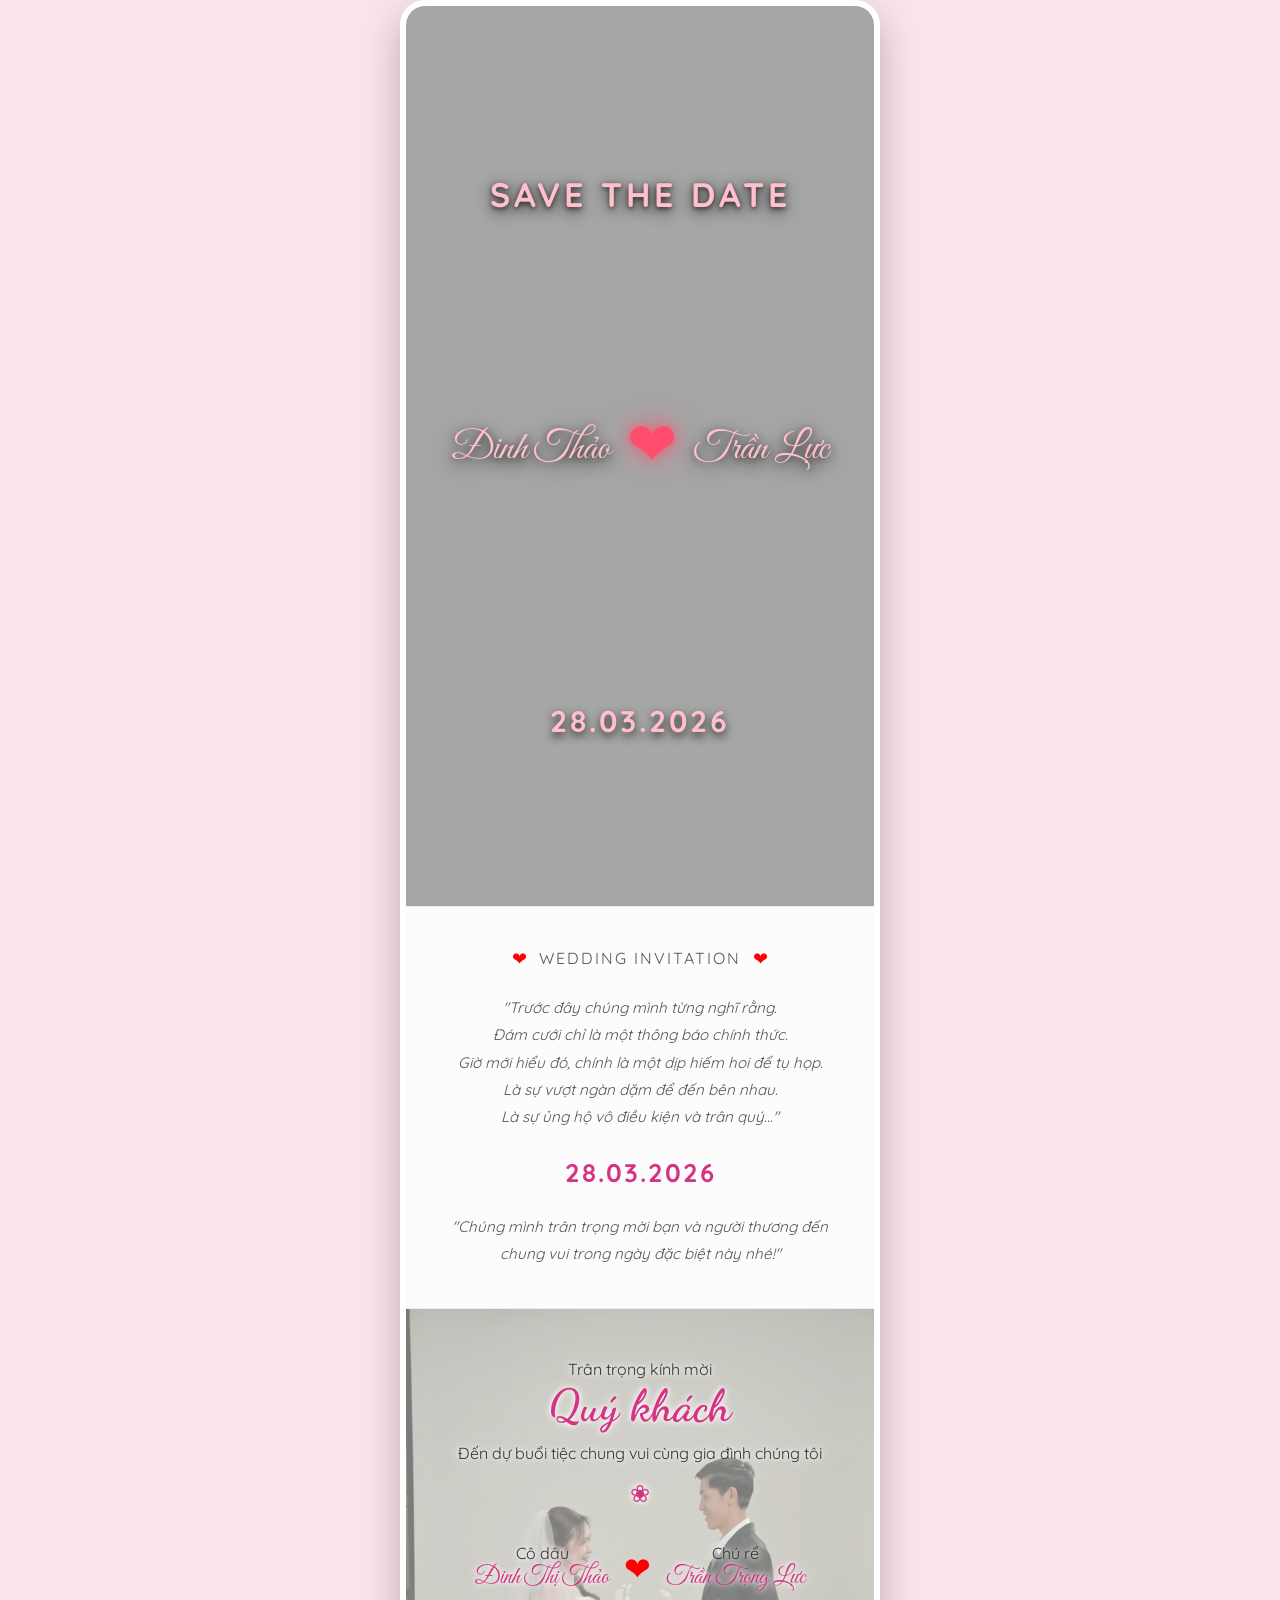
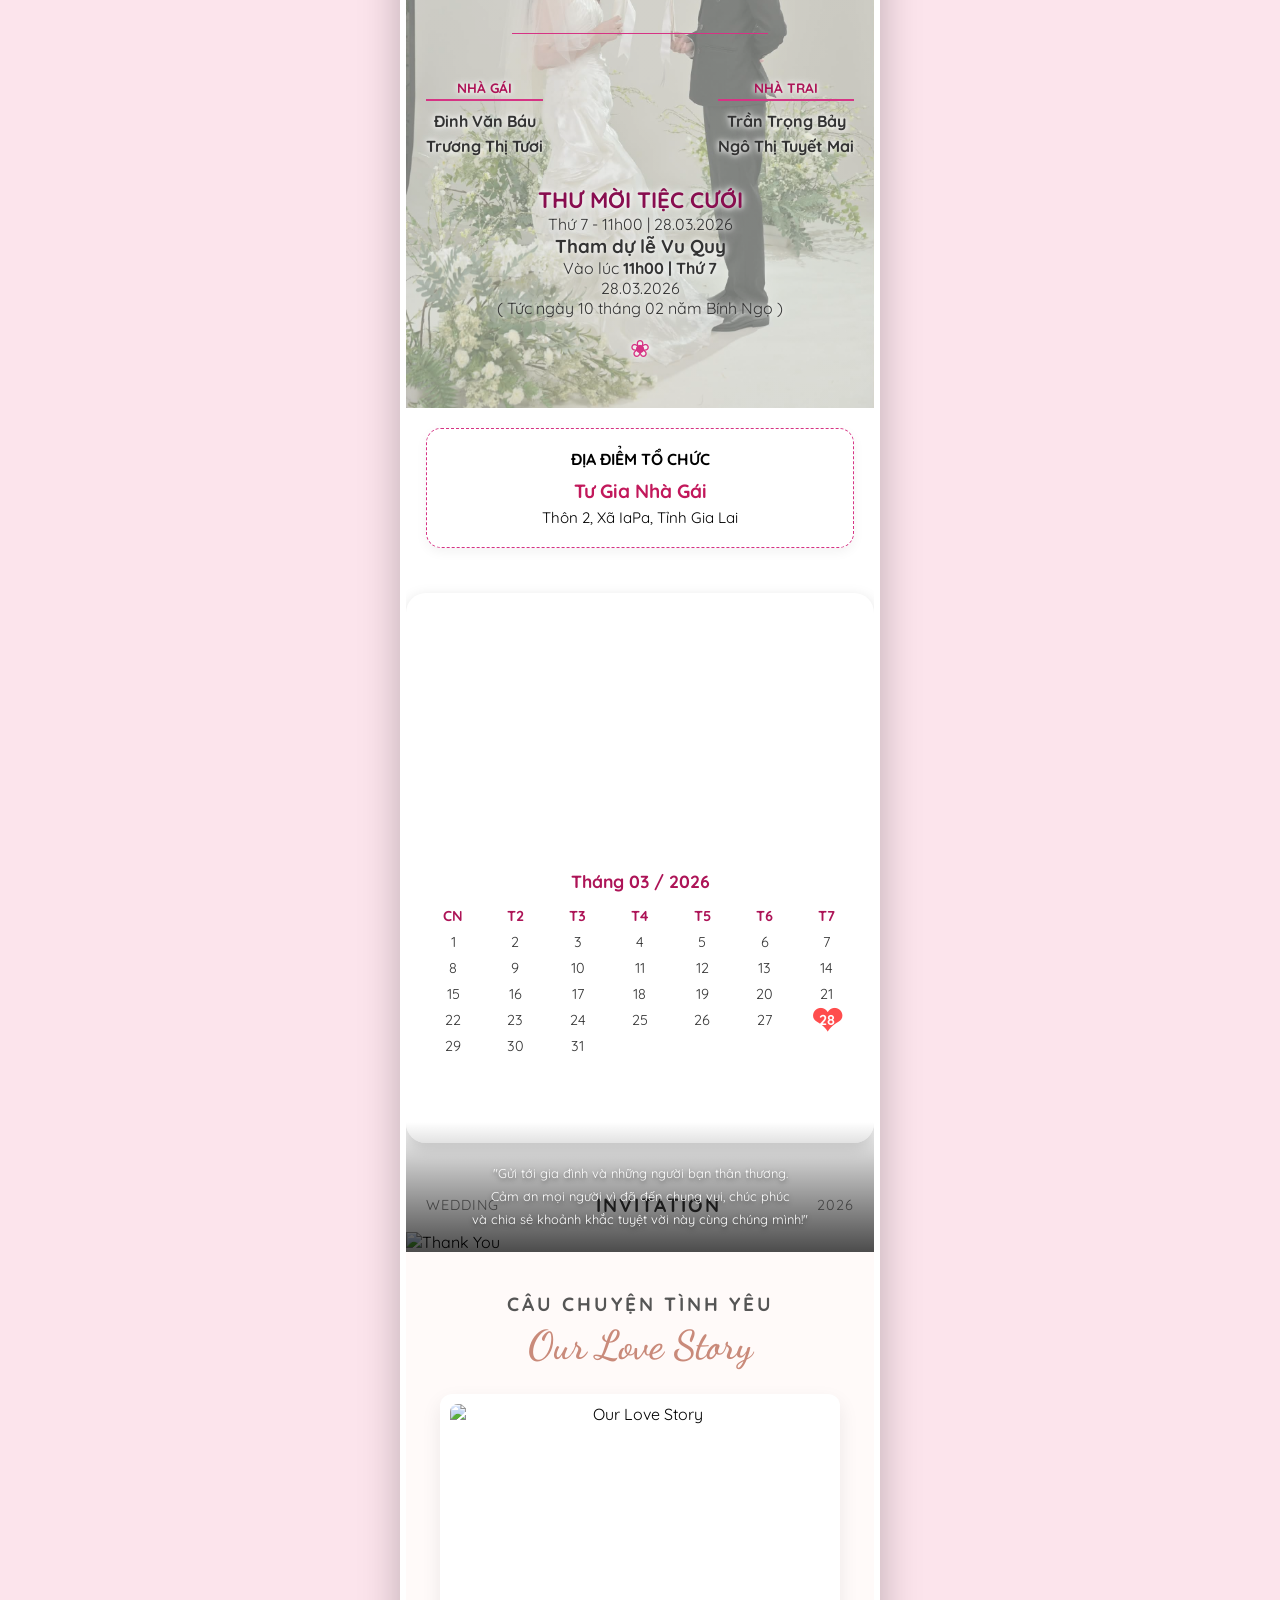
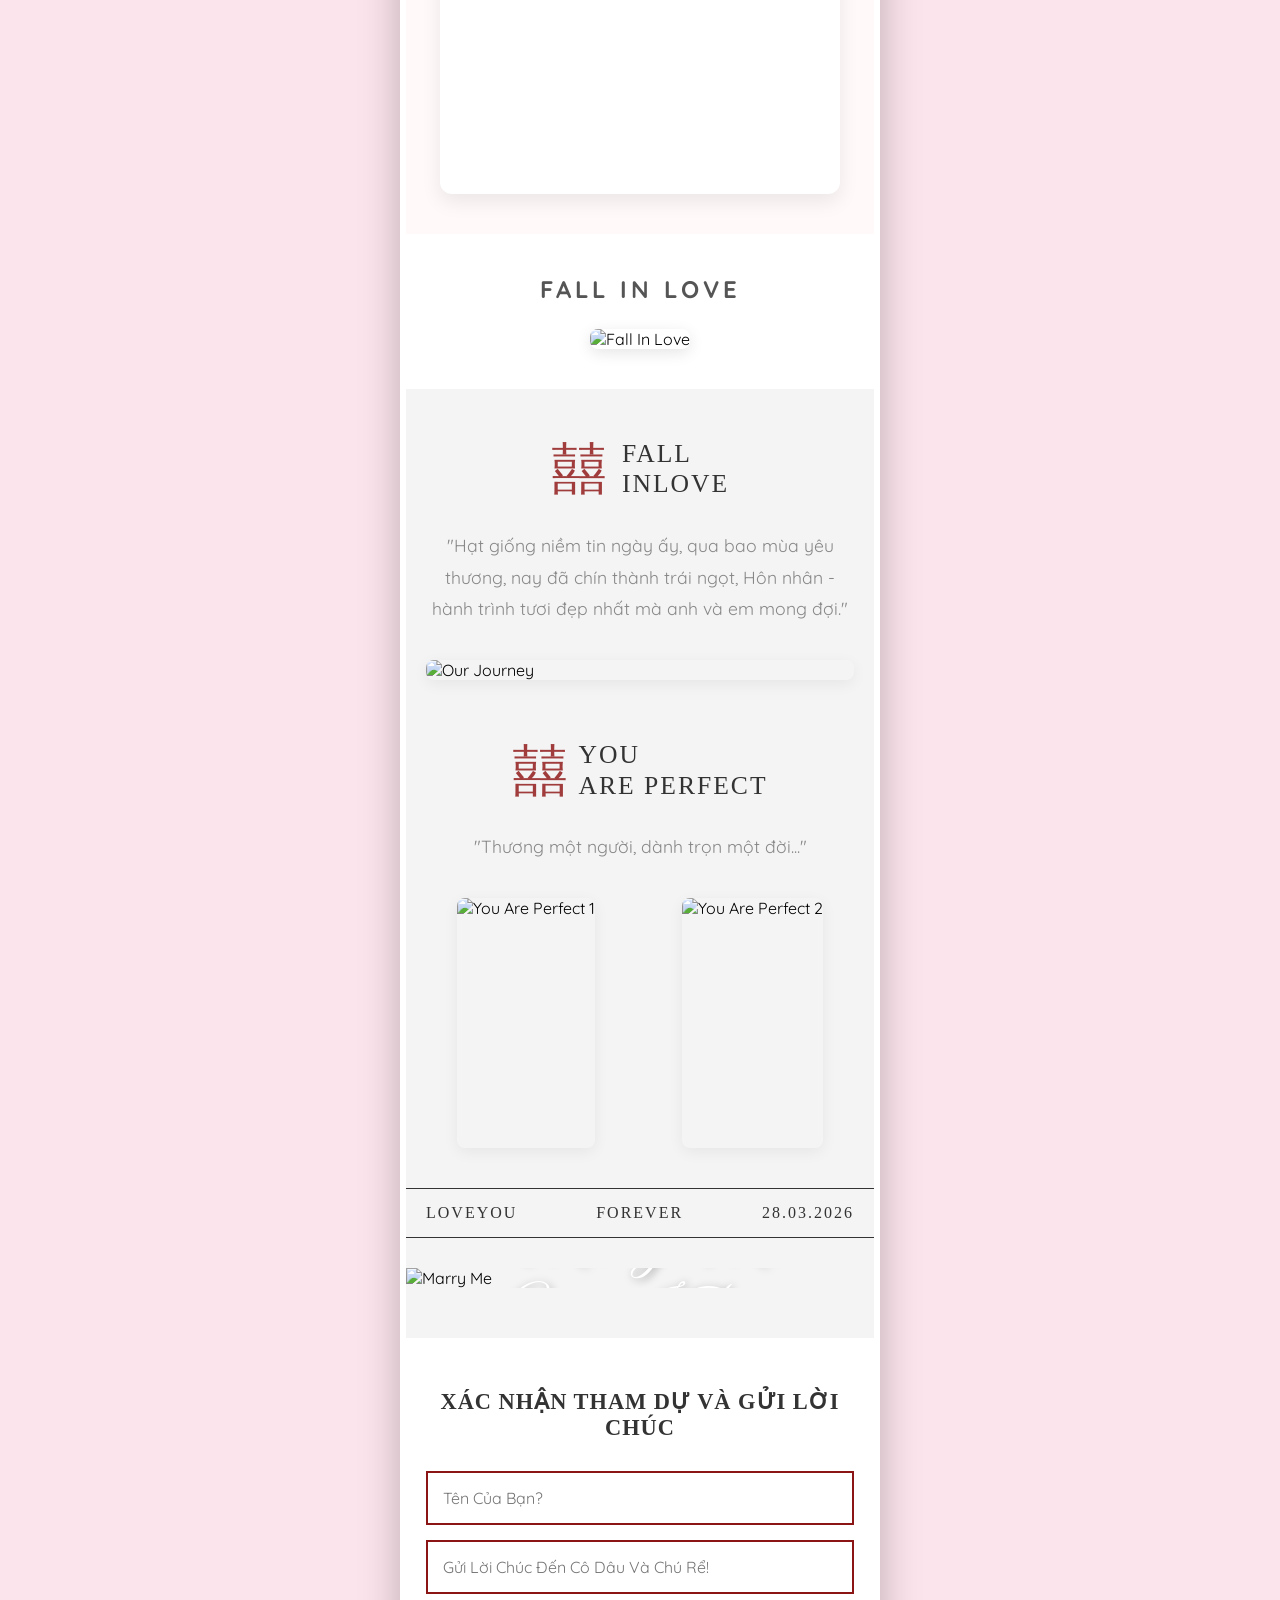
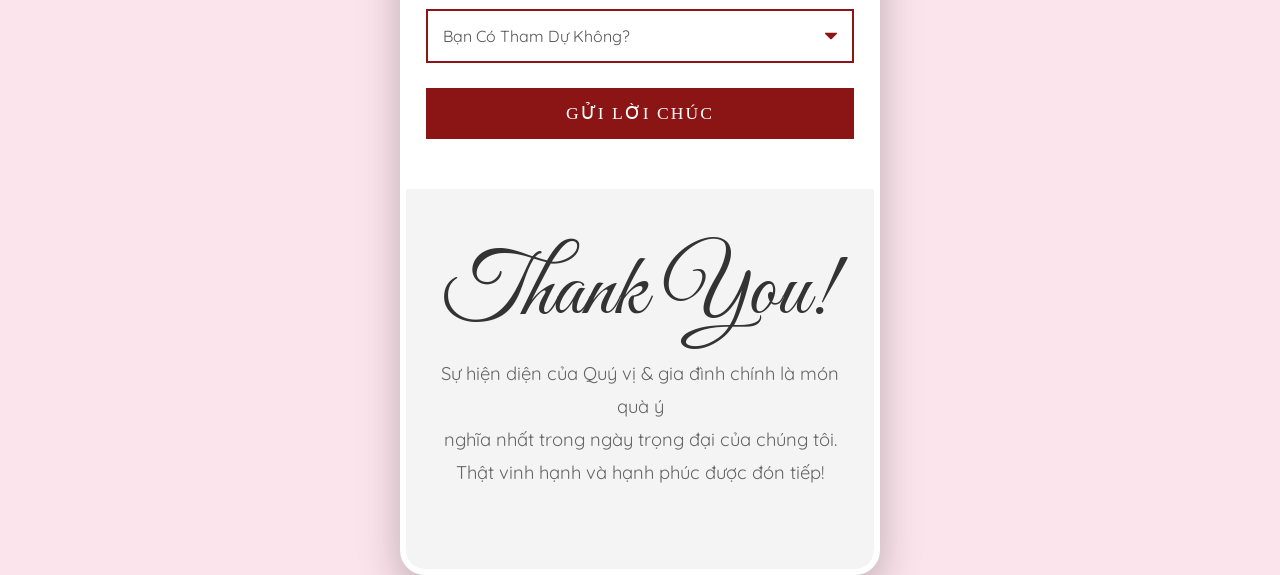
==== index.html @ 3c946b4d "thêm audio" ====
<!doctype html>
<html lang="vi">
  <head>
    <meta charset="UTF-8" />
    <meta name="viewport" content="width=device-width, initial-scale=1.0" />
    <title>Thiệp Cưới Thảo & Lực</title>
    <link rel="stylesheet" href="src/style.css" />
    <link
      href="https://fonts.googleapis.com/css2?family=Dancing+Script:wght@600&family=Quicksand:wght@400;700&family=Great+Vibes&display=swap"
      rel="stylesheet"
    />
  </head>

  <body>
    <div class="wedding-card">
      <div class="part-6-welcome">
        <div class="welcome-overlay">
          <h1 class="welcome-title">SAVE THE DATE</h1>

          <div class="couple-animation">
            <span class="bride-name">Đinh Thảo</span>

            <span class="heart-icon">❤</span>

            <span class="groom-name">Trần Lực</span>
          </div>

          <div class="welcome-date">28.03.2026</div>
        </div>
      </div>

      <div class="part-4-quote">
        <div class="quote-container">
          <div class="invitation-header-inline">
            <span class="heart-inline">❤</span>
            <h3>WEDDING INVITATION</h3>
            <span class="heart-inline">❤</span>
          </div>

          <p class="quote-text">
            "Trước đây chúng mình từng nghĩ rằng.<br />
            Đám cưới chỉ là một thông báo chính thức.<br />
            Giờ mới hiểu đó, chính là một dịp hiếm hoi để tụ họp.<br />
            Là sự vượt ngàn dặm để đến bên nhau.<br />
            Là sự ủng hộ vô điều kiện và trân quý..."
          </p>

          <div class="quote-date">28.03.2026</div>

          <p class="quote-invite">
            "Chúng mình trân trọng mời bạn và người thương đến<br />
            chung vui trong ngày đặc biệt này nhé!"
          </p>
        </div>
      </div>

      <div class="part-1-hero">
        <div class="invite-section">
          <p class="invite-text">Trân trọng kính mời</p>
          <h2 id="guest-name">Quý khách</h2>
          <p>Đến dự buổi tiệc chung vui cùng gia đình chúng tôi</p>
        </div>

        <div class="icon-sep">❀</div>

        <div class="couple-section">
          <div class="person">
            <span>Cô dâu</span>
            <p class="name">Đinh Thị Thảo</p>
          </div>
          <div class="heart">❤</div>
          <div class="person">
            <span>Chú rể</span>
            <p class="name">Trần Trọng Lực</p>
          </div>
        </div>

        <hr class="divider" />

        <div class="family-info">
          <div class="family-side">
            <h3>NHÀ GÁI</h3>
            <p class="parent-name">Đinh Văn Báu</p>
            <p class="parent-name">Trương Thị Tươi</p>
          </div>
          <div class="family-side">
            <h3>NHÀ TRAI</h3>
            <p class="parent-name">Trần Trọng Bảy</p>
            <p class="parent-name">Ngô Thị Tuyết Mai</p>
          </div>
        </div>

        <div class="wedding-title-box">
          <div class="wedding-title">Thư mời tiệc cưới</div>
          <div class="main-date">Thứ 7 - 11h00 | 28.03.2026</div>
        </div>

        <div class="event-details">
          <h3 class="event-title">Tham dự lễ Vu Quy</h3>
          <p class="time">Vào lúc <b>11h00 | Thứ 7</b></p>
          <p class="date-solar">28.03.2026</p>
          <p class="date-lunar">( Tức ngày 10 tháng 02 năm Bính Ngọ )</p>
        </div>
        <div class="icon-sep">❀</div>
      </div>

      <div class="part-3-location">
        <div class="location-box">
          <h4>ĐỊA ĐIỂM TỔ CHỨC</h4>
          <p class="place-name">Tư Gia Nhà Gái</p>
          <p class="address">Thôn 2, Xã IaPa, Tỉnh Gia Lai</p>
        </div>
      </div>

      <div class="part-2-calendar-overlay">
        <div class="calendar-bottom-half">
          <div class="calendar-month">Tháng 03 / 2026</div>
          <div class="calendar-grid">
            <div class="day-name">CN</div>
            <div class="day-name">T2</div>
            <div class="day-name">T3</div>
            <div class="day-name">T4</div>
            <div class="day-name">T5</div>
            <div class="day-name">T6</div>
            <div class="day-name">T7</div>
            <div>1</div>
            <div>2</div>
            <div>3</div>
            <div>4</div>
            <div>5</div>
            <div>6</div>
            <div>7</div>
            <div>8</div>
            <div>9</div>
            <div>10</div>
            <div>11</div>
            <div>12</div>
            <div>13</div>
            <div>14</div>
            <div>15</div>
            <div>16</div>
            <div>17</div>
            <div>18</div>
            <div>19</div>
            <div>20</div>
            <div>21</div>
            <div>22</div>
            <div>23</div>
            <div>24</div>
            <div>25</div>
            <div>26</div>
            <div>27</div>
            <div class="wedding-day">28</div>
            <div>29</div>
            <div>30</div>
            <div>31</div>
          </div>
        </div>
      </div>

      <div class="part-5-thank-you">
        <div class="thank-you-header">
          <span class="side-text">WEDDING</span>
          <span class="center-text">INVITATION</span>
          <span class="side-text">2026</span>
        </div>

        <div class="thank-you-image-container">
          <img
            src="src/image/image-wedding4.jpg"
            alt="Thank You"
            class="thank-you-photo"
          />

          <div class="thank-you-overlay-text">
            <p>
              "Gửi tới gia đình và những người bạn thân thương.<br />
              Cảm ơn mọi người vì đã đến chung vui, chúc phúc<br />
              và chia sẻ khoảnh khắc tuyệt vời này cùng chúng mình!"
            </p>
          </div>
        </div>
      </div>

      <div class="part-7-love-story">
        <div class="love-story-header">
          <h3 class="love-title-vi">CÂU CHUYỆN TÌNH YÊU</h3>
          <h2 class="love-title-en">Our Love Story</h2>
        </div>

        <div class="love-story-image-container">
          <img
            src="src/image/image-wedding1.jpg"
            alt="Our Love Story"
            class="love-story-photo"
          />
        </div>
      </div>

      <div class="part-8-fall-in-love">
        <div class="fall-in-love-header">
          <h2 class="fall-title">FALL IN LOVE</h2>
        </div>

        <div class="fall-in-love-image-container">
          <img
            src="src/image/image-wedding2.jpg"
            alt="Fall In Love"
            class="fall-in-love-photo slide-from-left"
          />
        </div>
      </div>

      <div class="part-9-journey">
        <div class="journey-header">
          <div class="traditional-icon">囍</div>
          
          <div class="journey-title">
            <span>FALL</span>
            <span>INLOVE</span>
          </div>
        </div>

        <div class="journey-quote">
          <p>
            "Hạt giống niềm tin ngày ấy, qua bao mùa yêu thương, nay đã chín thành trái ngọt, Hôn nhân - hành trình tươi đẹp nhất mà anh và em mong đợi."
          </p>
        </div>

        <div class="journey-image-container">
          <img 
            src="src/image/image-wedding3.jpg" 
            alt="Our Journey" 
            class="journey-photo slide-from-right" 
          />
        </div>
      </div>

      <div class="part-10-perfection">
        <div class="perfection-header">
          <div class="traditional-icon">囍</div>

          <div class="perfection-title">
            <span>YOU</span>
            <span>ARE PERFECT</span>
          </div>
        </div>

        <div class="perfection-quote">
          <p>
            "Thương một người, dành trọn một đời..."
          </p>
        </div>

        <div class="perfection-images-container">
          <img
            src="src/image/image-wedding6.jpg"
            alt="You Are Perfect 1"
            class="perfection-photo slide-from-left"
          />
          <img
            src="src/image/image-wedding7.jpg"
            alt="You Are Perfect 2"
            class="perfection-photo slide-from-right"
          />
        </div>
      </div>

      <div class="part-11-marry-me">
        <div class="marry-banner">
          <span>LOVEYOU</span>
          <span>FOREVER</span>
          <span>28.03.2026</span>
        </div>

        <div class="marry-image-wrapper">
          <img 
            src="src/image/image-wedding8.jpg" 
            alt="Marry Me" 
            class="marry-bg-photo" 
          />
          
          <div class="marry-overlay-text">
            <span class="marry-line-1">Marry Me</span>
            <span class="marry-line-2">Yes! I Do!</span>
          </div>
        </div>
      </div>

      <div class="part-12-rsvp">
        <h2 class="rsvp-title">XÁC NHẬN THAM DỰ VÀ GỬI LỜI CHÚC</h2>

        <form id="rsvpForm" class="rsvp-form">
          <div class="form-group">
            <input 
              type="text" 
              id="guestName" 
              name="guestName" 
              placeholder="Tên Của Bạn?" 
              required 
            />
          </div>

          <div class="form-group">
            <input 
              type="text" 
              id="guestMessage" 
              name="guestMessage" 
              placeholder="Gửi Lời Chúc Đến Cô Dâu Và Chú Rể!" 
              required 
            />
          </div>

          <div class="form-group">
            <select id="attendanceStatus" name="attendanceStatus" required>
              <option value="" disabled selected>Bạn Có Tham Dự Không?</option>
              <option value="Yes">Có, tôi sẽ tham dự</option>
              <option value="No">Rất tiếc, tôi không thể đến</option>
            </select>
          </div>

          <button type="submit" class="submit-btn" id="submitBtn">
            GỬI LỜI CHÚC
          </button>
        </form>
        
        <div id="formFeedback" class="form-feedback hidden"></div>
      </div>

      <div class="part-13-final-thanks">
        <h2 class="final-thank-you-title">Thank You!</h2>
        
        <p class="final-thank-you-text">
          Sự hiện diện của Quý vị & gia đình chính là món quà ý<br />
          nghĩa nhất trong ngày trọng đại của chúng tôi.<br />
          Thật vinh hạnh và hạnh phúc được đón tiếp!
        </p>
      </div>
    </div>
    <audio id="weddingMusic" loop autoplay>
      <source src="src/audio/audio_nhac_cuoi.mp3" type="audio/mpeg" />
      Trình duyệt của bạn không hỗ trợ thẻ audio.
    </audio>
    <script src="src/script.js"></script>
  </body>
</html>
---- src/style.css ----
:root {
    --primary-color: #d63384;
    --text-color: #333;
    --overlay-bg: rgba(255, 255, 255, 0.45);
}

* { box-sizing: border-box; margin: 0; padding: 0; }

body {
    background-color: #fce4ec;
    font-family: 'Quicksand', sans-serif;
    display: flex;
    justify-content: center;
    padding: 0px;
    min-height: 100vh;
}

.wedding-card {
    max-width: 480px;
    width: 100%;
    border-radius: 25px;
    overflow: hidden;
    box-shadow: 0 15px 40px rgba(0,0,0,0.25);
    border: 6px double #fff;
    background-color: #fff;
    display: flex;
    flex-direction: column; /* Đảm bảo 3 phần xếp dọc */
}

/* --- PHẦN 1: HERO SECTION (CÓ HÌNH NỀN) --- */
.part-1-hero {
    background-image: linear-gradient(var(--overlay-bg), var(--overlay-bg)), 
                      url('image/hinh-cuoi01.jpg');
    background-size: cover;
    background-position: center;
    padding: 50px 20px 30px; /* Giảm padding bottom để tiếp nối tự nhiên với phần 2 */
    display: flex;
    flex-direction: column;
    align-items: center;
    text-align: center;
}

/* Giới hạn hiệu ứng bóng chữ chỉ trong phần 1 để không làm lem nhem phần 2 & 3 */
.part-1-hero * {
    text-shadow: 0 0 5px #fff, 0 0 10px #fff;
    color: var(--text-color);
}

/* --- PHẦN 2 & 3: BỐ CỤC CHUNG (NỀN TRƠN) --- */
.part-2-calendar, 
.part-3-location {
    background-color: #fff; /* Xóa hình nền, đặt nền trắng */
    padding: 10px 20px 25px;
    display: flex;
    flex-direction: column;
    align-items: center;
    text-align: center;
}

/* --- PART 4: ROMANTIC QUOTE SECTION (CẬP NHẬT) --- */
.part-4-quote {
    background-color: #fcfcfc;
    padding: 40px 20px;
    display: flex;
    flex-direction: column;
    align-items: center;
    text-align: center;
    border-top: 1px solid #f0eaec;
    border-bottom: 1px solid #f0eaec;
}

.quote-container {
    max-width: 90%;
}

/* Kiểu hiển thị ngang cho Header */
.invitation-header-inline {
    display: flex;
    justify-content: center;
    align-items: center;
    gap: 12px; /* Khoảng cách giữa trái tim và chữ */
    margin-bottom: 25px;
}

.invitation-header-inline h3 {
    font-family: 'Quicksand', sans-serif;
    font-weight: 400;
    letter-spacing: 2px;
    font-size: 1rem;
    color: #555; /* Màu chữ xám sẫm */
    margin: 0;
}

/* Định dạng trái tim màu đỏ */
.heart-inline {
    font-size: 1.1rem;
    color: red; /* Màu đỏ tươi theo yêu cầu */
}

/* --- PHẦN TEXT BÊN DƯỚI --- */
.quote-text, .quote-invite {
    font-family: 'Quicksand', sans-serif;
    font-size: 0.95rem;
    line-height: 1.8;
    color: #555;
    font-style: italic;
}

.quote-text {
    margin-bottom: 20px;
}

.quote-date {
    font-family: 'Quicksand', sans-serif;
    font-size: 1.6rem;
    color: var(--primary-color);
    margin: 25px 0;
    letter-spacing: 2px;
    font-weight: 700;
}

/* --- PART 5: THANK YOU IMAGE SECTION --- */
.part-5-thank-you {
    width: 100%;
    background-color: #fff;
    padding-top: 30px; /* Tạo khoảng trống phía trên chữ WEDDING */
    display: flex;
    flex-direction: column;
}

/* Header: WEDDING INVITATION 2026 */
.thank-you-header {
    display: flex;
    justify-content: space-between;
    align-items: center;
    padding: 0 20px;
    margin-bottom: 15px;
    font-family: 'Quicksand', sans-serif;
    color: #333;
}

.thank-you-header .side-text {
    font-size: 0.9rem;
    letter-spacing: 1px;
    color: #777;
}

.thank-you-header .center-text {
    font-size: 1.2rem;
    font-weight: 700;
    letter-spacing: 2px;
}

/* Container chứa ảnh và chữ */
.thank-you-image-container {
    position: relative;
    width: 100%;
    display: flex; /* Xóa khoảng trắng thừa dưới đáy ảnh */
}

.thank-you-photo {
    width: 100%;
    height: auto;
    max-height: 450px;
    object-fit: cover; /* Đảm bảo ảnh không bị méo */
    display: block;
}

/* Chữ Cảm ơn đè lên hình */
.thank-you-overlay-text {
    position: absolute;
    bottom: 0;
    left: 0;
    width: 100%;
    padding: 40px 20px 20px; /* Padding top lớn để tạo độ dốc gradient */
    text-align: center;
    color: #fff; /* Chữ màu trắng */
    font-family: 'Quicksand', sans-serif;
    font-size: 0.8rem;
    line-height: 1.8;
    /* Phủ một lớp bóng đen mờ từ dưới lên để làm nổi bật chữ trắng */
    background: linear-gradient(to top, rgba(0,0,0,0.7) 0%, rgba(0,0,0,0) 100%);
    text-shadow: 0 2px 4px rgba(0,0,0,0.5); /* Thêm viền bóng cho chữ */
}

/* --- PART 2: CALENDAR OVERLAY SECTION --- */
.part-2-calendar-overlay {
    width: 100%;
    height: 550px; /* Cố định chiều cao tổng thể để hiển thị ảnh */
    background-image: url('image/image-calender.jpg');
    background-size: cover;
    background-position: center;
    border-radius: 20px;
    margin: 20px 0;
    overflow: hidden;
    /* Dùng Flexbox để ép khối lịch rớt xuống dưới cùng */
    display: flex;
    flex-direction: column;
    justify-content: flex-end;
    box-shadow: 0 5px 15px rgba(0,0,0,0.15);
}

/* Khối Lịch chiếm 50% không gian phía dưới */
.calendar-bottom-half {
    width: 100%;
    height: 55%; /* Phủ khoảng 55% để có hiệu ứng chuyển màu mượt hơn */
    padding: 30px 20px 20px;
    display: flex;
    flex-direction: column;
    align-items: center;
    /* Lớp phủ chuyển từ trong suốt (trên) xuống trắng tinh (dưới) */
    background: linear-gradient(to bottom, rgba(255, 255, 255, 0) 0%, rgba(255, 255, 255, 0.8) 35%, rgba(255, 255, 255, 1) 100%);
}

.calendar-month {
    font-weight: bold; 
    font-size: 1.1rem; 
    color: #ad1457; 
    margin-bottom: 15px;
    text-shadow: 0 0 5px #fff; /* Chống lóa nhẹ cho viền chữ */
}

.calendar-grid {
    display: grid; 
    grid-template-columns: repeat(7, 1fr); 
    gap: 8px; 
    font-size: 0.9rem; 
    color: var(--text-color);
    width: 100%;
    text-align: center;
}

/* Thiết lập riêng cho trái tim ngày cưới để nó luôn nổi bật trên nền overlay */
.wedding-day {
    color: white !important; 
    font-weight: bold; 
    position: relative; 
    z-index: 1;
}

.wedding-day::before {
    content: "❤"; 
    position: absolute; 
    top: 50%; left: 50%; 
    transform: translate(-50%, -50%); 
    font-size: 2.4rem; 
    color: #ff4d4d; 
    z-index: -1; 
    text-shadow: none;
}

/* ===== PART 6 WELCOME ===== */

.part-6-welcome{
  height:100vh;
  background-image: url('image/imgae-slider1.jpg');
  background-size:cover;
  background-position:center;
  display:flex;
  align-items:center;
  justify-content:center;
  position:relative;
}

/* overlay làm tối ảnh để nổi chữ */

.part-6-welcome::before{
  content:"";
  position:absolute;
  inset:0;
  background:rgba(0,0,0,0.35);
}

.welcome-overlay{
  position:relative;
  z-index:2;
  text-align:center;
  color:pink;
  padding:20px;
}

/* tiêu đề */

.welcome-title{
  font-family:'Quicksand', sans-serif;
  font-size:34px;
  letter-spacing:4px;

  text-shadow:
  0 4px 15px rgba(0,0,0,0.8),
  0 2px 5px rgba(0,0,0,0.6);

  margin-bottom: 200px;
}

/* tên cô dâu chú rể */

.couple-animation{
  font-family:'Great Vibes', cursive;
  font-size:60px;
  display:flex;
  justify-content:center;
  align-items:center;
  gap:20px;

  text-shadow:
  0 5px 20px rgba(0,0,0,0.9),
  0 2px 8px rgba(0,0,0,0.6);
}

/* hiệu ứng chạy từ trái */

.bride-name{
  opacity:0;
  font-size: 2.5rem;
  transform:translateX(-250px);
  animation:slideBride 2s forwards;
}

/* hiệu ứng chạy từ phải */

.groom-name{
  opacity:0;
  font-size: 2.5rem;
  transform:translateX(250px);
  animation:slideGroom 2s forwards;
}

/* trái tim */

.heart-icon{
  font-size:50px;
  color:#ff4d6d;
  opacity:0;

  text-shadow:
  0 0 10px rgba(255,77,109,0.8),
  0 0 25px rgba(255,77,109,0.6);

  animation:
  heartAppear 1.5s forwards 1.5s,
  heartBeat 1.5s infinite 3s;
}

/* ngày cưới */

.welcome-date{
  margin-top:220px;
  font-size:30px;
  font-weight:bold;
  letter-spacing:3px;

  text-shadow:
  0 4px 10px rgba(0,0,0,0.8);
}

/* =========================================
   PART 7: LOVE STORY SECTION
========================================= */
.part-7-love-story {
  display: flex;
  flex-direction: column;
  align-items: center;
  text-align: center;
  padding: 40px 20px;
  background-color: #fffaf9; /* Màu nền pastel nhẹ nhàng, có thể đổi theo theme */
}

.love-story-header {
  margin-bottom: 25px;
}

.love-title-vi {
  font-family: 'Quicksand', sans-serif;
  font-size: 1.2rem;
  font-weight: 700;
  color: #555;
  letter-spacing: 3px;
  margin: 0 0 5px 0;
  text-transform: uppercase;
}

.love-title-en {
  font-family: 'Dancing Script', cursive; /* Hoặc dùng 'Great Vibes' */
  font-size: 2.5rem;
  font-weight: 600;
  color: #c98a7a; /* Màu cam đất/hồng nhạt thanh lịch */
  margin: 0;
}

.love-story-image-container {
  width: 100%;
  max-width: 400px; /* Giới hạn kích thước ảnh trên mobile/desktop */
  border-radius: 12px; /* Bo góc mềm mại */
  padding: 10px;
  background: #ffffff;
  box-shadow: 0 8px 20px rgba(0, 0, 0, 0.08); /* Đổ bóng tạo chiều sâu như khung ảnh thật */
}

.love-story-photo {
  width: 100%;
  height: auto;
  display: block;
  border-radius: 8px; /* Bo góc nhẹ cho ảnh bên trong */
  object-fit: cover;
}
.love-story-photo {
  width: 100%;
  aspect-ratio: 5 / 5; 
  object-fit: cover; 
  object-position: center 20%; 
  display: block;
  border-radius: 8px;
}

/* =========================================
   PART 8: FALL IN LOVE SECTION
========================================= */
.part-8-fall-in-love {
  display: flex;
  flex-direction: column;
  align-items: center;
  text-align: center;
  padding: 40px 20px;
  background-color: #ffffff;
  overflow: hidden; /* Ngăn chặn thanh cuộn ngang khi ảnh bị đẩy ra ngoài màn hình */
}

.fall-title {
  font-family: 'Quicksand', sans-serif;
  font-size: 1.5rem;
  font-weight: 700;
  color: #555;
  letter-spacing: 4px;
  margin-bottom: 25px;
}

.fall-in-love-image-container {
  width: 100%;
  max-width: 400px;
}

.fall-in-love-photo {
  width: 100%;
  height: auto;
  border-radius: 8px;
  box-shadow: 0 4px 15px rgba(0,0,0,0.1);
}

/* --- ANIMATION LOGIC --- */
/* Trạng thái ban đầu: Vị trí lệch sang trái 100px và tàng hình (opacity: 0) */
.slide-from-left {
  opacity: 0;
  transform: translateX(-100px);
  transition: opacity 0.8s ease-out, transform 0.8s ease-out;
  will-change: opacity, transform; /* Báo cho GPU chuẩn bị tài nguyên render */
}

/* Trạng thái khi JS kích hoạt: Trở về vị trí gốc (0) và hiện rõ */
.slide-from-left.is-visible {
  opacity: 1;
  transform: translateX(0);
}

/* =========================================
   PART 9: THE JOURNEY SECTION
========================================= */
.part-9-journey {
  display: flex;
  flex-direction: column;
  align-items: center;
  padding: 50px 20px;
  background-color: #f4f4f4; /* Màu nền xám nhạt làm nổi bật nội dung */
}

/* --- Container chứa Icon và Text --- */
.journey-header {
  display: flex;
  align-items: center;
  justify-content: center;
  gap: 15px; /* Khoảng cách giữa chữ Hỷ và dòng chữ tiếng Anh */
  margin-bottom: 30px;
}

/* --- Styling cho chữ Hỷ Unicode --- */
.traditional-icon {
  font-size: 3.5rem;
  color: #a03c3c; /* Mã màu đỏ bã trầu giống thiết kế gốc */
  line-height: 1;
  font-family: "Times New Roman", serif; /* Đảm bảo hệ điều hành render đúng font cổ điển */
}

/* --- Styling cho chữ FALL INLOVE --- */
.journey-title {
  display: flex;
  flex-direction: column;
  text-align: left;
}

.journey-title span {
  font-family: "Times New Roman", serif; /* Dùng font có chân (Serif) để tạo sự sang trọng */
  font-size: 1.6rem;
  letter-spacing: 2px;
  color: #333;
  line-height: 1.2;
}

/* --- Styling cho đoạn Quote --- */
.journey-quote {
  max-width: 600px;
  text-align: center;
  margin-bottom: 35px;
}

.journey-quote p {
  font-family: 'Quicksand', sans-serif; /* Tái sử dụng font Quicksand đã có sẵn */
  font-size: 1.1rem;
  color: #888;
  line-height: 1.8;
  font-weight: 400;
}

/* --- Styling cho hình ảnh bên dưới --- */
.journey-image-container {
  width: 100%;
  max-width: 600px;
}

.journey-photo {
  width: 100%;
  height: auto;
  border-radius: 8px;
  display: block;
  box-shadow: 0 4px 15px rgba(0, 0, 0, 0.06);
}

/* --- ANIMATION LOGIC --- */
.slide-from-left {
  opacity: 0;
  transform: translateX(-100px); /* Lệch sang trái 100px */
  transition: opacity 0.8s ease-out, transform 0.8s ease-out;
  will-change: opacity, transform;
}

.slide-from-right {
  opacity: 0;
  transform: translateX(100px); /* Lệch sang phải 100px */
  transition: opacity 0.8s ease-out, transform 0.8s ease-out;
  will-change: opacity, transform;
}

/* Class dùng chung để kích hoạt trạng thái hiển thị cho cả 2 hướng */
.slide-from-left.is-visible,
.slide-from-right.is-visible {
  opacity: 1;
  transform: translateX(0); /* Trở về vị trí trung tâm */
}

/* =========================================
   PART 10: PERFECTION SECTION
========================================= */
.part-10-perfection {
  display: flex;
  flex-direction: column;
  align-items: center;
  padding: 10px 10px;
  background-color: #f4f4f4; /* Nền xám nhạt như Part 9 */
}

/* --- Container chứa Icon và Text --- */
.perfection-header {
  display: flex;
  align-items: center;
  justify-content: center;
  gap: 10px; /* Khoảng cách giữa chữ Hỷ và văn bản */
  margin-bottom: 30px;
}

/* TÁI SỬ DỤNG CSS CỦA .traditional-icon TRONG PART 9
   (Chữ 囍 màu đỏ bã trầu #a03c3c)
*/

/* --- Chữ tiếng Anh (Font Serif) --- */
.perfection-title {
  display: flex;
  flex-direction: column;
  text-align: left;
}

.perfection-title span {
  font-family: "Times New Roman", serif; /* Font có chân sang trọng */
  font-size: 1.6rem;
  letter-spacing: 2px;
  color: #333;
  line-height: 1.2;
}

/* --- Đoạn Quote (Font Sans-serif) --- */
.perfection-quote {
  max-width: 600px;
  text-align: center;
  margin-bottom: 35px;
}

.perfection-quote p {
  font-family: 'Quicksand', sans-serif; /* Font Quicksand đã có */
  font-size: 1.1rem;
  color: #888;
  line-height: 1.8;
  font-weight: 400;
}

/* --- Container cho 2 ảnh xếp ngang --- */
.perfection-images-container {
  display: flex;
  justify-content: space-around; /* Phân bổ khoảng cách đều */
  width: 100%;
  max-width: 800px; /* Giới hạn độ rộng container */
  gap: 5px;
}

/* --- Styling cho 2 hình ảnh bên dưới --- */
.perfection-photo {
  height: 250px; /* Cố định chiều cao 200px theo yêu cầu */
  width: auto;
  max-width: 45%; /* Giới hạn độ rộng để tránh tràn trên mobile nhỏ */
  border-radius: 8px;
  display: block;
  box-shadow: 0 4px 15px rgba(0, 0, 0, 0.06);
  object-fit: cover; /* Cắt ảnh để vừa khung hình */
}

/* =========================================
   PART 11: MARRY ME SECTION
========================================= */
.part-11-marry-me {
  width: 100%;
  background-color: #f4f4f4; /* Đồng bộ nền với part 9, 10. Đổi thành #fff nếu muốn nền trắng */
  display: flex;
  flex-direction: column;
  align-items: center;
  padding: 0 0 50px 0;
}

/* --- Top Banner --- */
.marry-banner {
  width: 100%;
  max-width: 600px; /* Căn độ rộng cho vừa với form thiệp */
  display: flex;
  justify-content: space-between;
  align-items: center;
  padding: 15px 20px;
  border-top: 1px solid #333;
  border-bottom: 1px solid #333;
  margin: 30px 0;
  font-family: "Times New Roman", serif;
  font-size: 1rem;
  letter-spacing: 2px;
  color: #333;
}

/* --- Image Wrapper --- */
.marry-image-wrapper {
  position: relative; /* Setup "tọa độ gốc" để chữ bám vào */
  width: 100%;
  max-width: 800px;
  display: flex;
  justify-content: center;
  overflow: hidden;
}

.marry-bg-photo {
  width: 100%;
  height: auto;
  display: block;
}

/* --- Text Overlay (Chữ nằm đè lên ảnh) --- */
.marry-overlay-text {
  position: absolute;
  top: 50%;
  left: 50%;
  transform: translate(-50%, -50%); /* Căn giữa tuyệt đối xác định theo trục X, Y */
  display: flex;
  flex-direction: column;
  align-items: center;
  text-align: center;
  width: 100%;
}

/* Font chữ bay bổng và hiệu ứng đổ bóng */
.marry-line-1,
.marry-line-2 {
  font-family: 'Great Vibes', cursive; /* Bạn có thể đổi sang 'Dancing Script' nếu thích */
  color: #ffffff;
  line-height: 1.2;
  text-shadow: 2px 2px 8px rgba(0, 0, 0, 0.4); /* Bóng đen nhẹ giúp chữ không bị chìm */
}

.marry-line-1 {
  font-size: 4rem;
}

.marry-line-2 {
  font-size: 3.5rem;
}

/* =========================================
   PART 12: RSVP SECTION
========================================= */
.part-12-rsvp {
  display: flex;
  flex-direction: column;
  align-items: center;
  padding: 50px 20px;
  background-color: #ffffff;
}

.rsvp-title {
  font-family: "Times New Roman", serif;
  font-size: 1.4rem;
  color: #333;
  margin-bottom: 30px;
  text-transform: uppercase;
  letter-spacing: 1px;
  text-align: center;
}

.rsvp-form {
  width: 100%;
  max-width: 500px;
  display: flex;
  flex-direction: column;
  gap: 15px; /* Khoảng cách giữa các input */
}

.form-group input,
.form-group select {
  width: 100%;
  padding: 15px;
  font-family: 'Quicksand', sans-serif;
  font-size: 1rem;
  color: #555;
  background-color: transparent;
  border: 2px solid #8b1515; /* Màu đỏ bã trầu */
  outline: none;
  box-sizing: border-box;
}

/* Tùy chỉnh mũi tên của Select dropdown */
.form-group select {
  appearance: none;
  background-image: url("data:image/svg+xml;charset=US-ASCII,%3Csvg%20xmlns%3D%22http%3A%2F%2Fwww.w3.org%2F2000%2Fsvg%22%20width%3D%22292.4%22%20height%3D%22292.4%22%3E%3Cpath%20fill%3D%22%238b1515%22%20d%3D%22M287%2069.4a17.6%2017.6%200%200%200-13-5.4H18.4c-5%200-9.3%201.8-12.9%205.4A17.6%2017.6%200%200%200%200%2082.2c0%205%201.8%209.3%205.4%2012.9l128%20127.9c3.6%203.6%207.8%205.4%2012.8%205.4s9.2-1.8%2012.8-5.4L287%2095c3.5-3.5%205.4-7.8%205.4-12.8%200-5-1.9-9.2-5.5-12.8z%22%2F%3E%3C%2Fsvg%3E");
  background-repeat: no-repeat;
  background-position: right 15px top 50%;
  background-size: 12px auto;
}

.submit-btn {
  background-color: #8b1515;
  color: #fff;
  border: none;
  padding: 15px;
  font-family: "Times New Roman", serif;
  font-size: 1.1rem;
  letter-spacing: 2px;
  cursor: pointer;
  margin-top: 10px;
  transition: background-color 0.3s ease;
}

.submit-btn:hover {
  background-color: #6a0f0f;
}

.form-feedback {
  margin-top: 20px;
  font-family: 'Quicksand', sans-serif;
  color: #28a745; /* Màu xanh success */
  font-weight: bold;
}

.hidden {
  display: none;
}

/* =========================================
   PART 13: FINAL THANK YOU SECTION
========================================= */
.part-13-final-thanks {
  display: flex;
  flex-direction: column;
  align-items: center;
  text-align: center;
  
  /* Padding dưới lớn (80px) để tạo khoảng trống khi cuộn đến cuối trang */
  padding: 60px 20px 80px 20px; 
  background-color: #f4f4f4; /* Đồng bộ nền xám nhạt với các Part trên */
}

/* --- Chữ ký Thank You --- */
.final-thank-you-title {
  font-family: 'Great Vibes', cursive; /* Tái sử dụng font đã load ở Head */
  font-size: 5.5rem; /* Kích thước siêu lớn tạo điểm nhấn */
  color: #333; /* Màu xám đậm/đen giống thiết kế */
  font-weight: 400;
  margin: 0 0 20px 0;
  line-height: 1;
}

/* --- Đoạn văn bản Cảm ơn --- */
.final-thank-you-text {
  font-family: 'Quicksand', sans-serif;
  font-size: 1.15rem;
  color: #666;
  line-height: 1.8;
  max-width: 600px;
}

/* --- Media Queries (Responsive cho Mobile) --- */
@media (max-width: 600px) {
  .part-13-final-thanks {
    padding: 40px 15px 60px 15px;
  }

  .final-thank-you-title {
    font-size: 4.5rem; /* Thu nhỏ chữ trên màn hình điện thoại */
  }

  .final-thank-you-text {
    font-size: 1rem;
  }
}
/* --- Media Queries (Xử lý Responsive cho Mobile) --- */
@media (max-width: 600px) {
  .marry-banner {
    font-size: 0.8rem;
    padding: 10px 15px;
    margin: 20px 0;
  }
  
  .marry-line-1 {
    font-size: 2.8rem;
  }
  
  .marry-line-2 {
    font-size: 2.2rem;
  }
}
/* --- ANIMATION TÁI SỬ DỤNG --- */
/* .slide-from-left, .slide-from-right, và .is-visible 
   ĐÃ ĐƯỢC ĐỊNH NGHĨA TRƯỚC ĐÓ */

/* ===== ANIMATION ===== */

@keyframes slideBride{
  to{
    opacity:1;
    transform:translateX(0);
  }
}

@keyframes slideGroom{
  to{
    opacity:1;
    transform:translateX(0);
  }
}

@keyframes heartAppear{
  to{
    opacity:1;
    transform:scale(1.2);
  }
}

@keyframes heartBeat{
  0%{transform:scale(1);}
  50%{transform:scale(1.2);}
  100%{transform:scale(1);}
}

/* --- STYLES CHI TIẾT CÁC THÀNH PHẦN --- */
#guest-name {
    font-family: 'Dancing Script', cursive;
    font-size: 2.8rem;
    color: var(--primary-color) !important;
    margin-bottom: 10px;
}

.icon-sep { font-size: 1.5rem; margin: 15px 0; color: var(--primary-color) !important; }

.couple-section {
    display: flex; align-items: center; justify-content: center; gap: 15px; margin: 20px 0;
}

.couple-section .name {
    font-family: 'Great Vibes', cursive; font-size: 1.5rem; color: var(--primary-color) !important;
}

.heart { 
    color: red !important; font-size: 2rem; animation: heartBeat 1.2s infinite; text-shadow: none !important;
}

.family-info {
    display: flex; justify-content: space-between; width: 100%; margin: 25px 0;
}

.family-side h3 {
    font-size: 0.85rem; border-bottom: 2px solid var(--primary-color); color: #ad1457 !important; margin-bottom: 10px; padding-bottom: 3px;
}

.parent-name { font-weight: 700; font-size: 1rem; margin: 5px 0; }

.divider {
    border: none; border-top: 1px solid var(--primary-color); width: 60%; margin: 20px auto;
}

.wedding-title {
    font-weight: bold; font-size: 1.4rem; color: #880e4f !important; text-transform: uppercase;
}

/* Cập nhật Calendar & Location Box - Bỏ kính mờ (backdrop-filter) vì nền đã là trắng */
.calendar-section, .location-box {
    width: 100%;
    padding: 20px;
    border-radius: 15px;
    background: #fff;
    box-shadow: 0 4px 12px rgba(0,0,0,0.05); /* Bóng đổ nhẹ hơn cho tinh tế */
}

.calendar-month {
    font-weight: bold; font-size: 1.1rem; color: #ad1457; margin-bottom: 15px;
}

.calendar-grid {
    display: grid; grid-template-columns: repeat(7, 1fr); gap: 8px; font-size: 0.9rem; color: var(--text-color);
}

.day-name { font-weight: bold; color: #ad1457 !important; }

.wedding-day {
    color: white !important; font-weight: bold; position: relative; z-index: 1;
}

.wedding-day::before {
    content: "❤"; position: absolute; top: 50%; left: 50%; transform: translate(-50%, -50%); font-size: 2.4rem; color: #ff4d4d; z-index: -1; text-shadow: none;
}

.location-box { border: 1px dashed var(--primary-color); margin-top: 10px;}
.place-name { font-weight: bold; color: #c2185b !important; font-size: 1.2rem; margin: 10px 0 5px;}
.address { font-size: 0.95rem; }

@keyframes heartBeat {
    0% { transform: scale(1); }
    50% { transform: scale(1.3); }
    100% { transform: scale(1); }
}
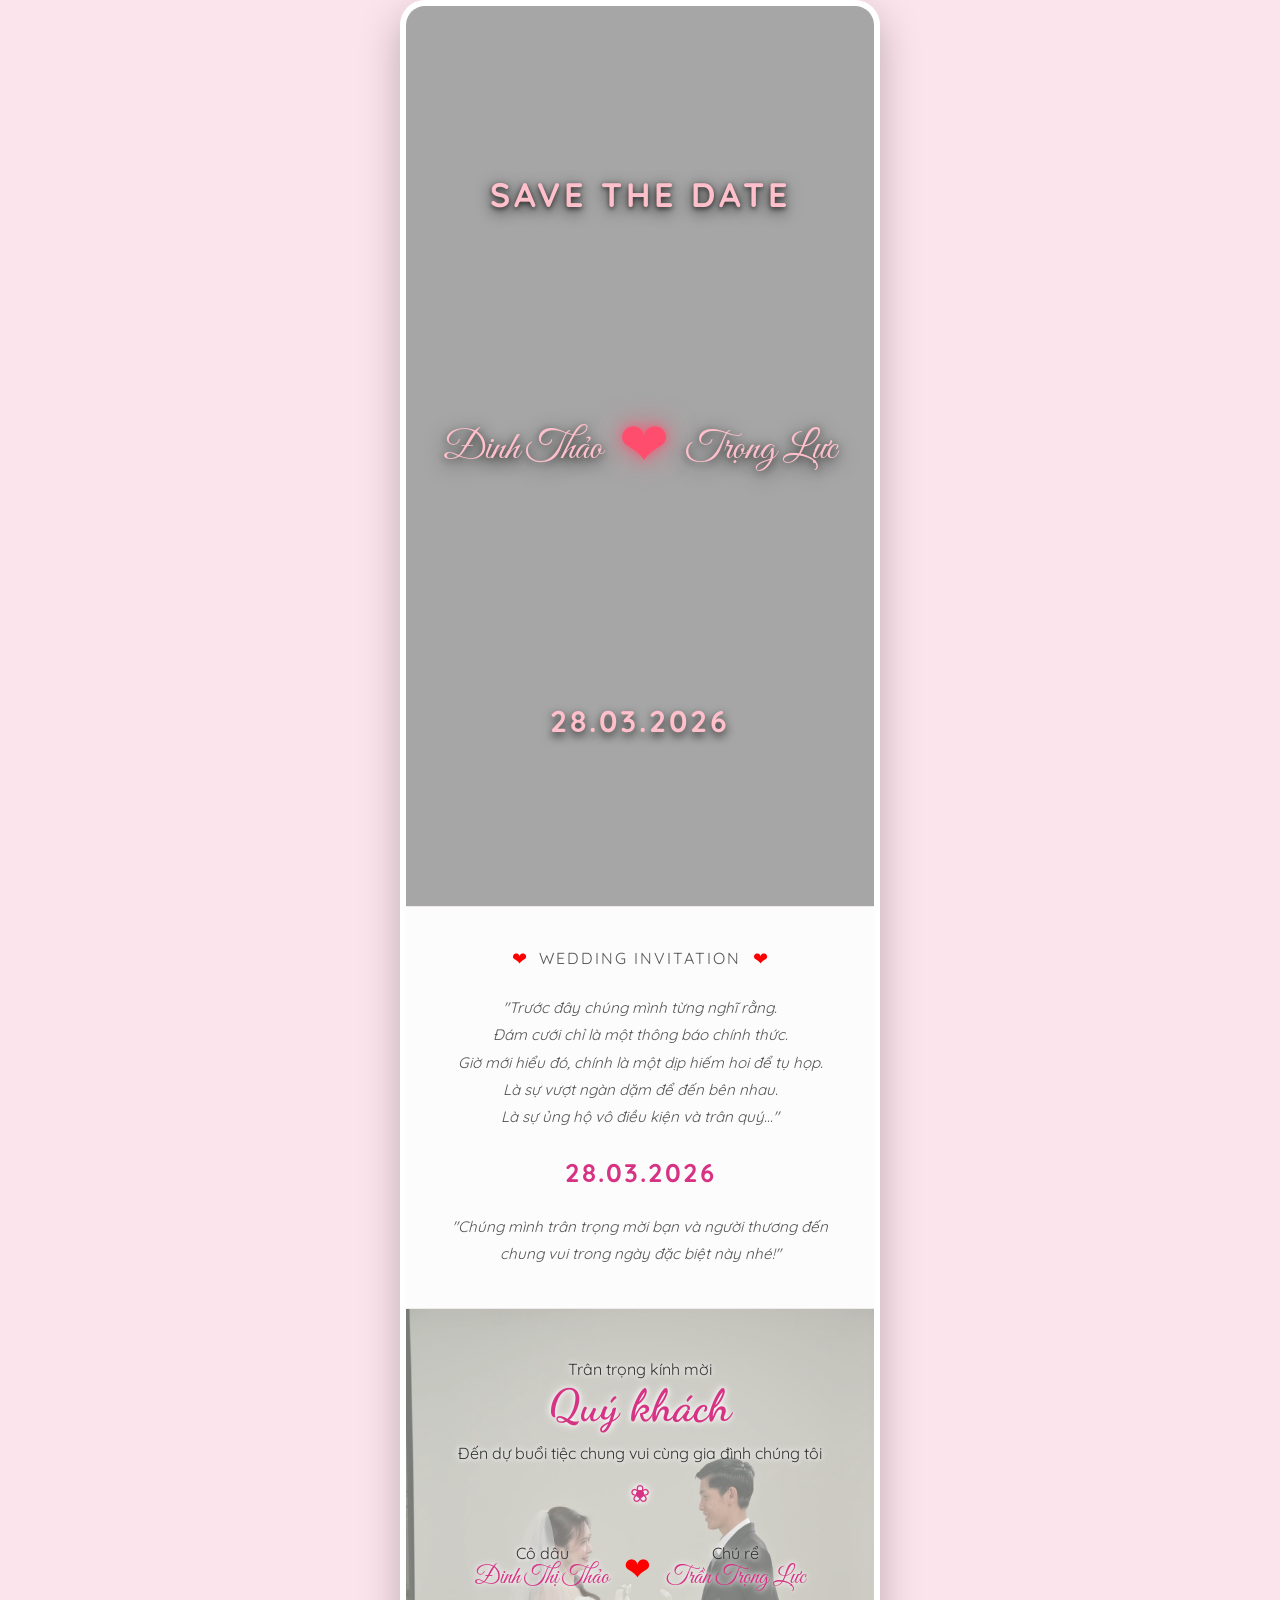
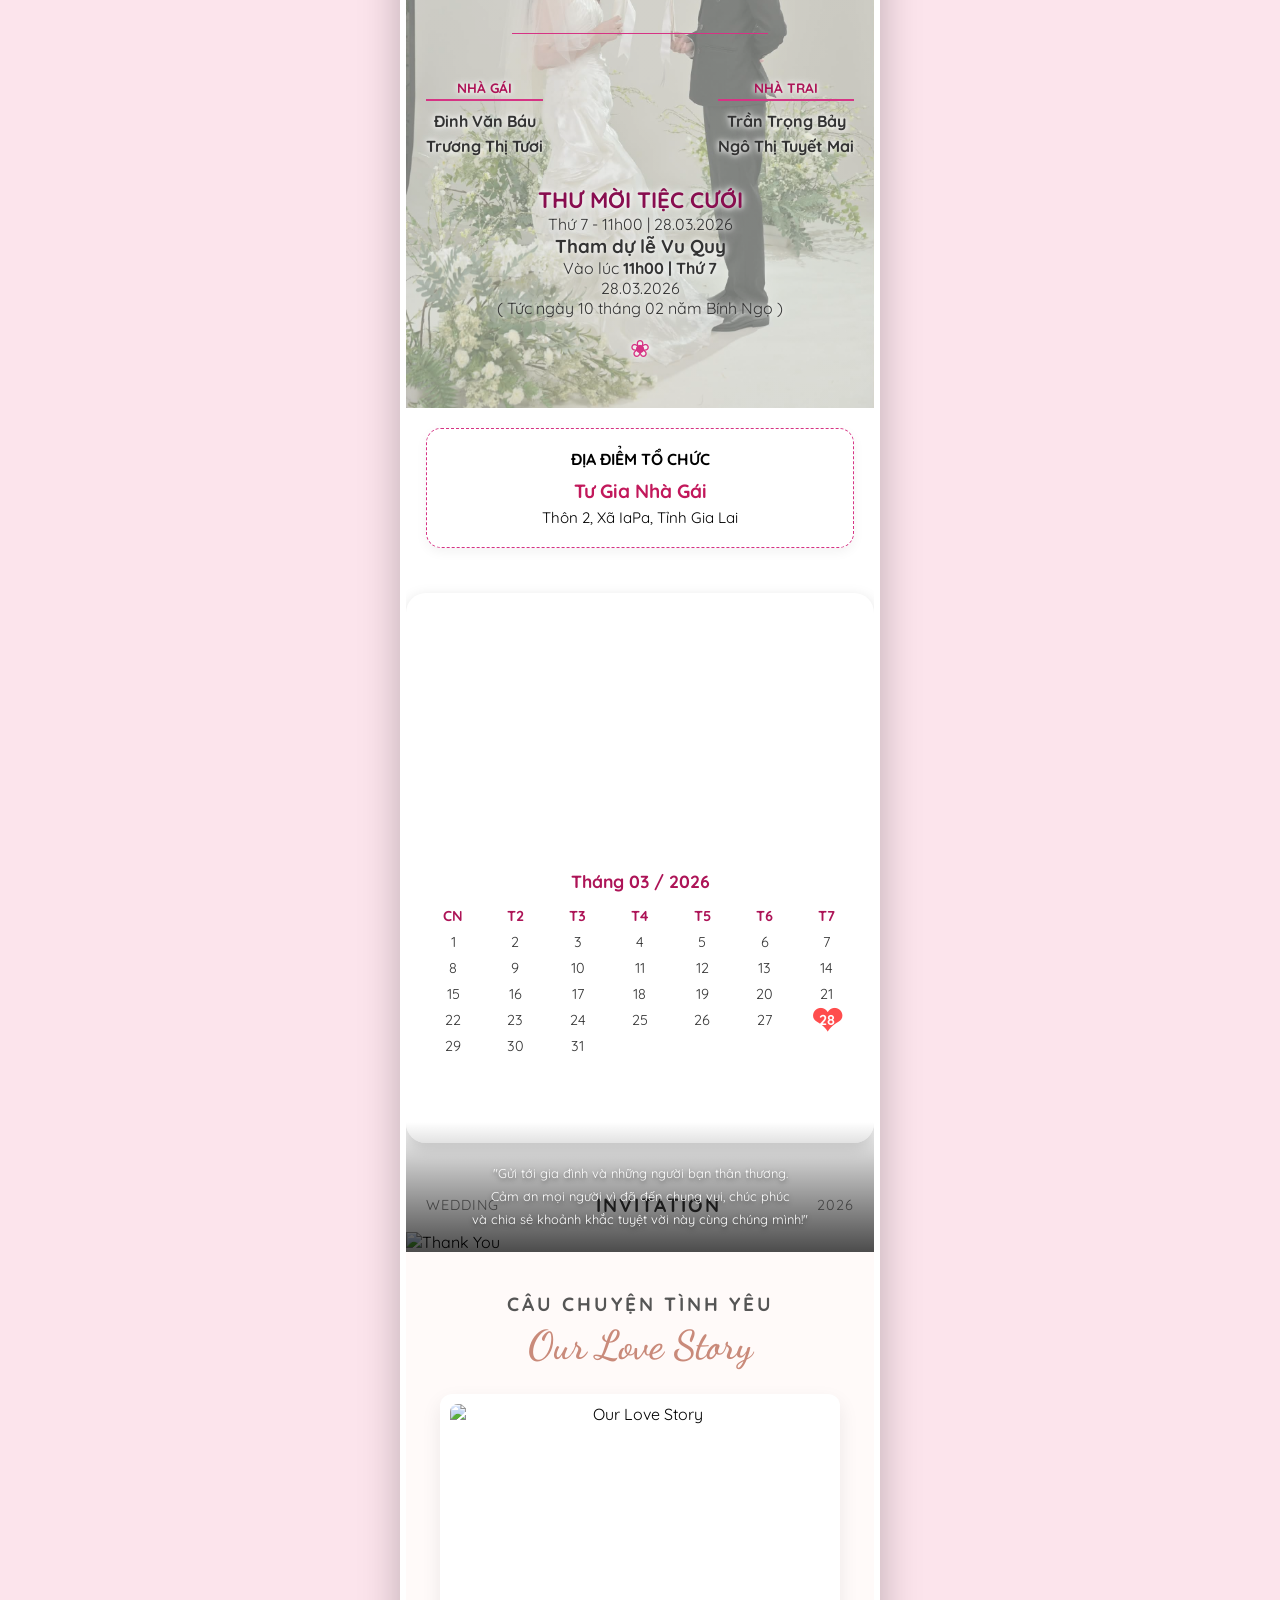
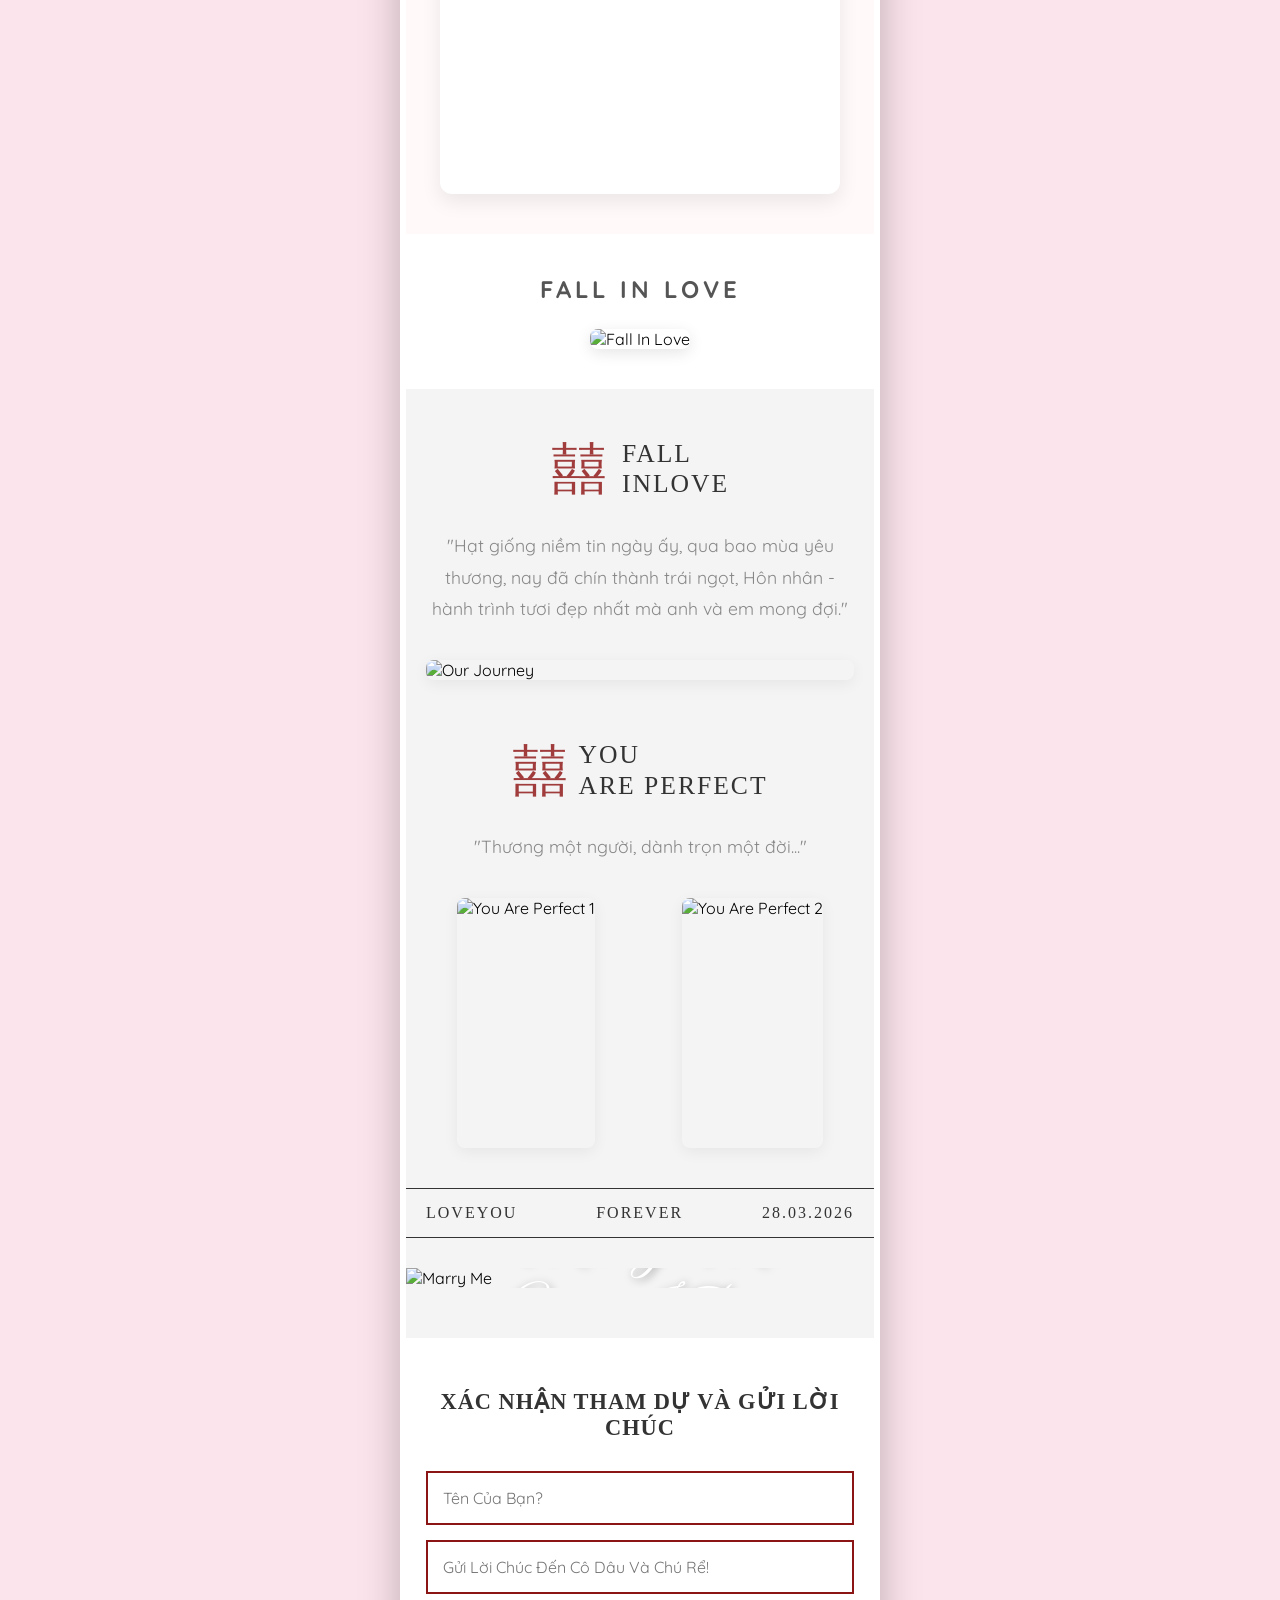
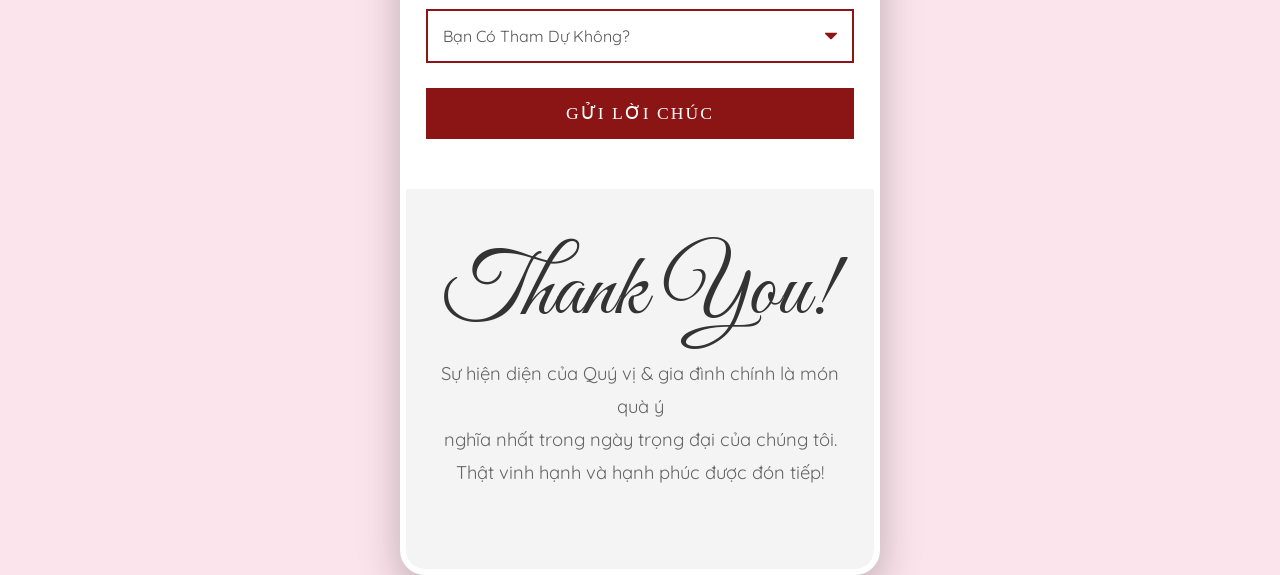
==== commit ef73996f: "clear image and update name male" ====
--- a/index.html
+++ b/index.html
@@ -22,7 +22,7 @@
 
             <span class="heart-icon">❤</span>
 
-            <span class="groom-name">Trần Lực</span>
+            <span class="groom-name">Trọng Lực</span>
           </div>
 
           <div class="welcome-date">28.03.2026</div>
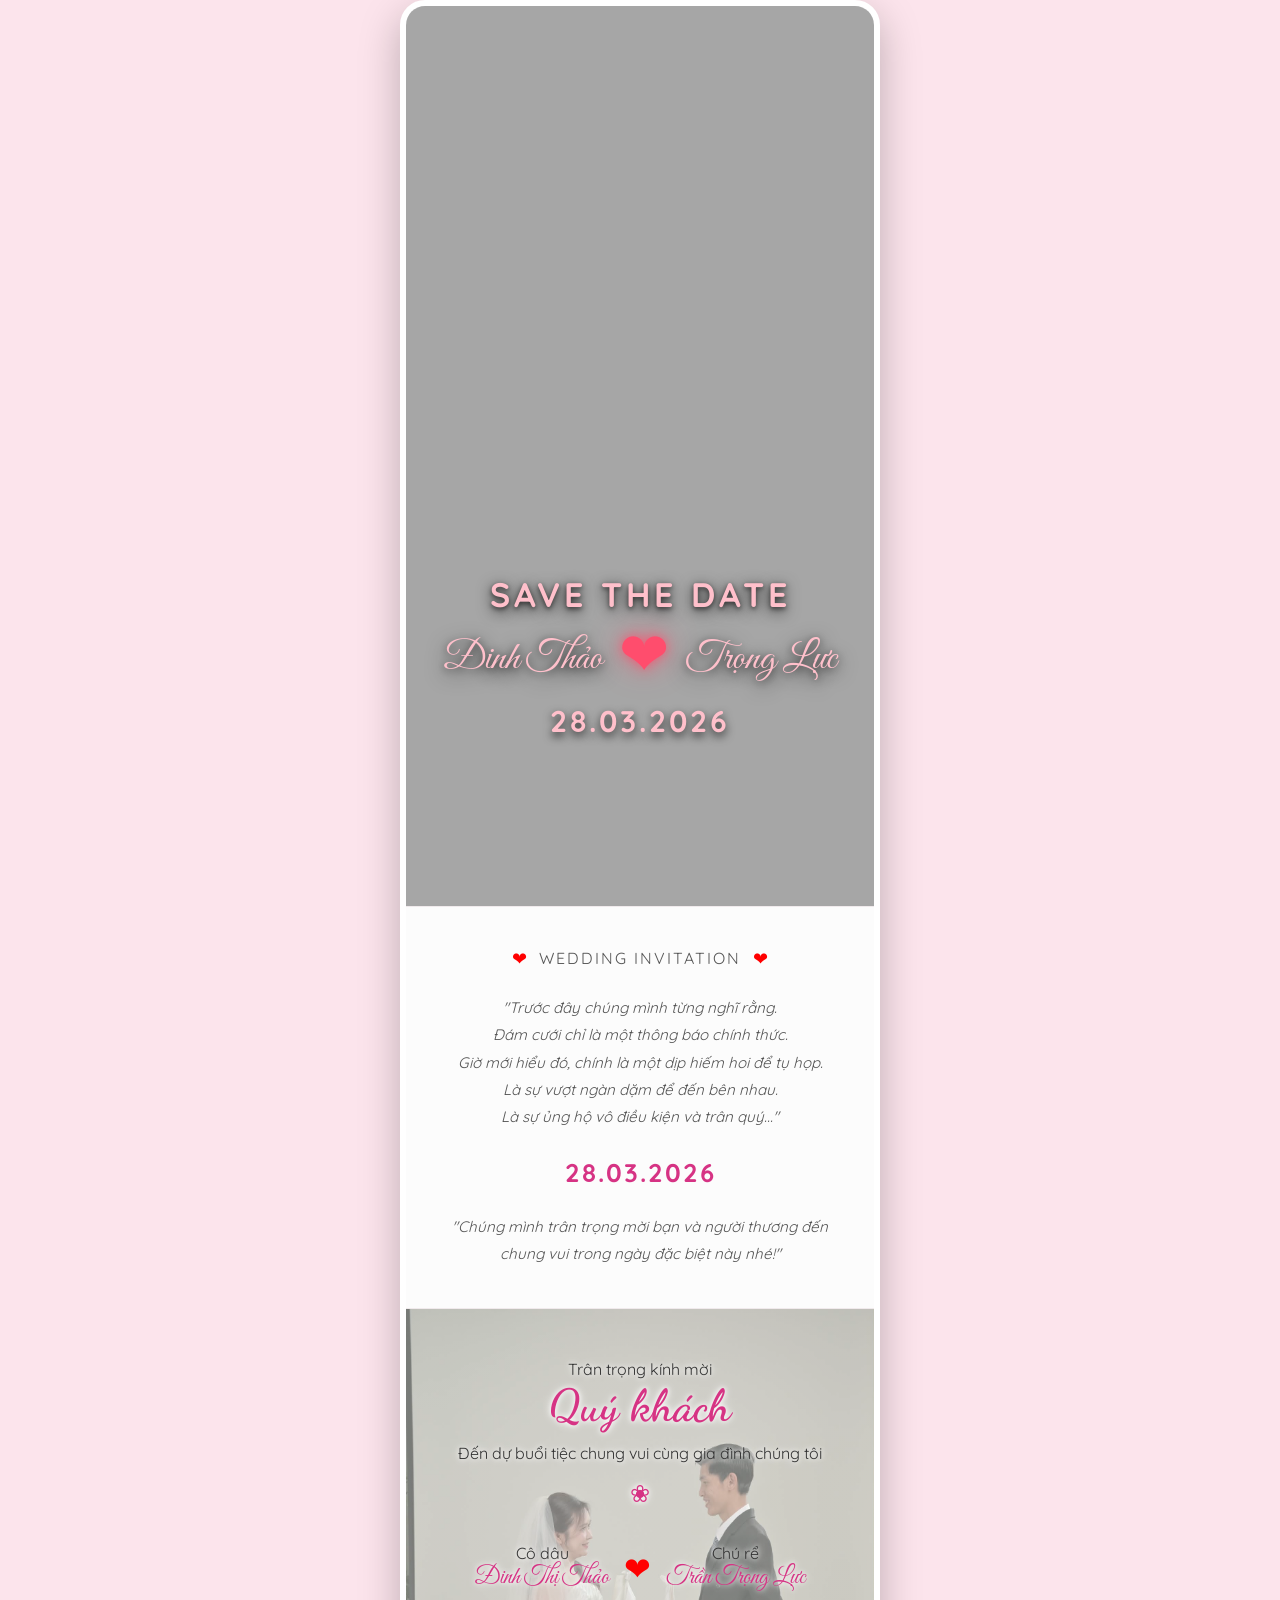
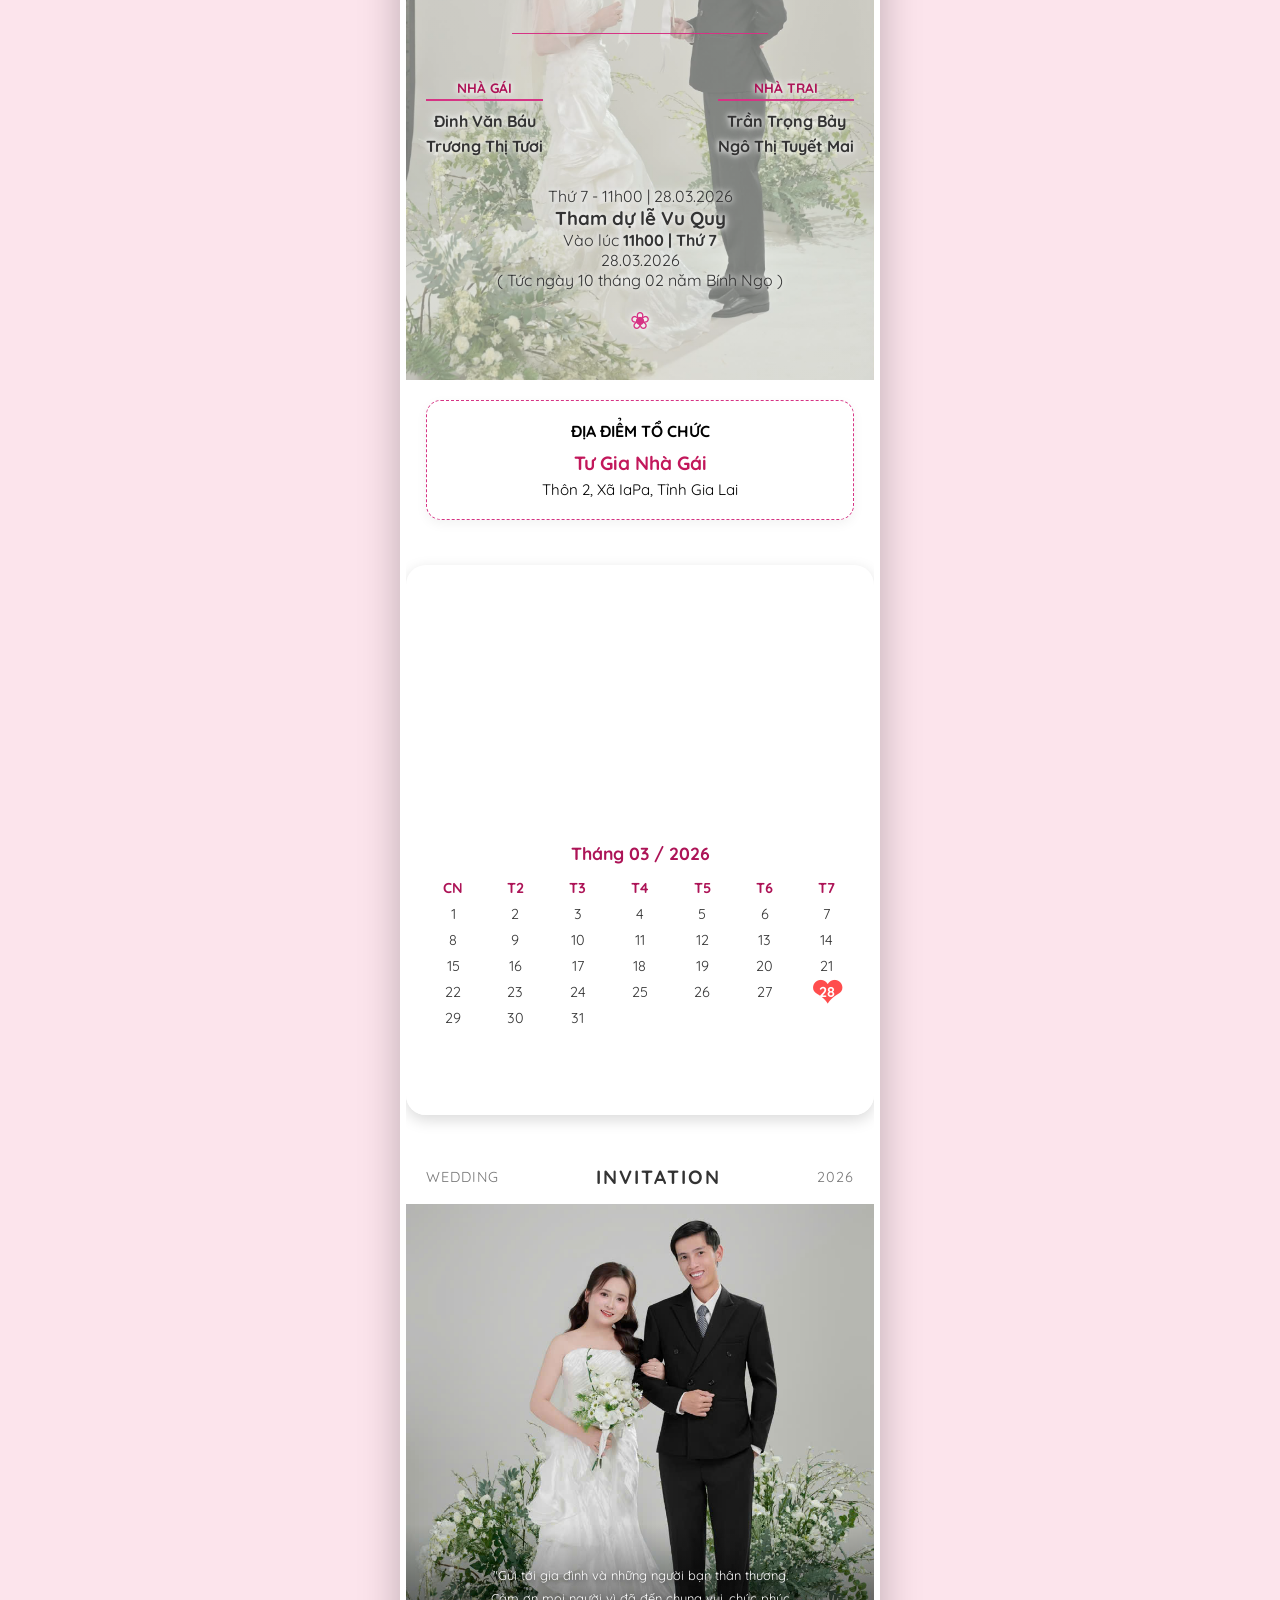
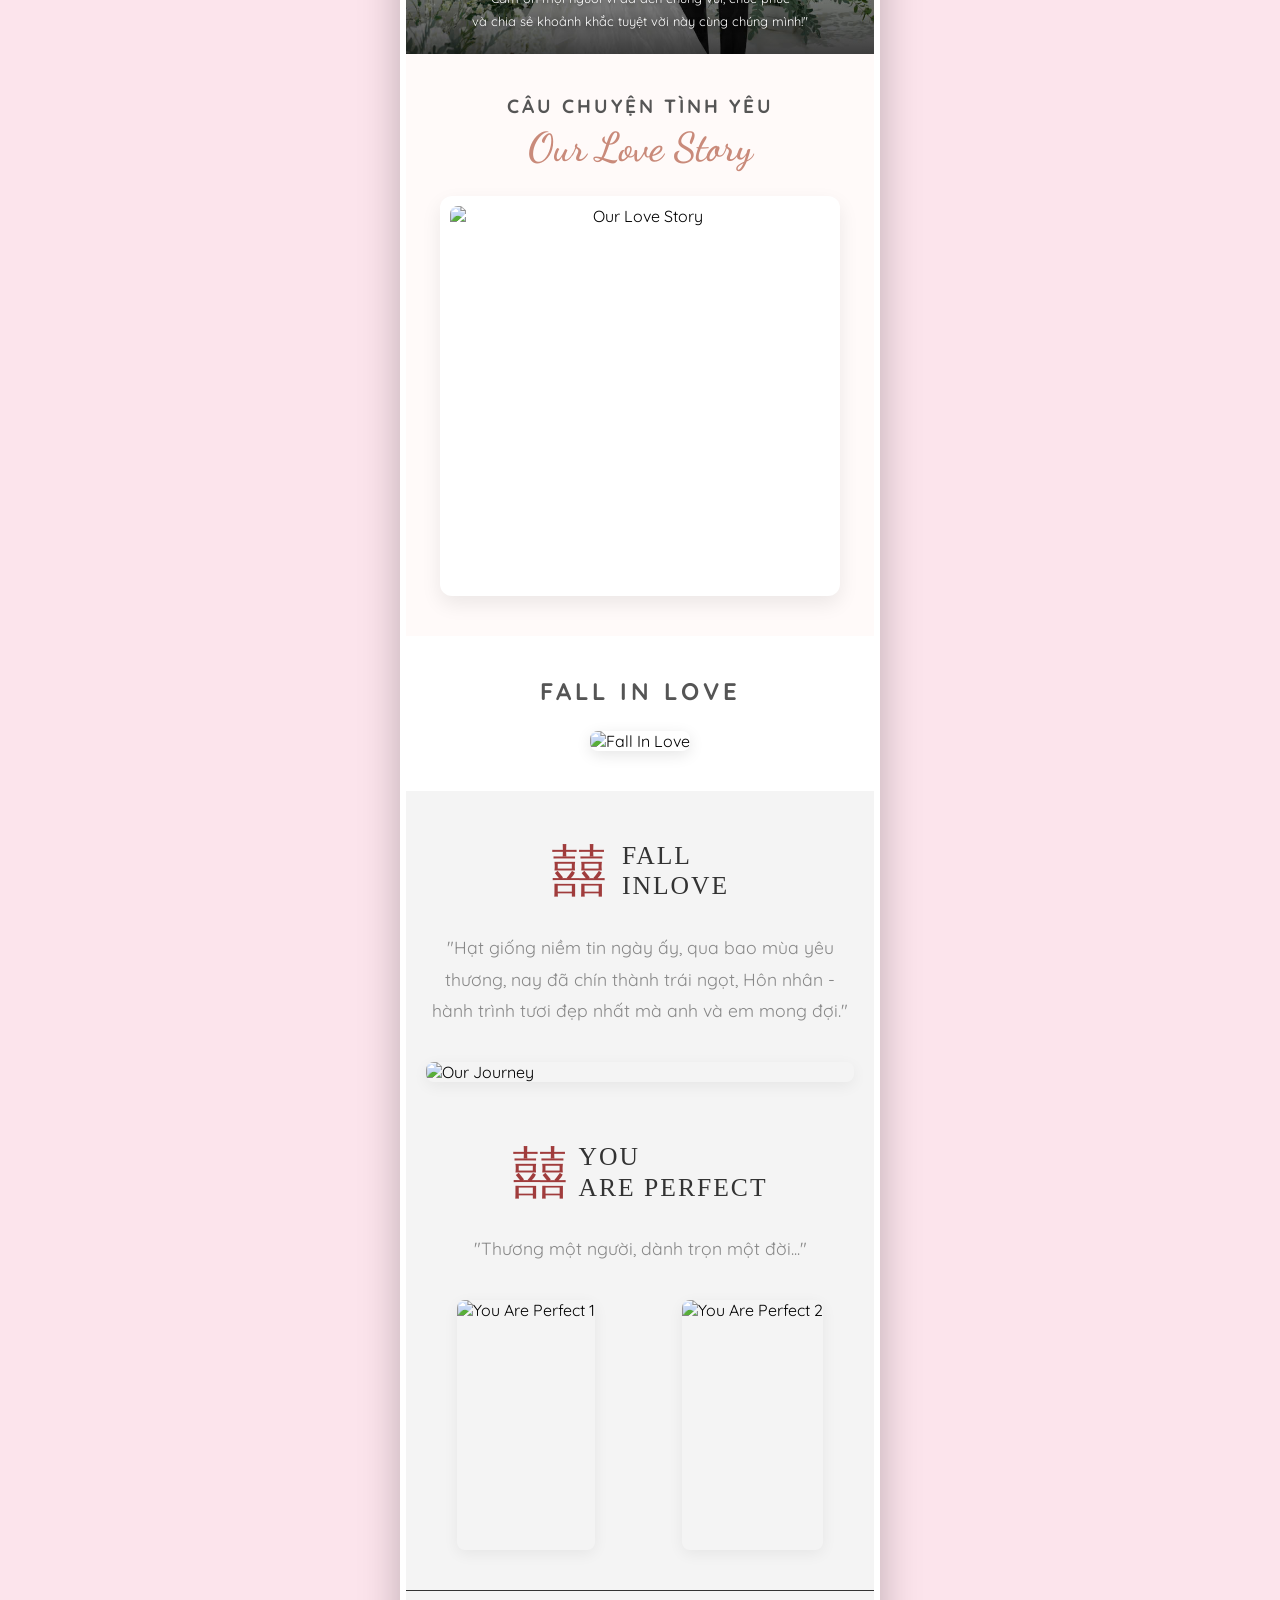
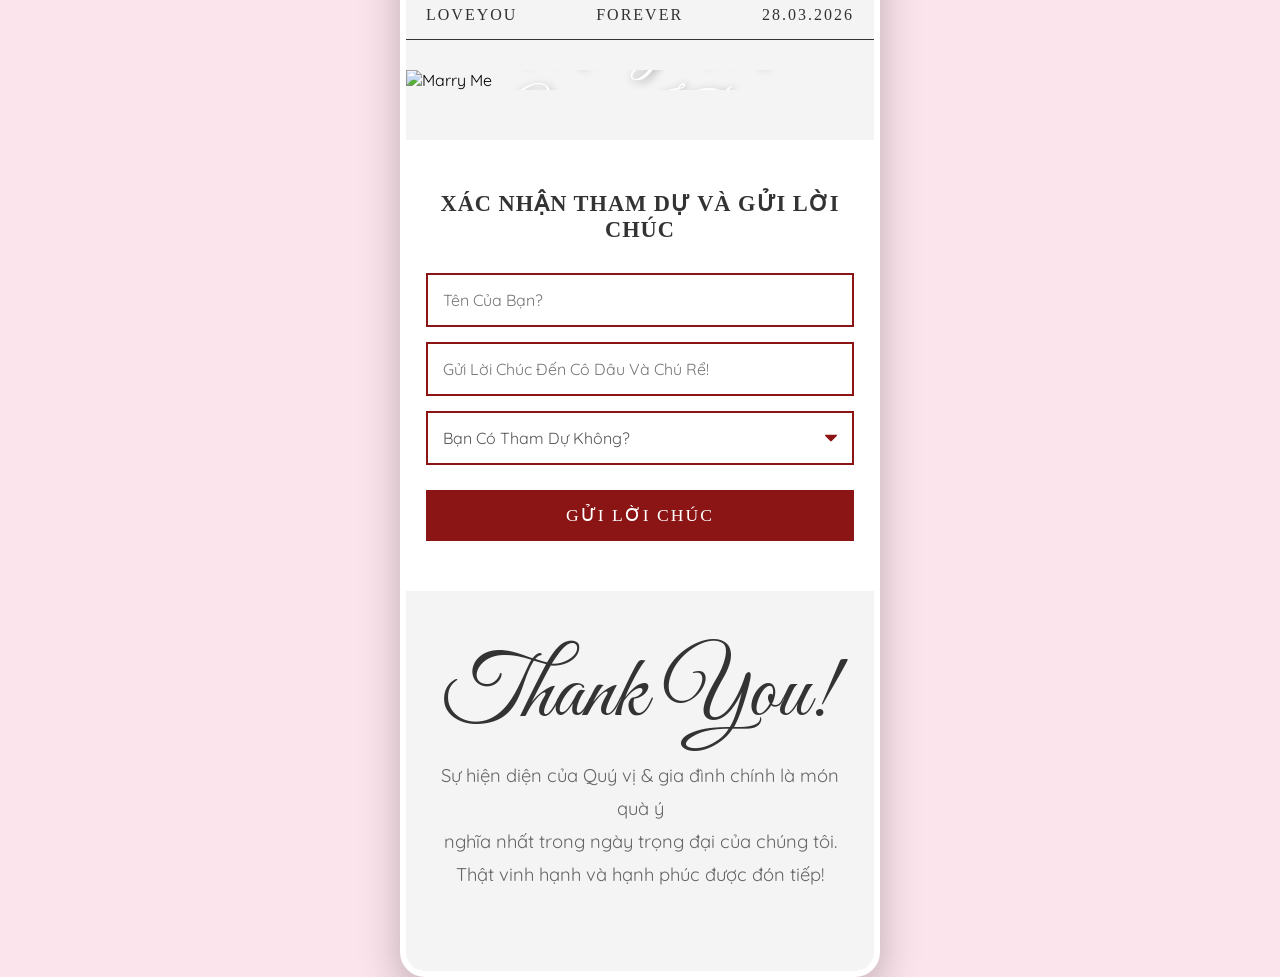
==== commit 3d82a1bb: "-update image, text padding" ====
--- a/index.html
+++ b/index.html
@@ -91,7 +91,7 @@
         </div>
 
         <div class="wedding-title-box">
-          <div class="wedding-title">Thư mời tiệc cưới</div>
+          <div class="wedding-title"></div>
           <div class="main-date">Thứ 7 - 11h00 | 28.03.2026</div>
         </div>
 
@@ -167,7 +167,7 @@
 
         <div class="thank-you-image-container">
           <img
-            src="src/image/image-wedding4.jpg"
+            src="src/image/image-invation.jpg"
             alt="Thank You"
             class="thank-you-photo"
           />
@@ -214,7 +214,7 @@
       <div class="part-9-journey">
         <div class="journey-header">
           <div class="traditional-icon">囍</div>
-          
+
           <div class="journey-title">
             <span>FALL</span>
             <span>INLOVE</span>
@@ -223,15 +223,17 @@
 
         <div class="journey-quote">
           <p>
-            "Hạt giống niềm tin ngày ấy, qua bao mùa yêu thương, nay đã chín thành trái ngọt, Hôn nhân - hành trình tươi đẹp nhất mà anh và em mong đợi."
+            "Hạt giống niềm tin ngày ấy, qua bao mùa yêu thương, nay đã chín
+            thành trái ngọt, Hôn nhân - hành trình tươi đẹp nhất mà anh và em
+            mong đợi."
           </p>
         </div>
 
         <div class="journey-image-container">
-          <img 
-            src="src/image/image-wedding3.jpg" 
-            alt="Our Journey" 
-            class="journey-photo slide-from-right" 
+          <img
+            src="src/image/image-wedding3.jpg"
+            alt="Our Journey"
+            class="journey-photo slide-from-right"
           />
         </div>
       </div>
@@ -247,9 +249,7 @@
         </div>
 
         <div class="perfection-quote">
-          <p>
-            "Thương một người, dành trọn một đời..."
-          </p>
+          <p>"Thương một người, dành trọn một đời..."</p>
         </div>
 
         <div class="perfection-images-container">
@@ -274,12 +274,12 @@
         </div>
 
         <div class="marry-image-wrapper">
-          <img 
-            src="src/image/image-wedding8.jpg" 
-            alt="Marry Me" 
-            class="marry-bg-photo" 
-          />
-          
+          <img
+            src="src/image/image-wedding8.jpg"
+            alt="Marry Me"
+            class="marry-bg-photo"
+          />
+
           <div class="marry-overlay-text">
             <span class="marry-line-1">Marry Me</span>
             <span class="marry-line-2">Yes! I Do!</span>
@@ -292,22 +292,22 @@
 
         <form id="rsvpForm" class="rsvp-form">
           <div class="form-group">
-            <input 
-              type="text" 
-              id="guestName" 
-              name="guestName" 
-              placeholder="Tên Của Bạn?" 
-              required 
+            <input
+              type="text"
+              id="guestName"
+              name="guestName"
+              placeholder="Tên Của Bạn?"
+              required
             />
           </div>
 
           <div class="form-group">
-            <input 
-              type="text" 
-              id="guestMessage" 
-              name="guestMessage" 
-              placeholder="Gửi Lời Chúc Đến Cô Dâu Và Chú Rể!" 
-              required 
+            <input
+              type="text"
+              id="guestMessage"
+              name="guestMessage"
+              placeholder="Gửi Lời Chúc Đến Cô Dâu Và Chú Rể!"
+              required
             />
           </div>
 
@@ -323,13 +323,13 @@
             GỬI LỜI CHÚC
           </button>
         </form>
-        
+
         <div id="formFeedback" class="form-feedback hidden"></div>
       </div>
 
       <div class="part-13-final-thanks">
         <h2 class="final-thank-you-title">Thank You!</h2>
-        
+
         <p class="final-thank-you-text">
           Sự hiện diện của Quý vị & gia đình chính là món quà ý<br />
           nghĩa nhất trong ngày trọng đại của chúng tôi.<br />
@@ -337,10 +337,7 @@
         </p>
       </div>
     </div>
-    <audio id="weddingMusic" loop autoplay>
-      <source src="src/audio/audio_nhac_cuoi.mp3" type="audio/mpeg" />
-      Trình duyệt của bạn không hỗ trợ thẻ audio.
-    </audio>
+
     <script src="src/script.js"></script>
   </body>
 </html>
--- a/src/style.css
+++ b/src/style.css
@@ -277,6 +277,7 @@
   text-align:center;
   color:pink;
   padding:20px;
+  margin-top: 400px;
 }
 
 /* tiêu đề */
@@ -290,7 +291,7 @@
   0 4px 15px rgba(0,0,0,0.8),
   0 2px 5px rgba(0,0,0,0.6);
 
-  margin-bottom: 200px;
+  margin-bottom: 10px;
 }
 
 /* tên cô dâu chú rể */
@@ -345,7 +346,7 @@
 /* ngày cưới */
 
 .welcome-date{
-  margin-top:220px;
+  margin-top:10px;
   font-size:30px;
   font-weight:bold;
   letter-spacing:3px;
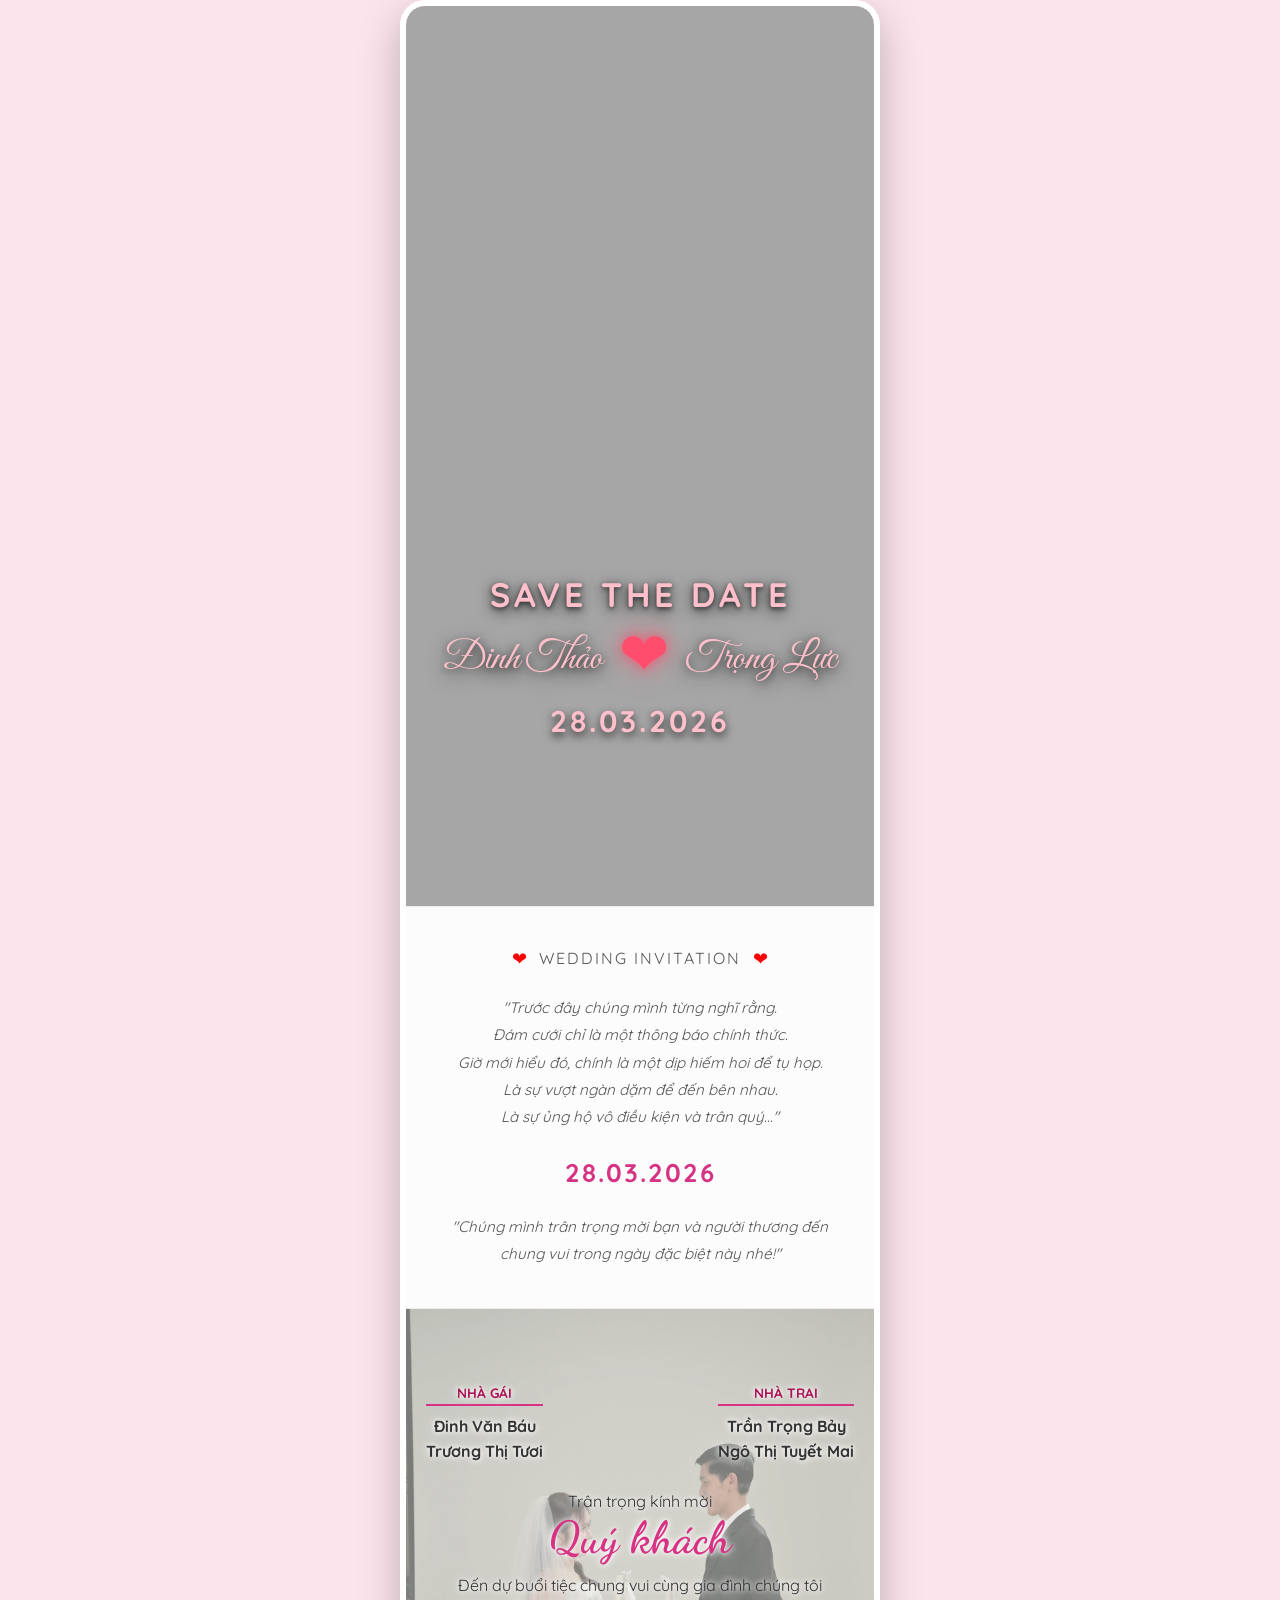
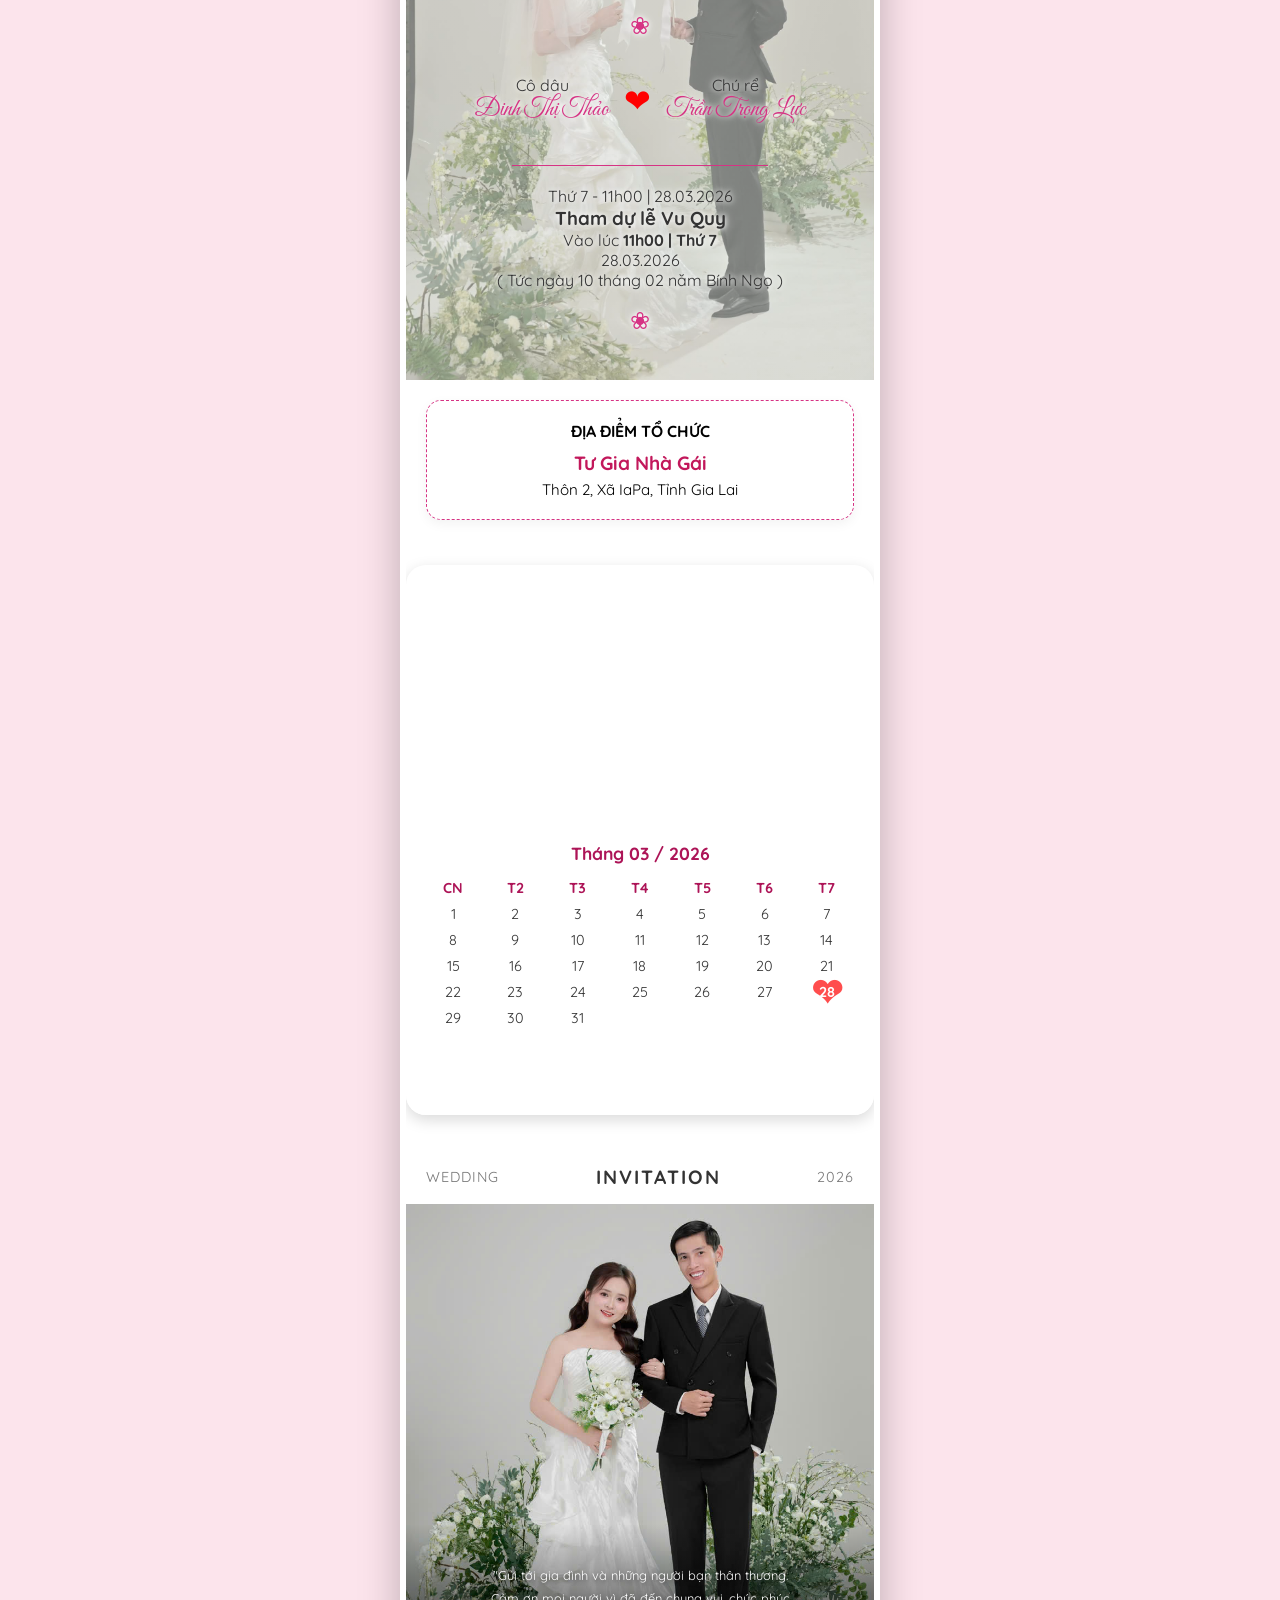
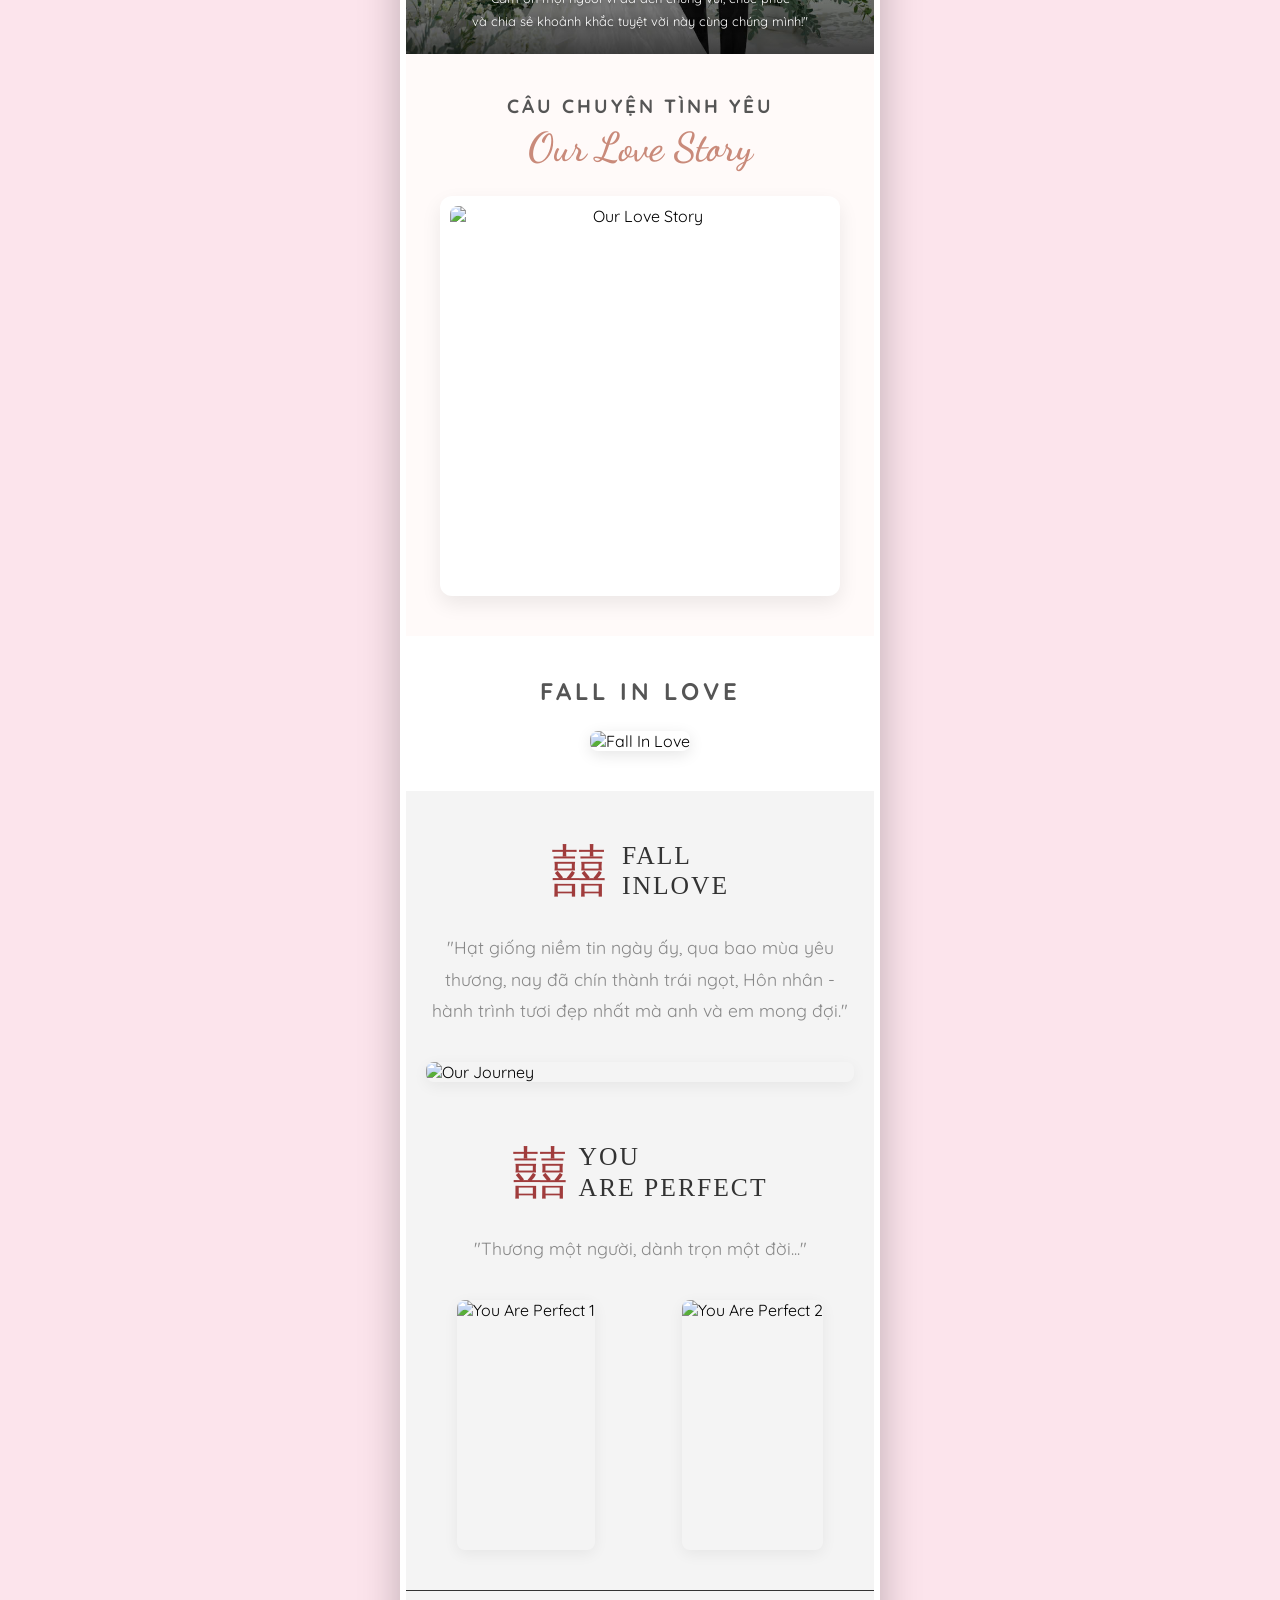
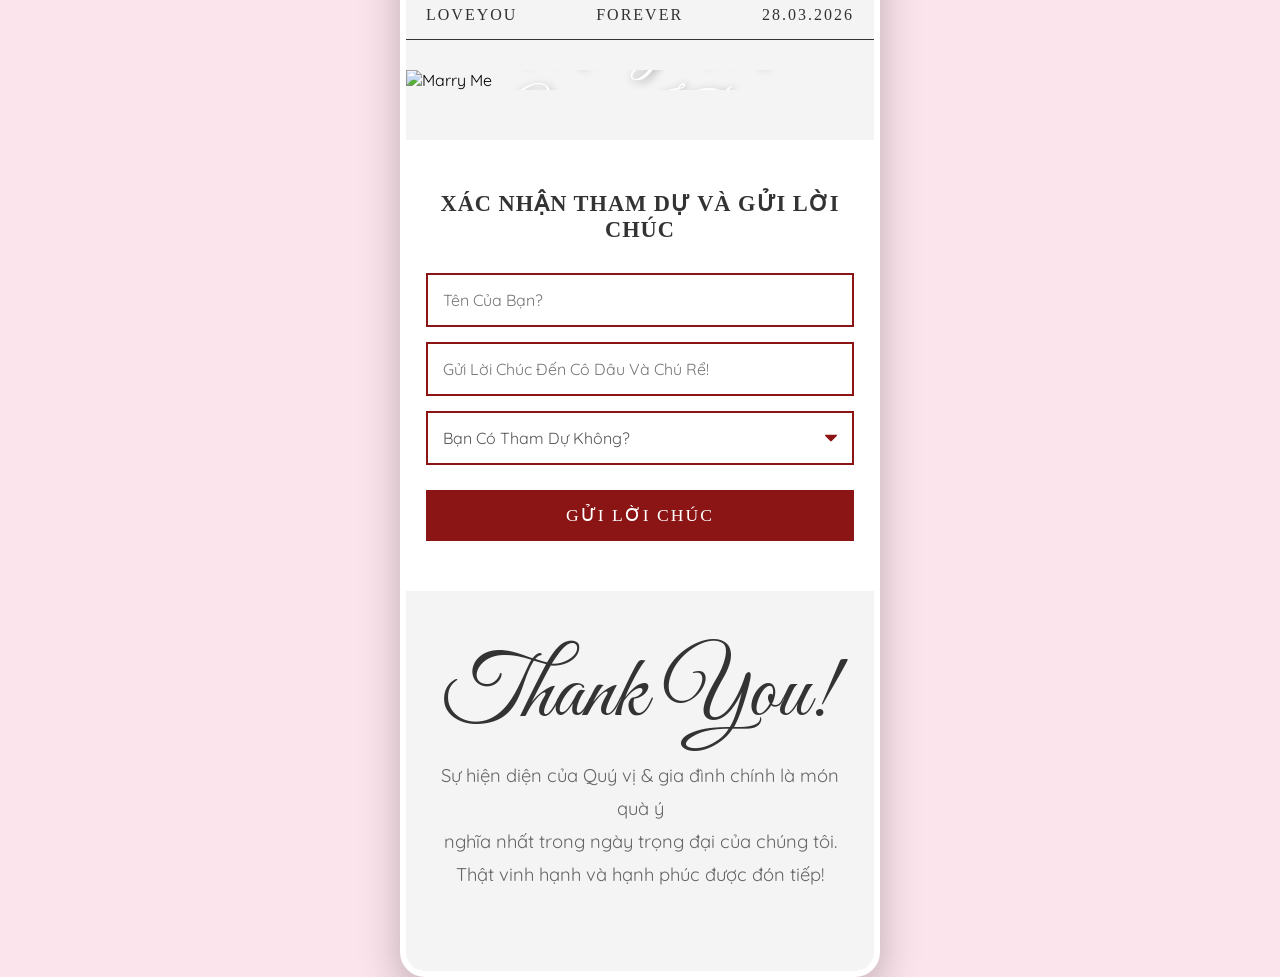
==== commit 1c9d44b8: "-update layout thiep" ====
--- a/index.html
+++ b/index.html
@@ -55,28 +55,6 @@
       </div>
 
       <div class="part-1-hero">
-        <div class="invite-section">
-          <p class="invite-text">Trân trọng kính mời</p>
-          <h2 id="guest-name">Quý khách</h2>
-          <p>Đến dự buổi tiệc chung vui cùng gia đình chúng tôi</p>
-        </div>
-
-        <div class="icon-sep">❀</div>
-
-        <div class="couple-section">
-          <div class="person">
-            <span>Cô dâu</span>
-            <p class="name">Đinh Thị Thảo</p>
-          </div>
-          <div class="heart">❤</div>
-          <div class="person">
-            <span>Chú rể</span>
-            <p class="name">Trần Trọng Lực</p>
-          </div>
-        </div>
-
-        <hr class="divider" />
-
         <div class="family-info">
           <div class="family-side">
             <h3>NHÀ GÁI</h3>
@@ -89,6 +67,28 @@
             <p class="parent-name">Ngô Thị Tuyết Mai</p>
           </div>
         </div>
+
+        <div class="invite-section">
+          <p class="invite-text">Trân trọng kính mời</p>
+          <h2 id="guest-name">Quý khách</h2>
+          <p>Đến dự buổi tiệc chung vui cùng gia đình chúng tôi</p>
+        </div>
+
+        <div class="icon-sep">❀</div>
+
+        <div class="couple-section">
+          <div class="person">
+            <span>Cô dâu</span>
+            <p class="name">Đinh Thị Thảo</p>
+          </div>
+          <div class="heart">❤</div>
+          <div class="person">
+            <span>Chú rể</span>
+            <p class="name">Trần Trọng Lực</p>
+          </div>
+        </div>
+
+        <hr class="divider" />
 
         <div class="wedding-title-box">
           <div class="wedding-title"></div>
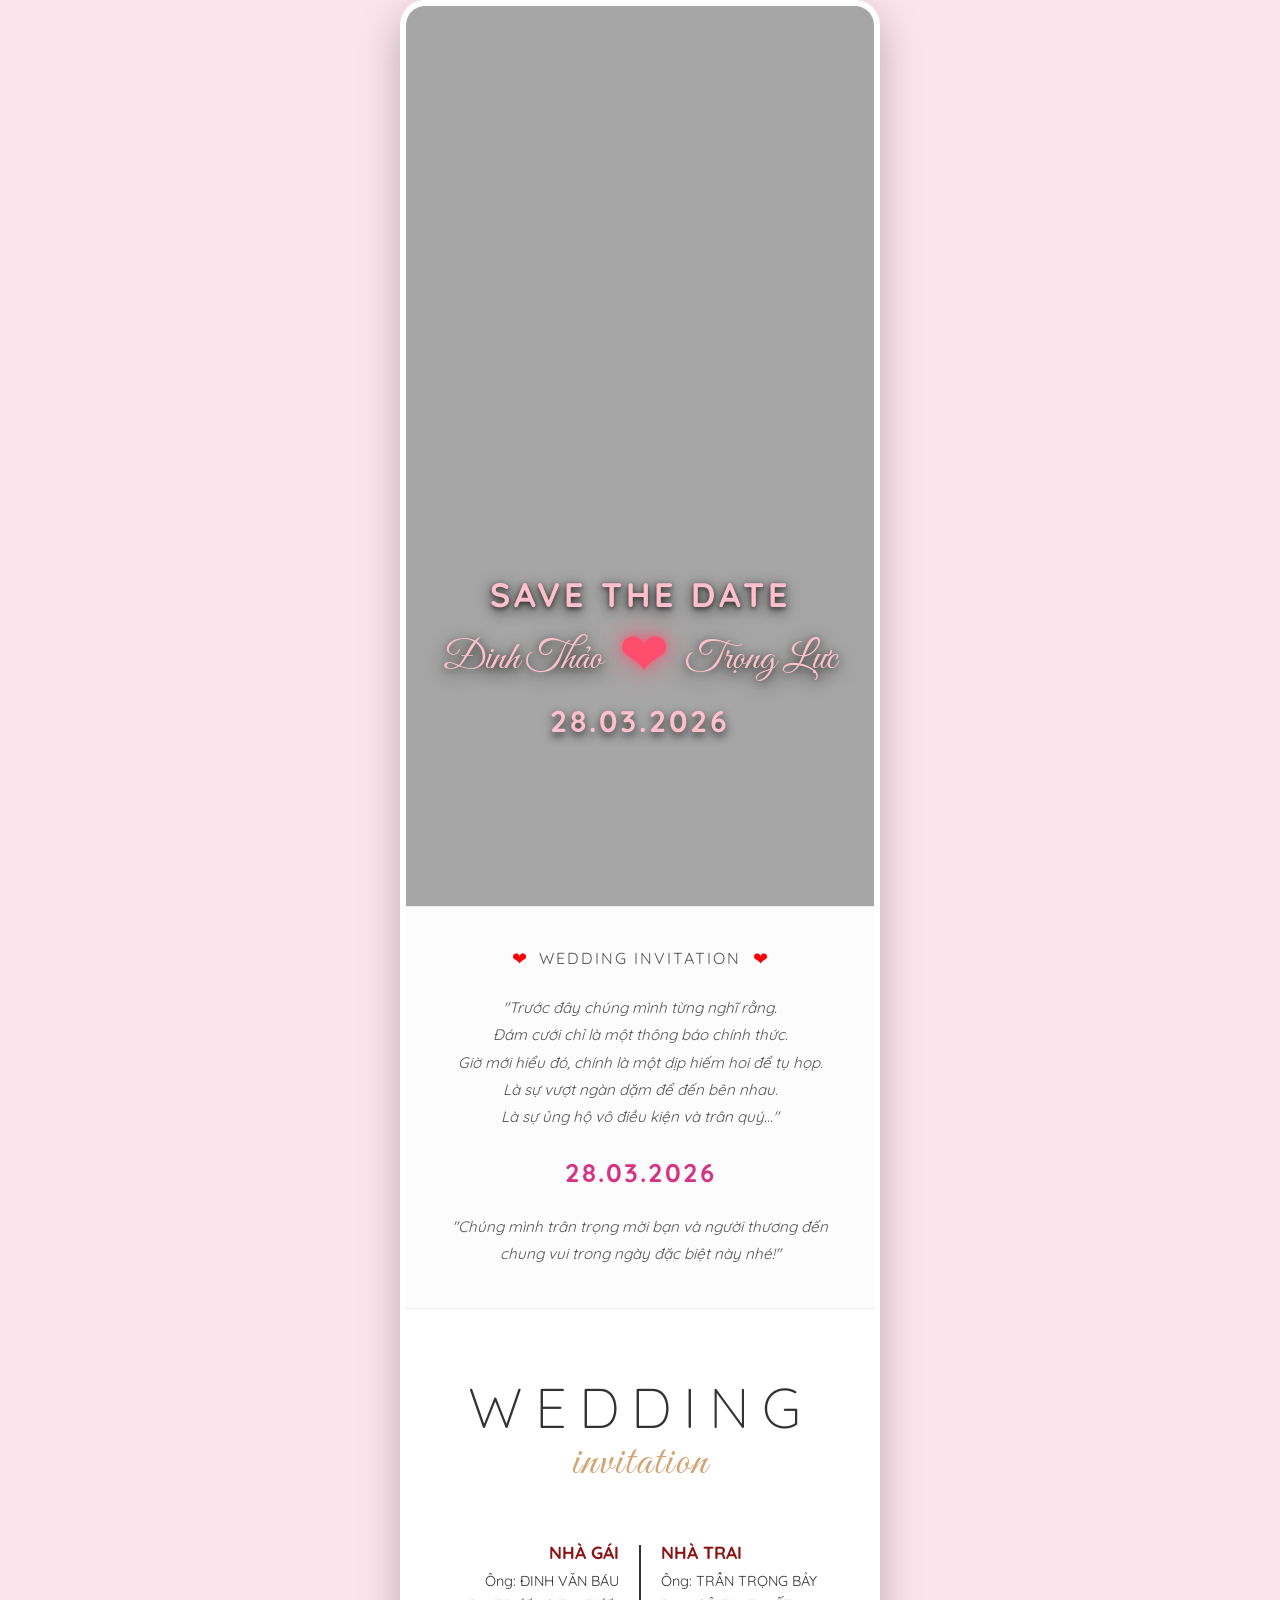
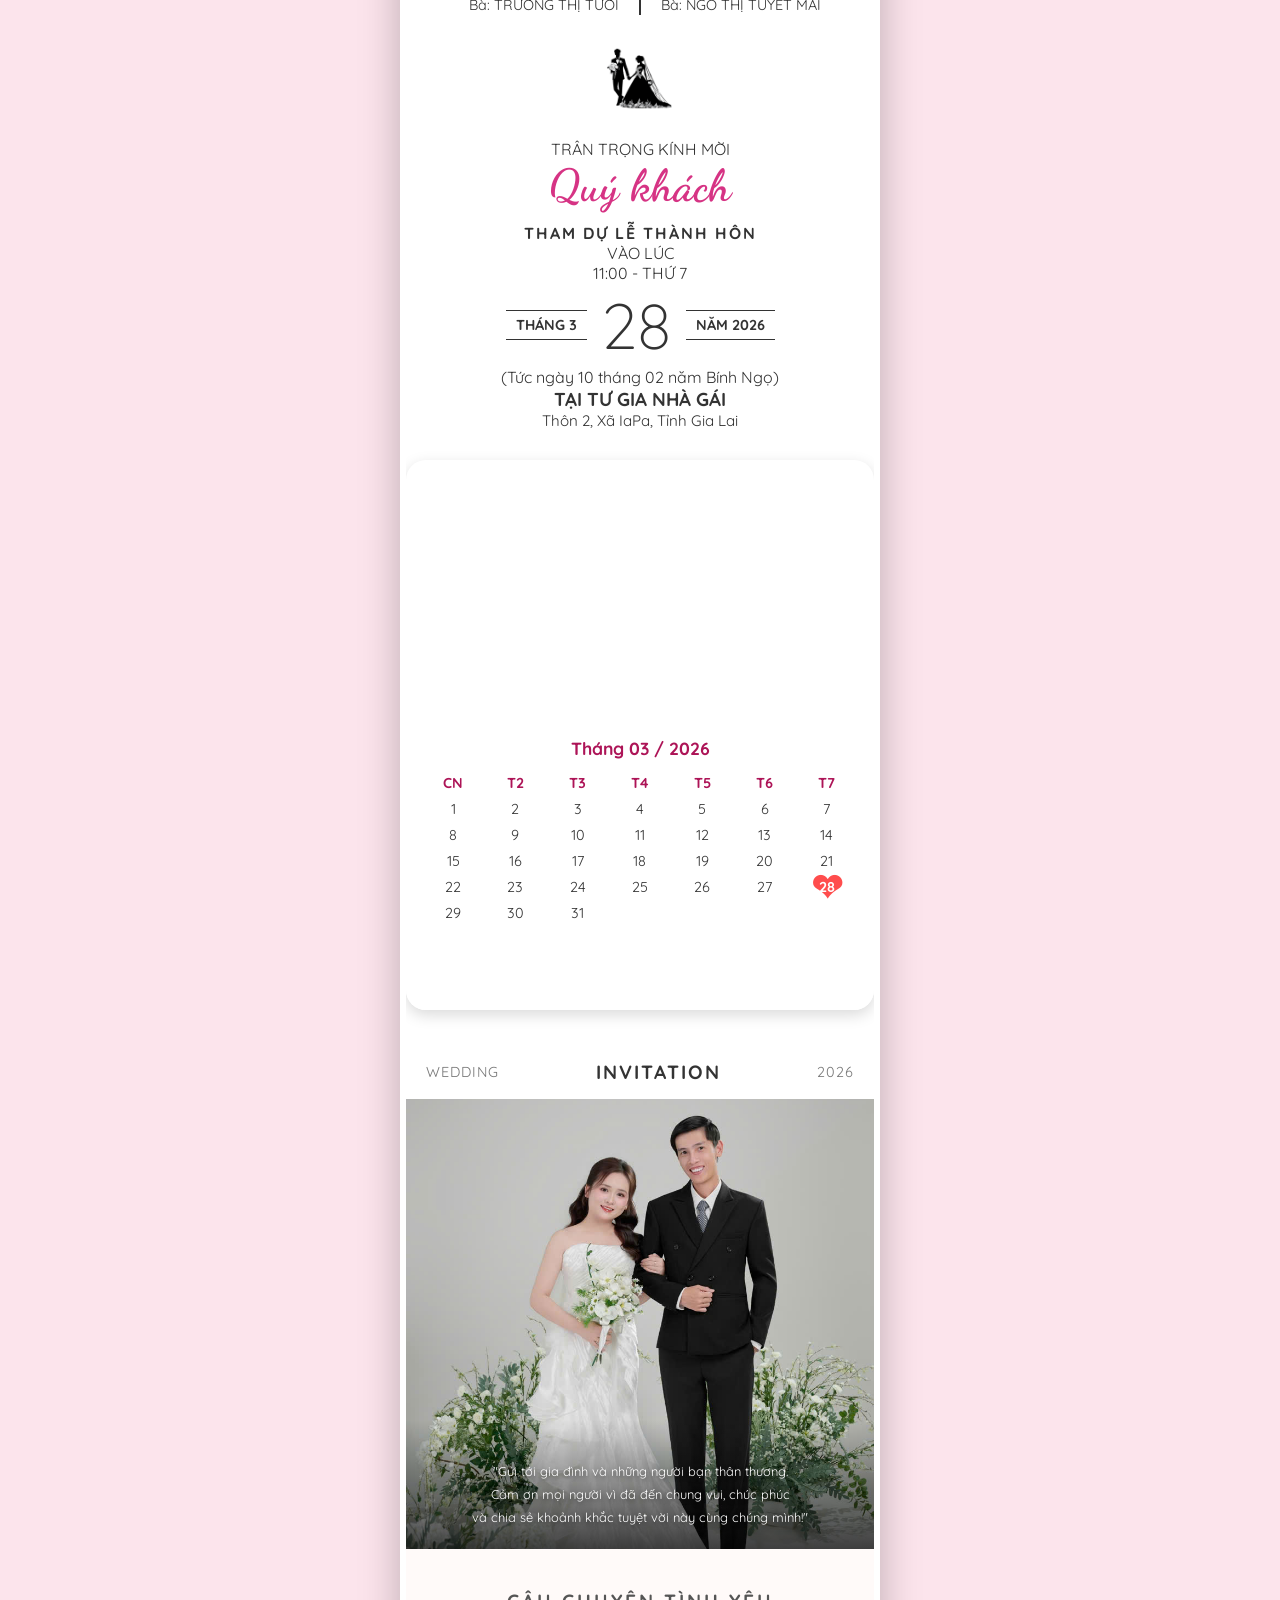
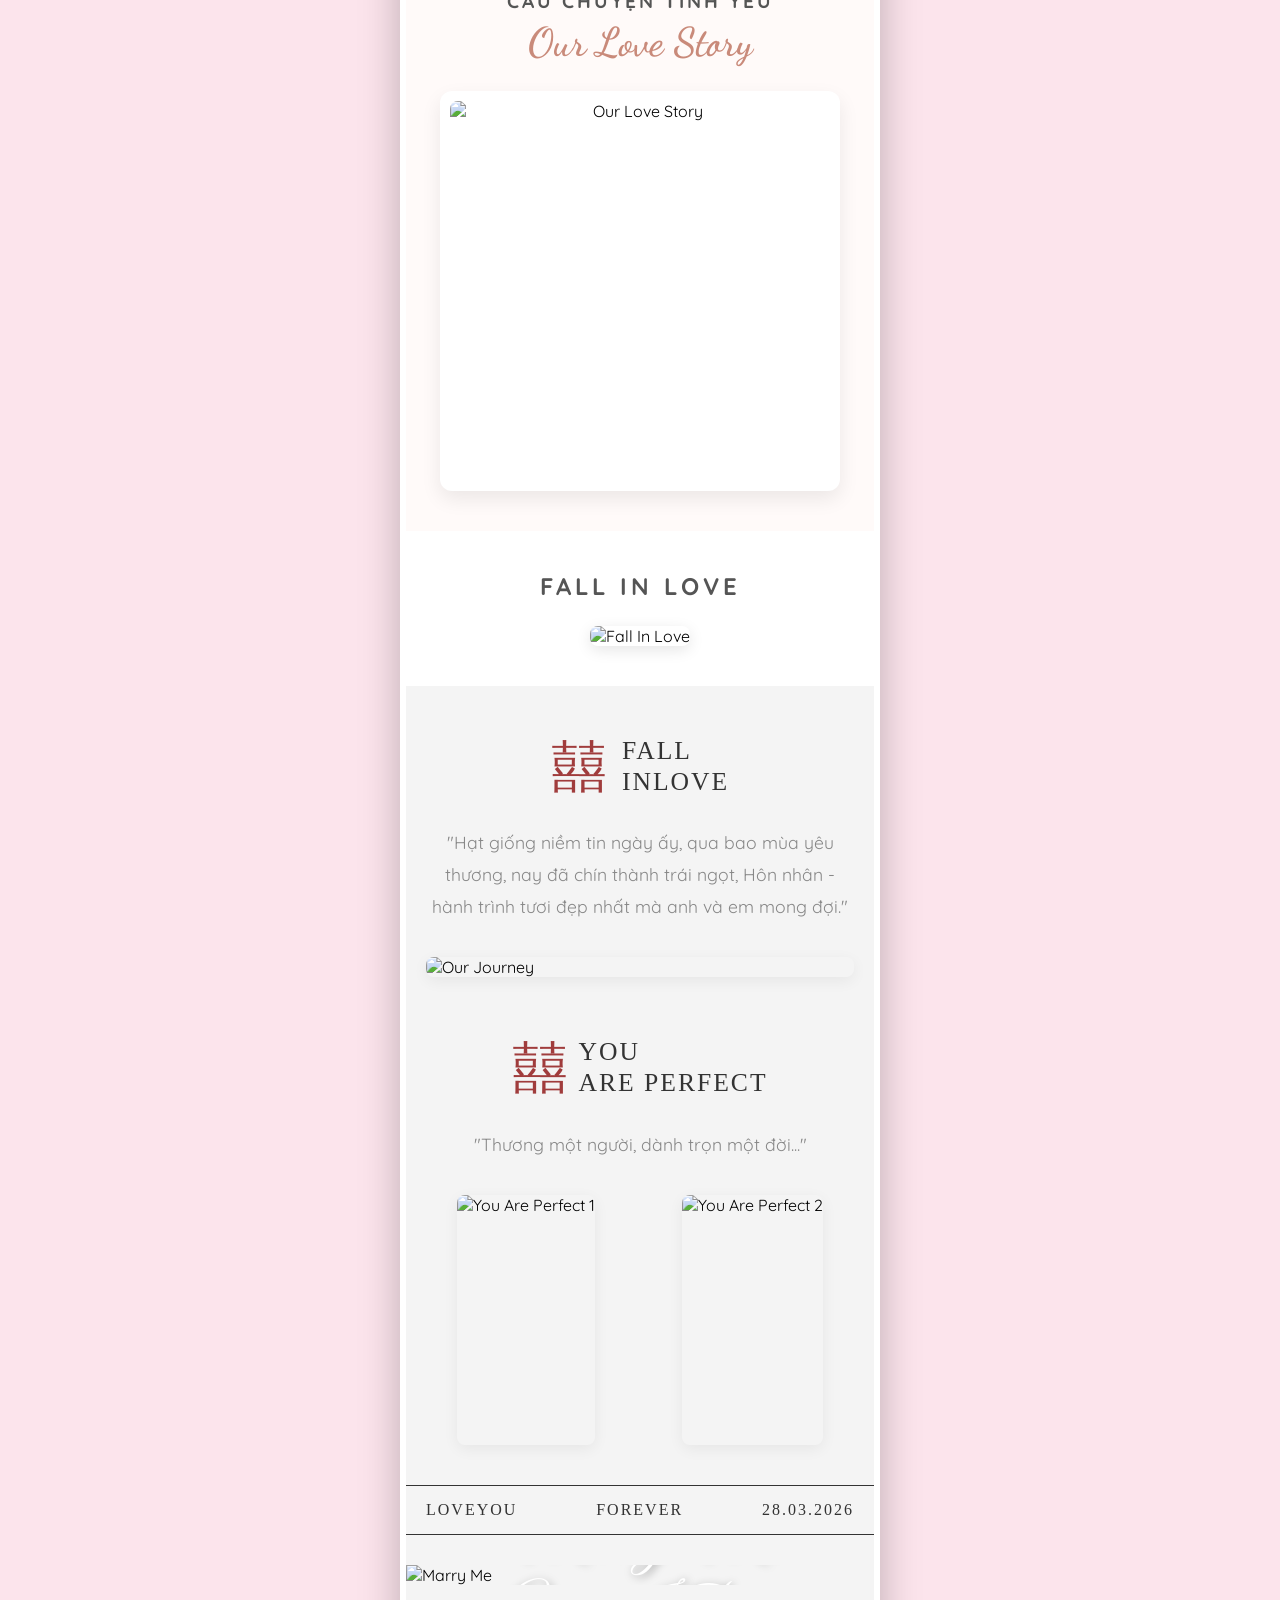
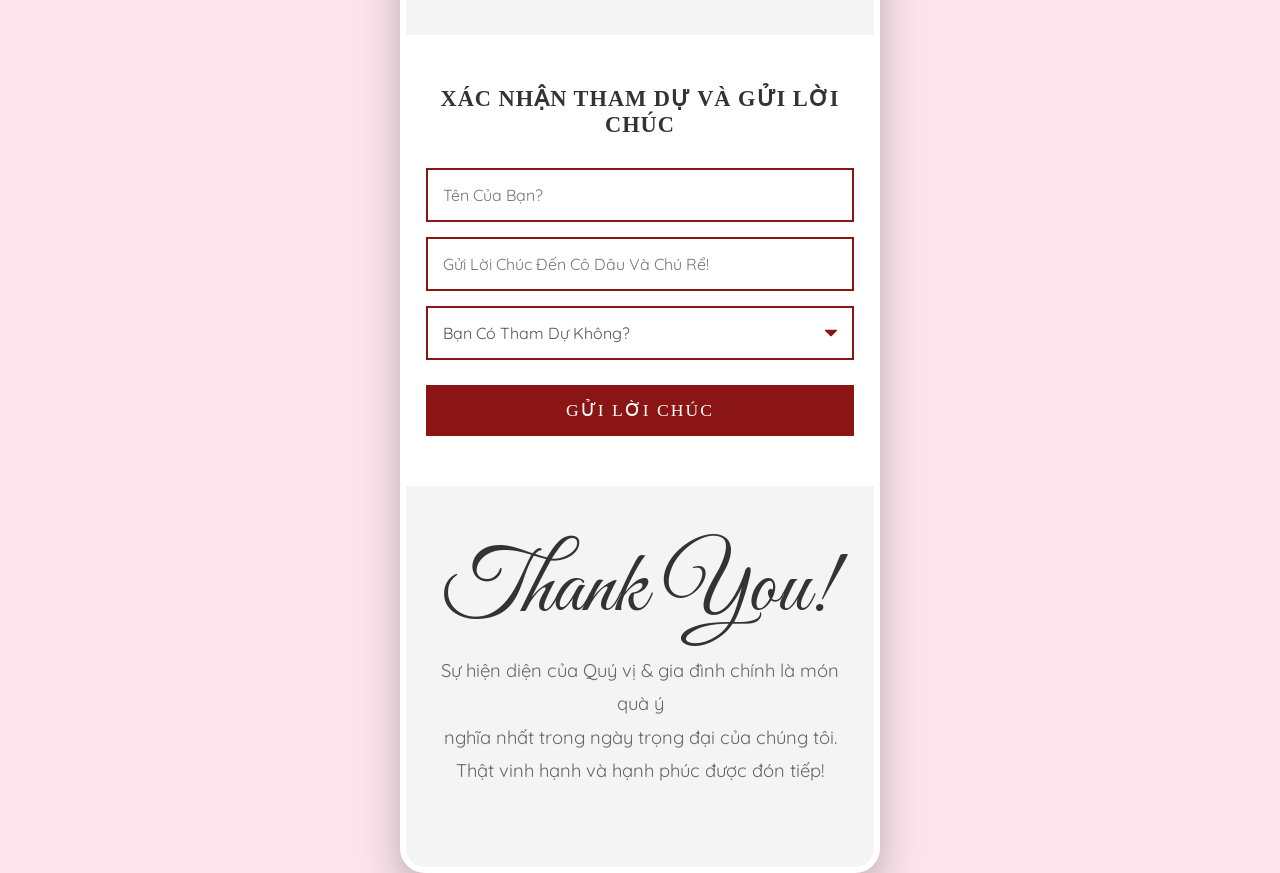
==== commit 39dee771: "-udate thiep cuoi" ====
--- a/index.html
+++ b/index.html
@@ -1,343 +1,298 @@
 <!doctype html>
 <html lang="vi">
-  <head>
-    <meta charset="UTF-8" />
-    <meta name="viewport" content="width=device-width, initial-scale=1.0" />
-    <title>Thiệp Cưới Thảo & Lực</title>
-    <link rel="stylesheet" href="src/style.css" />
-    <link
-      href="https://fonts.googleapis.com/css2?family=Dancing+Script:wght@600&family=Quicksand:wght@400;700&family=Great+Vibes&display=swap"
-      rel="stylesheet"
-    />
-  </head>
-
-  <body>
-    <div class="wedding-card">
-      <div class="part-6-welcome">
-        <div class="welcome-overlay">
-          <h1 class="welcome-title">SAVE THE DATE</h1>
-
-          <div class="couple-animation">
-            <span class="bride-name">Đinh Thảo</span>
-
-            <span class="heart-icon">❤</span>
-
-            <span class="groom-name">Trọng Lực</span>
-          </div>
-
-          <div class="welcome-date">28.03.2026</div>
-        </div>
-      </div>
-
-      <div class="part-4-quote">
-        <div class="quote-container">
-          <div class="invitation-header-inline">
-            <span class="heart-inline">❤</span>
-            <h3>WEDDING INVITATION</h3>
-            <span class="heart-inline">❤</span>
-          </div>
-
-          <p class="quote-text">
-            "Trước đây chúng mình từng nghĩ rằng.<br />
-            Đám cưới chỉ là một thông báo chính thức.<br />
-            Giờ mới hiểu đó, chính là một dịp hiếm hoi để tụ họp.<br />
-            Là sự vượt ngàn dặm để đến bên nhau.<br />
-            Là sự ủng hộ vô điều kiện và trân quý..."
+
+<head>
+  <meta charset="UTF-8" />
+  <meta name="viewport" content="width=device-width, initial-scale=1.0" />
+  <title>Thiệp Cưới Thảo & Lực</title>
+  <link rel="stylesheet" href="src/style.css" />
+  <link
+    href="https://fonts.googleapis.com/css2?family=Dancing+Script:wght@600&family=Quicksand:wght@400;700&family=Great+Vibes&display=swap"
+    rel="stylesheet" />
+</head>
+
+<body>
+  <div class="wedding-card">
+    <div class="part-6-welcome">
+      <div class="welcome-overlay">
+        <h1 class="welcome-title">SAVE THE DATE</h1>
+
+        <div class="couple-animation">
+          <span class="bride-name">Đinh Thảo</span>
+
+          <span class="heart-icon">❤</span>
+
+          <span class="groom-name">Trọng Lực</span>
+        </div>
+
+        <div class="welcome-date">28.03.2026</div>
+      </div>
+    </div>
+
+    <div class="part-4-quote">
+      <div class="quote-container">
+        <div class="invitation-header-inline">
+          <span class="heart-inline">❤</span>
+          <h3>WEDDING INVITATION</h3>
+          <span class="heart-inline">❤</span>
+        </div>
+
+        <p class="quote-text">
+          "Trước đây chúng mình từng nghĩ rằng.<br />
+          Đám cưới chỉ là một thông báo chính thức.<br />
+          Giờ mới hiểu đó, chính là một dịp hiếm hoi để tụ họp.<br />
+          Là sự vượt ngàn dặm để đến bên nhau.<br />
+          Là sự ủng hộ vô điều kiện và trân quý..."
+        </p>
+
+        <div class="quote-date">28.03.2026</div>
+
+        <p class="quote-invite">
+          "Chúng mình trân trọng mời bạn và người thương đến<br />
+          chung vui trong ngày đặc biệt này nhé!"
+        </p>
+      </div>
+    </div>
+
+    <div class="part-1-hero">
+      <div class="wedding-header">
+        <h1 class="main-title">WEDDING</h1>
+        <p class="sub-title">invitation</p>
+      </div>
+
+      <div class="family-container">
+    <div class="family-box left-side">
+        <h3>NHÀ GÁI</h3>
+        <p>Ông: ĐINH VĂN BÁU</p>
+        <p>Bà: TRƯƠNG THỊ TƯƠI</p>
+    </div>
+
+    <div class="vertical-line"></div>
+
+    <div class="family-box right-side">
+        <h3>NHÀ TRAI</h3>
+        <p>Ông: TRẦN TRỌNG BẢY</p>
+        <p>Bà: NGÔ THỊ TUYẾT MAI</p>
+    </div>
+</div>
+
+      <div class="wedding-silhouette">
+        <img src="src/image/image-couple.png" alt="Wedding Couple" />
+      </div>
+
+      <div class="invite-content">
+        <p class="text-upper">TRÂN TRỌNG KÍNH MỜI</p>
+        <h2 id="guest-name">Bạn Hoàng Anh</h2>
+        <p class="event-name">THAM DỰ LỄ THÀNH HÔN</p>
+      </div>
+
+      <div class="time-section">
+        <p>VÀO LÚC</p>
+        <p class="time-detail">11:00 - THỨ 7</p>
+
+        <div class="date-big-display">
+          <div class="side-label">THÁNG 3</div>
+          <div class="main-number">28</div>
+          <div class="side-label">NĂM 2026</div>
+        </div>
+
+        <p class="lunar-date">(Tức ngày 10 tháng 02 năm Bính Ngọ)</p>
+      </div>
+
+      <div class="venue-section">
+        <h3 class="venue-title">TẠI TƯ GIA NHÀ GÁI</h3>
+        <p class="address">Thôn 2, Xã IaPa, Tỉnh Gia Lai</p>
+      </div>
+    </div>
+
+    <div class="part-2-calendar-overlay">
+      <div class="calendar-bottom-half">
+        <div class="calendar-month">Tháng 03 / 2026</div>
+        <div class="calendar-grid">
+          <div class="day-name">CN</div>
+          <div class="day-name">T2</div>
+          <div class="day-name">T3</div>
+          <div class="day-name">T4</div>
+          <div class="day-name">T5</div>
+          <div class="day-name">T6</div>
+          <div class="day-name">T7</div>
+          <div>1</div>
+          <div>2</div>
+          <div>3</div>
+          <div>4</div>
+          <div>5</div>
+          <div>6</div>
+          <div>7</div>
+          <div>8</div>
+          <div>9</div>
+          <div>10</div>
+          <div>11</div>
+          <div>12</div>
+          <div>13</div>
+          <div>14</div>
+          <div>15</div>
+          <div>16</div>
+          <div>17</div>
+          <div>18</div>
+          <div>19</div>
+          <div>20</div>
+          <div>21</div>
+          <div>22</div>
+          <div>23</div>
+          <div>24</div>
+          <div>25</div>
+          <div>26</div>
+          <div>27</div>
+          <div class="wedding-day">28</div>
+          <div>29</div>
+          <div>30</div>
+          <div>31</div>
+        </div>
+      </div>
+    </div>
+
+    <div class="part-5-thank-you">
+      <div class="thank-you-header">
+        <span class="side-text">WEDDING</span>
+        <span class="center-text">INVITATION</span>
+        <span class="side-text">2026</span>
+      </div>
+
+      <div class="thank-you-image-container">
+        <img src="src/image/image-invation.jpg" alt="Thank You" class="thank-you-photo" />
+
+        <div class="thank-you-overlay-text">
+          <p>
+            "Gửi tới gia đình và những người bạn thân thương.<br />
+            Cảm ơn mọi người vì đã đến chung vui, chúc phúc<br />
+            và chia sẻ khoảnh khắc tuyệt vời này cùng chúng mình!"
           </p>
-
-          <div class="quote-date">28.03.2026</div>
-
-          <p class="quote-invite">
-            "Chúng mình trân trọng mời bạn và người thương đến<br />
-            chung vui trong ngày đặc biệt này nhé!"
-          </p>
-        </div>
-      </div>
-
-      <div class="part-1-hero">
-        <div class="family-info">
-          <div class="family-side">
-            <h3>NHÀ GÁI</h3>
-            <p class="parent-name">Đinh Văn Báu</p>
-            <p class="parent-name">Trương Thị Tươi</p>
-          </div>
-          <div class="family-side">
-            <h3>NHÀ TRAI</h3>
-            <p class="parent-name">Trần Trọng Bảy</p>
-            <p class="parent-name">Ngô Thị Tuyết Mai</p>
-          </div>
-        </div>
-
-        <div class="invite-section">
-          <p class="invite-text">Trân trọng kính mời</p>
-          <h2 id="guest-name">Quý khách</h2>
-          <p>Đến dự buổi tiệc chung vui cùng gia đình chúng tôi</p>
-        </div>
-
-        <div class="icon-sep">❀</div>
-
-        <div class="couple-section">
-          <div class="person">
-            <span>Cô dâu</span>
-            <p class="name">Đinh Thị Thảo</p>
-          </div>
-          <div class="heart">❤</div>
-          <div class="person">
-            <span>Chú rể</span>
-            <p class="name">Trần Trọng Lực</p>
-          </div>
-        </div>
-
-        <hr class="divider" />
-
-        <div class="wedding-title-box">
-          <div class="wedding-title"></div>
-          <div class="main-date">Thứ 7 - 11h00 | 28.03.2026</div>
-        </div>
-
-        <div class="event-details">
-          <h3 class="event-title">Tham dự lễ Vu Quy</h3>
-          <p class="time">Vào lúc <b>11h00 | Thứ 7</b></p>
-          <p class="date-solar">28.03.2026</p>
-          <p class="date-lunar">( Tức ngày 10 tháng 02 năm Bính Ngọ )</p>
-        </div>
-        <div class="icon-sep">❀</div>
-      </div>
-
-      <div class="part-3-location">
-        <div class="location-box">
-          <h4>ĐỊA ĐIỂM TỔ CHỨC</h4>
-          <p class="place-name">Tư Gia Nhà Gái</p>
-          <p class="address">Thôn 2, Xã IaPa, Tỉnh Gia Lai</p>
-        </div>
-      </div>
-
-      <div class="part-2-calendar-overlay">
-        <div class="calendar-bottom-half">
-          <div class="calendar-month">Tháng 03 / 2026</div>
-          <div class="calendar-grid">
-            <div class="day-name">CN</div>
-            <div class="day-name">T2</div>
-            <div class="day-name">T3</div>
-            <div class="day-name">T4</div>
-            <div class="day-name">T5</div>
-            <div class="day-name">T6</div>
-            <div class="day-name">T7</div>
-            <div>1</div>
-            <div>2</div>
-            <div>3</div>
-            <div>4</div>
-            <div>5</div>
-            <div>6</div>
-            <div>7</div>
-            <div>8</div>
-            <div>9</div>
-            <div>10</div>
-            <div>11</div>
-            <div>12</div>
-            <div>13</div>
-            <div>14</div>
-            <div>15</div>
-            <div>16</div>
-            <div>17</div>
-            <div>18</div>
-            <div>19</div>
-            <div>20</div>
-            <div>21</div>
-            <div>22</div>
-            <div>23</div>
-            <div>24</div>
-            <div>25</div>
-            <div>26</div>
-            <div>27</div>
-            <div class="wedding-day">28</div>
-            <div>29</div>
-            <div>30</div>
-            <div>31</div>
-          </div>
-        </div>
-      </div>
-
-      <div class="part-5-thank-you">
-        <div class="thank-you-header">
-          <span class="side-text">WEDDING</span>
-          <span class="center-text">INVITATION</span>
-          <span class="side-text">2026</span>
-        </div>
-
-        <div class="thank-you-image-container">
-          <img
-            src="src/image/image-invation.jpg"
-            alt="Thank You"
-            class="thank-you-photo"
-          />
-
-          <div class="thank-you-overlay-text">
-            <p>
-              "Gửi tới gia đình và những người bạn thân thương.<br />
-              Cảm ơn mọi người vì đã đến chung vui, chúc phúc<br />
-              và chia sẻ khoảnh khắc tuyệt vời này cùng chúng mình!"
-            </p>
-          </div>
-        </div>
-      </div>
-
-      <div class="part-7-love-story">
-        <div class="love-story-header">
-          <h3 class="love-title-vi">CÂU CHUYỆN TÌNH YÊU</h3>
-          <h2 class="love-title-en">Our Love Story</h2>
-        </div>
-
-        <div class="love-story-image-container">
-          <img
-            src="src/image/image-wedding1.jpg"
-            alt="Our Love Story"
-            class="love-story-photo"
-          />
-        </div>
-      </div>
-
-      <div class="part-8-fall-in-love">
-        <div class="fall-in-love-header">
-          <h2 class="fall-title">FALL IN LOVE</h2>
-        </div>
-
-        <div class="fall-in-love-image-container">
-          <img
-            src="src/image/image-wedding2.jpg"
-            alt="Fall In Love"
-            class="fall-in-love-photo slide-from-left"
-          />
-        </div>
-      </div>
-
-      <div class="part-9-journey">
-        <div class="journey-header">
-          <div class="traditional-icon">囍</div>
-
-          <div class="journey-title">
-            <span>FALL</span>
-            <span>INLOVE</span>
-          </div>
-        </div>
-
-        <div class="journey-quote">
-          <p>
-            "Hạt giống niềm tin ngày ấy, qua bao mùa yêu thương, nay đã chín
-            thành trái ngọt, Hôn nhân - hành trình tươi đẹp nhất mà anh và em
-            mong đợi."
-          </p>
-        </div>
-
-        <div class="journey-image-container">
-          <img
-            src="src/image/image-wedding3.jpg"
-            alt="Our Journey"
-            class="journey-photo slide-from-right"
-          />
-        </div>
-      </div>
-
-      <div class="part-10-perfection">
-        <div class="perfection-header">
-          <div class="traditional-icon">囍</div>
-
-          <div class="perfection-title">
-            <span>YOU</span>
-            <span>ARE PERFECT</span>
-          </div>
-        </div>
-
-        <div class="perfection-quote">
-          <p>"Thương một người, dành trọn một đời..."</p>
-        </div>
-
-        <div class="perfection-images-container">
-          <img
-            src="src/image/image-wedding6.jpg"
-            alt="You Are Perfect 1"
-            class="perfection-photo slide-from-left"
-          />
-          <img
-            src="src/image/image-wedding7.jpg"
-            alt="You Are Perfect 2"
-            class="perfection-photo slide-from-right"
-          />
-        </div>
-      </div>
-
-      <div class="part-11-marry-me">
-        <div class="marry-banner">
-          <span>LOVEYOU</span>
-          <span>FOREVER</span>
-          <span>28.03.2026</span>
-        </div>
-
-        <div class="marry-image-wrapper">
-          <img
-            src="src/image/image-wedding8.jpg"
-            alt="Marry Me"
-            class="marry-bg-photo"
-          />
-
-          <div class="marry-overlay-text">
-            <span class="marry-line-1">Marry Me</span>
-            <span class="marry-line-2">Yes! I Do!</span>
-          </div>
-        </div>
-      </div>
-
-      <div class="part-12-rsvp">
-        <h2 class="rsvp-title">XÁC NHẬN THAM DỰ VÀ GỬI LỜI CHÚC</h2>
-
-        <form id="rsvpForm" class="rsvp-form">
-          <div class="form-group">
-            <input
-              type="text"
-              id="guestName"
-              name="guestName"
-              placeholder="Tên Của Bạn?"
-              required
-            />
-          </div>
-
-          <div class="form-group">
-            <input
-              type="text"
-              id="guestMessage"
-              name="guestMessage"
-              placeholder="Gửi Lời Chúc Đến Cô Dâu Và Chú Rể!"
-              required
-            />
-          </div>
-
-          <div class="form-group">
-            <select id="attendanceStatus" name="attendanceStatus" required>
-              <option value="" disabled selected>Bạn Có Tham Dự Không?</option>
-              <option value="Yes">Có, tôi sẽ tham dự</option>
-              <option value="No">Rất tiếc, tôi không thể đến</option>
-            </select>
-          </div>
-
-          <button type="submit" class="submit-btn" id="submitBtn">
-            GỬI LỜI CHÚC
-          </button>
-        </form>
-
-        <div id="formFeedback" class="form-feedback hidden"></div>
-      </div>
-
-      <div class="part-13-final-thanks">
-        <h2 class="final-thank-you-title">Thank You!</h2>
-
-        <p class="final-thank-you-text">
-          Sự hiện diện của Quý vị & gia đình chính là món quà ý<br />
-          nghĩa nhất trong ngày trọng đại của chúng tôi.<br />
-          Thật vinh hạnh và hạnh phúc được đón tiếp!
+        </div>
+      </div>
+    </div>
+
+    <div class="part-7-love-story">
+      <div class="love-story-header">
+        <h3 class="love-title-vi">CÂU CHUYỆN TÌNH YÊU</h3>
+        <h2 class="love-title-en">Our Love Story</h2>
+      </div>
+
+      <div class="love-story-image-container">
+        <img src="src/image/image-wedding1.jpg" alt="Our Love Story" class="love-story-photo" />
+      </div>
+    </div>
+
+    <div class="part-8-fall-in-love">
+      <div class="fall-in-love-header">
+        <h2 class="fall-title">FALL IN LOVE</h2>
+      </div>
+
+      <div class="fall-in-love-image-container">
+        <img src="src/image/image-wedding2.jpg" alt="Fall In Love" class="fall-in-love-photo slide-from-left" />
+      </div>
+    </div>
+
+    <div class="part-9-journey">
+      <div class="journey-header">
+        <div class="traditional-icon">囍</div>
+
+        <div class="journey-title">
+          <span>FALL</span>
+          <span>INLOVE</span>
+        </div>
+      </div>
+
+      <div class="journey-quote">
+        <p>
+          "Hạt giống niềm tin ngày ấy, qua bao mùa yêu thương, nay đã chín
+          thành trái ngọt, Hôn nhân - hành trình tươi đẹp nhất mà anh và em
+          mong đợi."
         </p>
       </div>
-    </div>
-
-    <script src="src/script.js"></script>
-  </body>
-</html>
+
+      <div class="journey-image-container">
+        <img src="src/image/image-wedding3.jpg" alt="Our Journey" class="journey-photo slide-from-right" />
+      </div>
+    </div>
+
+    <div class="part-10-perfection">
+      <div class="perfection-header">
+        <div class="traditional-icon">囍</div>
+
+        <div class="perfection-title">
+          <span>YOU</span>
+          <span>ARE PERFECT</span>
+        </div>
+      </div>
+
+      <div class="perfection-quote">
+        <p>"Thương một người, dành trọn một đời..."</p>
+      </div>
+
+      <div class="perfection-images-container">
+        <img src="src/image/image-wedding6.jpg" alt="You Are Perfect 1" class="perfection-photo slide-from-left" />
+        <img src="src/image/image-wedding7.jpg" alt="You Are Perfect 2" class="perfection-photo slide-from-right" />
+      </div>
+    </div>
+
+    <div class="part-11-marry-me">
+      <div class="marry-banner">
+        <span>LOVEYOU</span>
+        <span>FOREVER</span>
+        <span>28.03.2026</span>
+      </div>
+
+      <div class="marry-image-wrapper">
+        <img src="src/image/image-wedding8.jpg" alt="Marry Me" class="marry-bg-photo" />
+
+        <div class="marry-overlay-text">
+          <span class="marry-line-1">Marry Me</span>
+          <span class="marry-line-2">Yes! I Do!</span>
+        </div>
+      </div>
+    </div>
+
+    <div class="part-12-rsvp">
+      <h2 class="rsvp-title">XÁC NHẬN THAM DỰ VÀ GỬI LỜI CHÚC</h2>
+
+      <form id="rsvpForm" class="rsvp-form">
+        <div class="form-group">
+          <input type="text" id="guestName" name="guestName" placeholder="Tên Của Bạn?" required />
+        </div>
+
+        <div class="form-group">
+          <input type="text" id="guestMessage" name="guestMessage" placeholder="Gửi Lời Chúc Đến Cô Dâu Và Chú Rể!"
+            required />
+        </div>
+
+        <div class="form-group">
+          <select id="attendanceStatus" name="attendanceStatus" required>
+            <option value="" disabled selected>Bạn Có Tham Dự Không?</option>
+            <option value="Yes">Có, tôi sẽ tham dự</option>
+            <option value="No">Rất tiếc, tôi không thể đến</option>
+          </select>
+        </div>
+
+        <button type="submit" class="submit-btn" id="submitBtn">
+          GỬI LỜI CHÚC
+        </button>
+      </form>
+
+      <div id="formFeedback" class="form-feedback hidden"></div>
+    </div>
+
+    <div class="part-13-final-thanks">
+      <h2 class="final-thank-you-title">Thank You!</h2>
+
+      <p class="final-thank-you-text">
+        Sự hiện diện của Quý vị & gia đình chính là món quà ý<br />
+        nghĩa nhất trong ngày trọng đại của chúng tôi.<br />
+        Thật vinh hạnh và hạnh phúc được đón tiếp!
+      </p>
+    </div>
+  </div>
+
+  <script src="src/script.js"></script>
+</body>
+
+</html>
--- a/src/style.css
+++ b/src/style.css
@@ -26,14 +26,110 @@
     display: flex;
     flex-direction: column; /* Đảm bảo 3 phần xếp dọc */
 }
-
+/* Container thông tin gia đình */
+.family-container {
+  display: flex;
+  justify-content: center;
+  align-items: center;
+  gap: 20px;
+  margin-top: 20px;
+}
+
+.vertical-line {
+  width: 1px;
+  height: 80px;
+  background-color: #333;
+}
+
+/* Thiết kế cụm ngày tháng đặc trưng của mẫu */
+.date-big-display {
+  display: flex;
+  align-items: center;
+  justify-content: center;
+  gap: 15px;
+  margin: 10px 0;
+}
+
+.side-label {
+  border-top: 1px solid #333;
+  border-bottom: 1px solid #333;
+  padding: 5px 10px;
+  font-weight: bold;
+  font-size: 0.9rem;
+}
+
+.main-number {
+  font-size: 4rem;
+  font-weight: 300;
+  line-height: 1;
+}
+
+.wedding-silhouette {
+  display: flex;          /* Kích hoạt Flexbox */
+  justify-content: center; /* Căn giữa theo chiều ngang */
+  align-items: center;     /* Căn giữa theo chiều dọc (quan trọng để icon không lệch) */
+  gap: 20px;               /* Khoảng cách giữa các icon */
+  margin: 20px 0;
+}
+
+.wedding-silhouette img {
+  width: 80px;            /* Điều chỉnh kích thước icon vừa vặn */
+  height: auto;
+  object-fit: contain;
+}
+
+.event-name {
+  color: #d19a9a; /* Màu hồng nhạt như trong ảnh */
+  font-weight: bold;
+  letter-spacing: 2px;
+  margin-top: 10px;
+}
+
+.family-container {
+    display: flex;
+    justify-content: center;
+    align-items: center;
+    gap: 20px; /* Khoảng cách từ chữ đến vạch kẻ dọc */
+    width: 100%;
+}
+
+.family-box {
+    flex: 1;
+    max-width: 250px; /* Giới hạn độ rộng để text không bị quá dài */
+}
+
+/* NHÀ GÁI: Căn lề phải để chữ sát vào vạch kẻ */
+.left-side {
+    text-align: right;
+}
+
+/* NHÀ TRAI: Căn lề trái để chữ sát vào vạch kẻ */
+.right-side {
+    text-align: left;
+}
+
+.family-box h3 {
+    font-size: 1.1rem;
+    color: #8b1515;
+    margin-bottom: 8px;
+    font-weight: bold;
+}
+
+.family-box p {
+    margin: 4px 0;
+    font-size: 0.9rem;
+    line-height: 1.4;
+    white-space: nowrap; /* Ngăn chữ bị xuống dòng làm mất cân đối */
+}
+
+.vertical-line {
+    width: 1.5px;
+    height: 70px;
+    background-color: #333; /* Màu đen hoặc xám đậm cho rõ nét */
+}
 /* --- PHẦN 1: HERO SECTION (CÓ HÌNH NỀN) --- */
 .part-1-hero {
-    background-image: linear-gradient(var(--overlay-bg), var(--overlay-bg)), 
-                      url('image/hinh-cuoi01.jpg');
-    background-size: cover;
-    background-position: center;
-    padding: 50px 20px 30px; /* Giảm padding bottom để tiếp nối tự nhiên với phần 2 */
+    padding: 10px 10px 10px; /* Giảm padding bottom để tiếp nối tự nhiên với phần 2 */
     display: flex;
     flex-direction: column;
     align-items: center;
@@ -44,6 +140,46 @@
 .part-1-hero * {
     text-shadow: 0 0 5px #fff, 0 0 10px #fff;
     color: var(--text-color);
+}
+
+
+.wedding-header {
+  font-family: 'Great Vibes', cursive;
+  text-align: center;
+  margin-top: 50px;
+  margin-bottom: 30px;
+  position: relative; /* Để các lớp chữ có thể xếp chồng nếu muốn */
+}
+
+.main-title {
+  font-family: 'Quicksand', sans-serif;
+  font-size: 3.5rem;      /* Độ lớn vừa phải cho mobile */
+  font-weight: 300;       /* Nét chữ thanh mảnh */
+  letter-spacing: 12px;   /* Khoảng cách chữ rộng đặc trưng của thiệp cao cấp */
+  color: #333;
+  margin: 10px;
+  line-height: 1;
+  text-transform: uppercase; /* Luôn viết hoa */
+}
+
+.sub-title {
+  font-family: 'Great Vibes', cursive;
+  font-size: 2.8rem;
+  color: #d4a373;         /* Màu vàng đồng hoặc hồng đất nhẹ */
+  margin-top: -10px;      /* Kéo chữ lên gần hoặc chồng nhẹ lên chữ WEDDING */
+  font-weight: 400;
+  letter-spacing: 2px;
+}
+
+/* Responsive cho màn hình nhỏ hơn */
+@media (max-width: 480px) {
+  .main-title {
+    font-size: 2.5rem;
+    letter-spacing: 8px;
+  }
+  .sub-title {
+    font-size: 2rem;
+  }
 }
 
 /* --- PHẦN 2 & 3: BỐ CỤC CHUNG (NỀN TRƠN) --- */
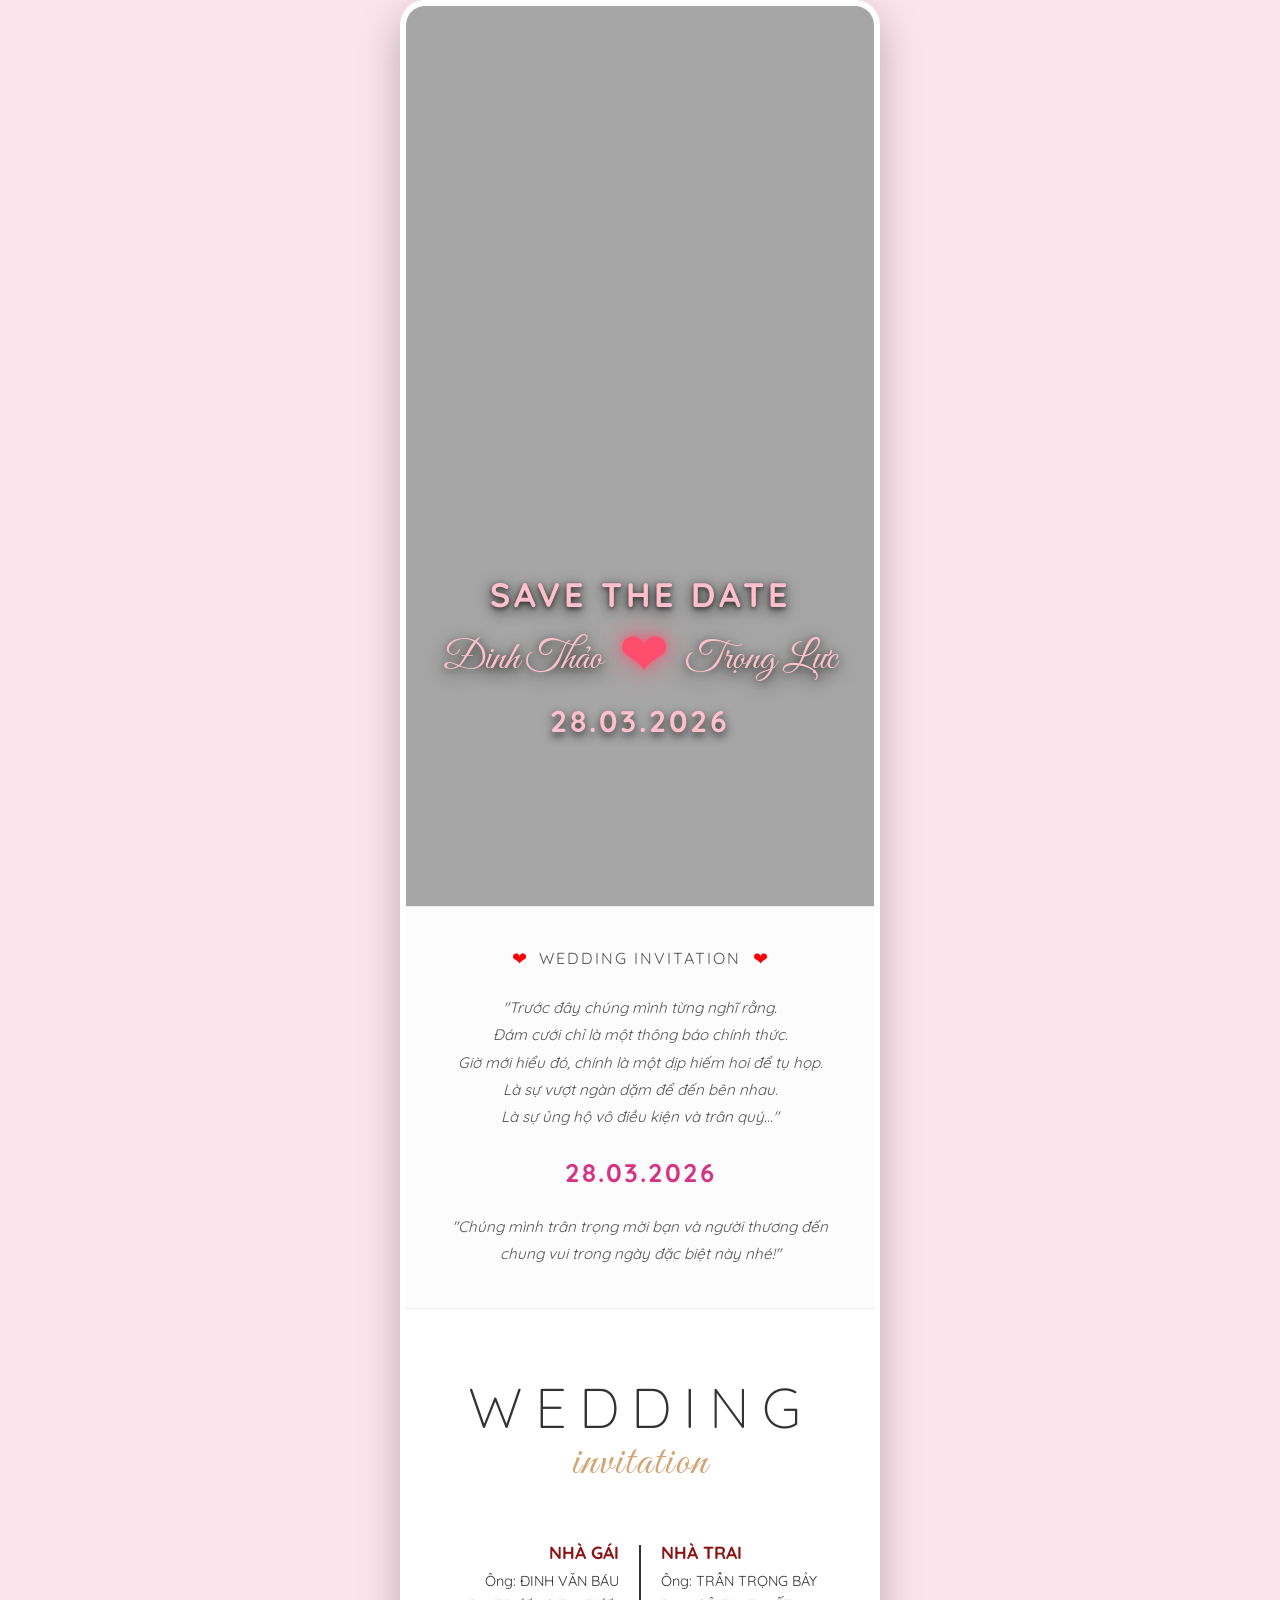
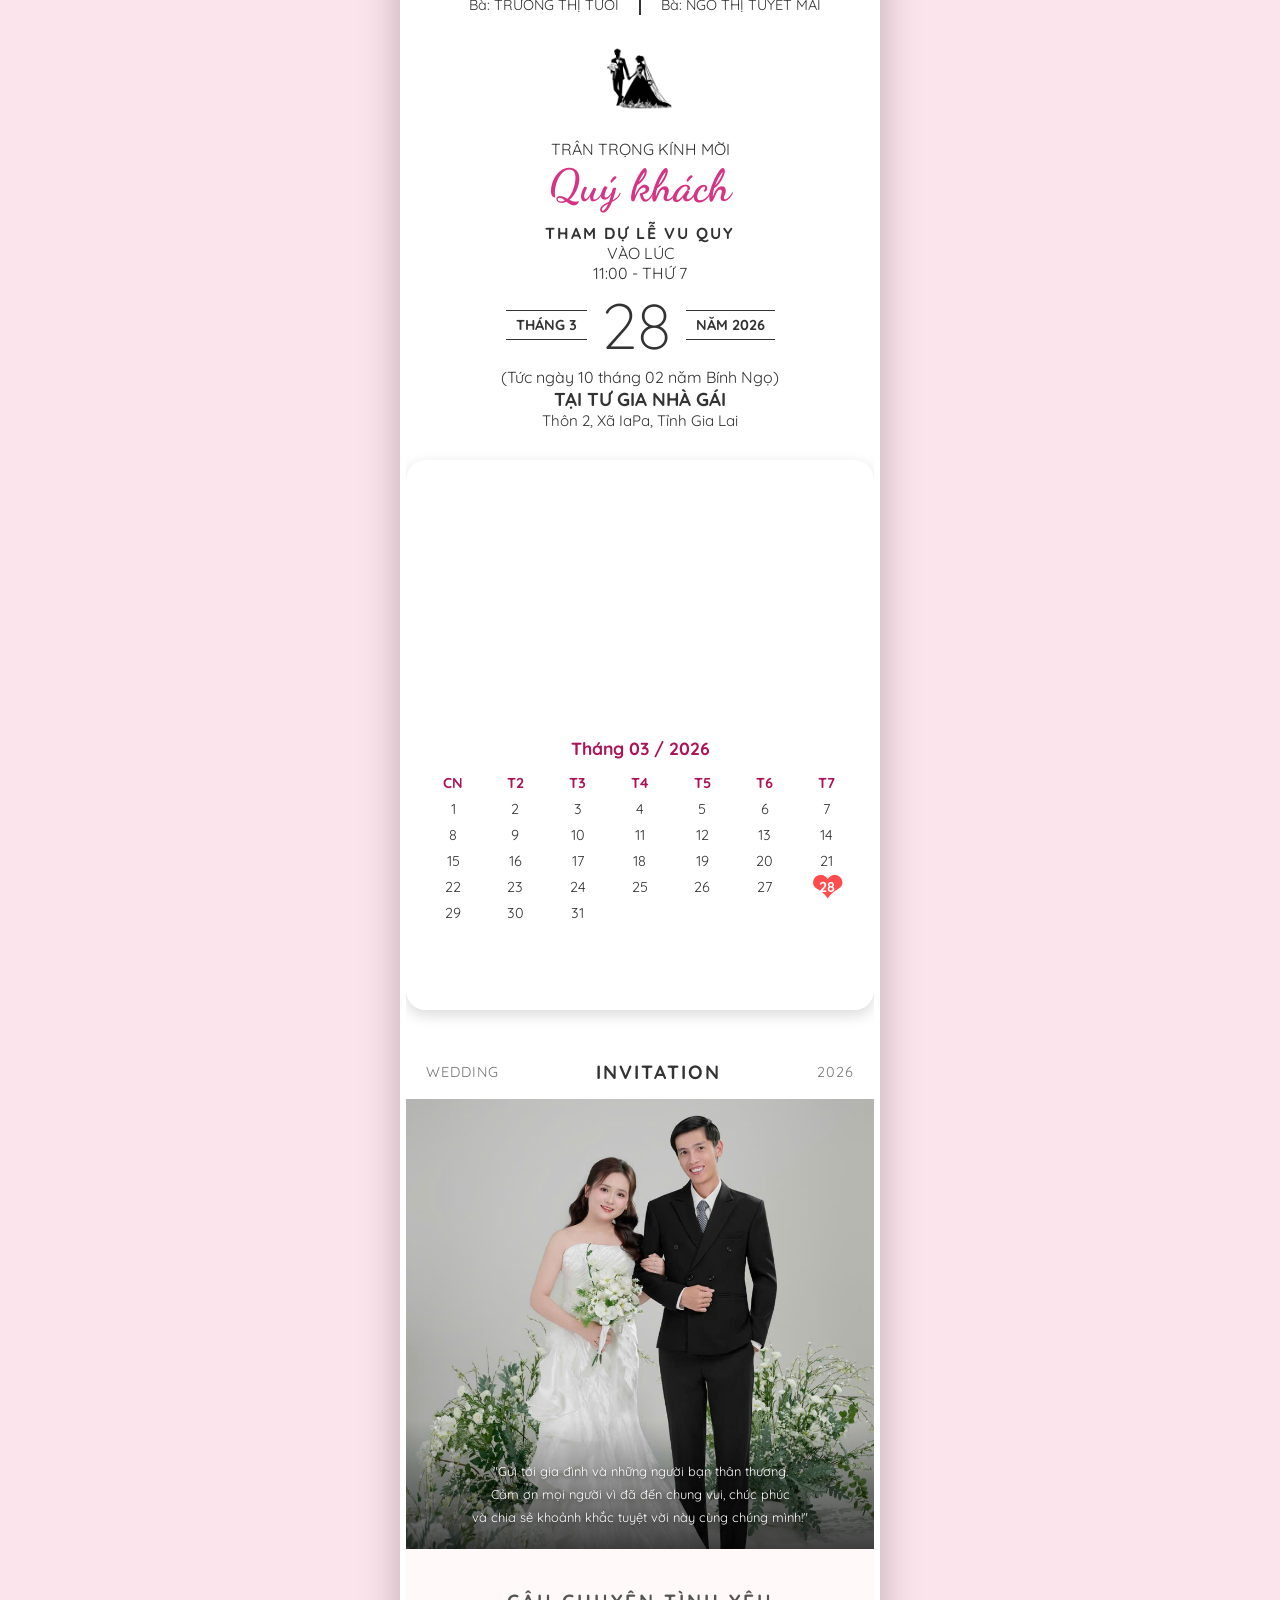
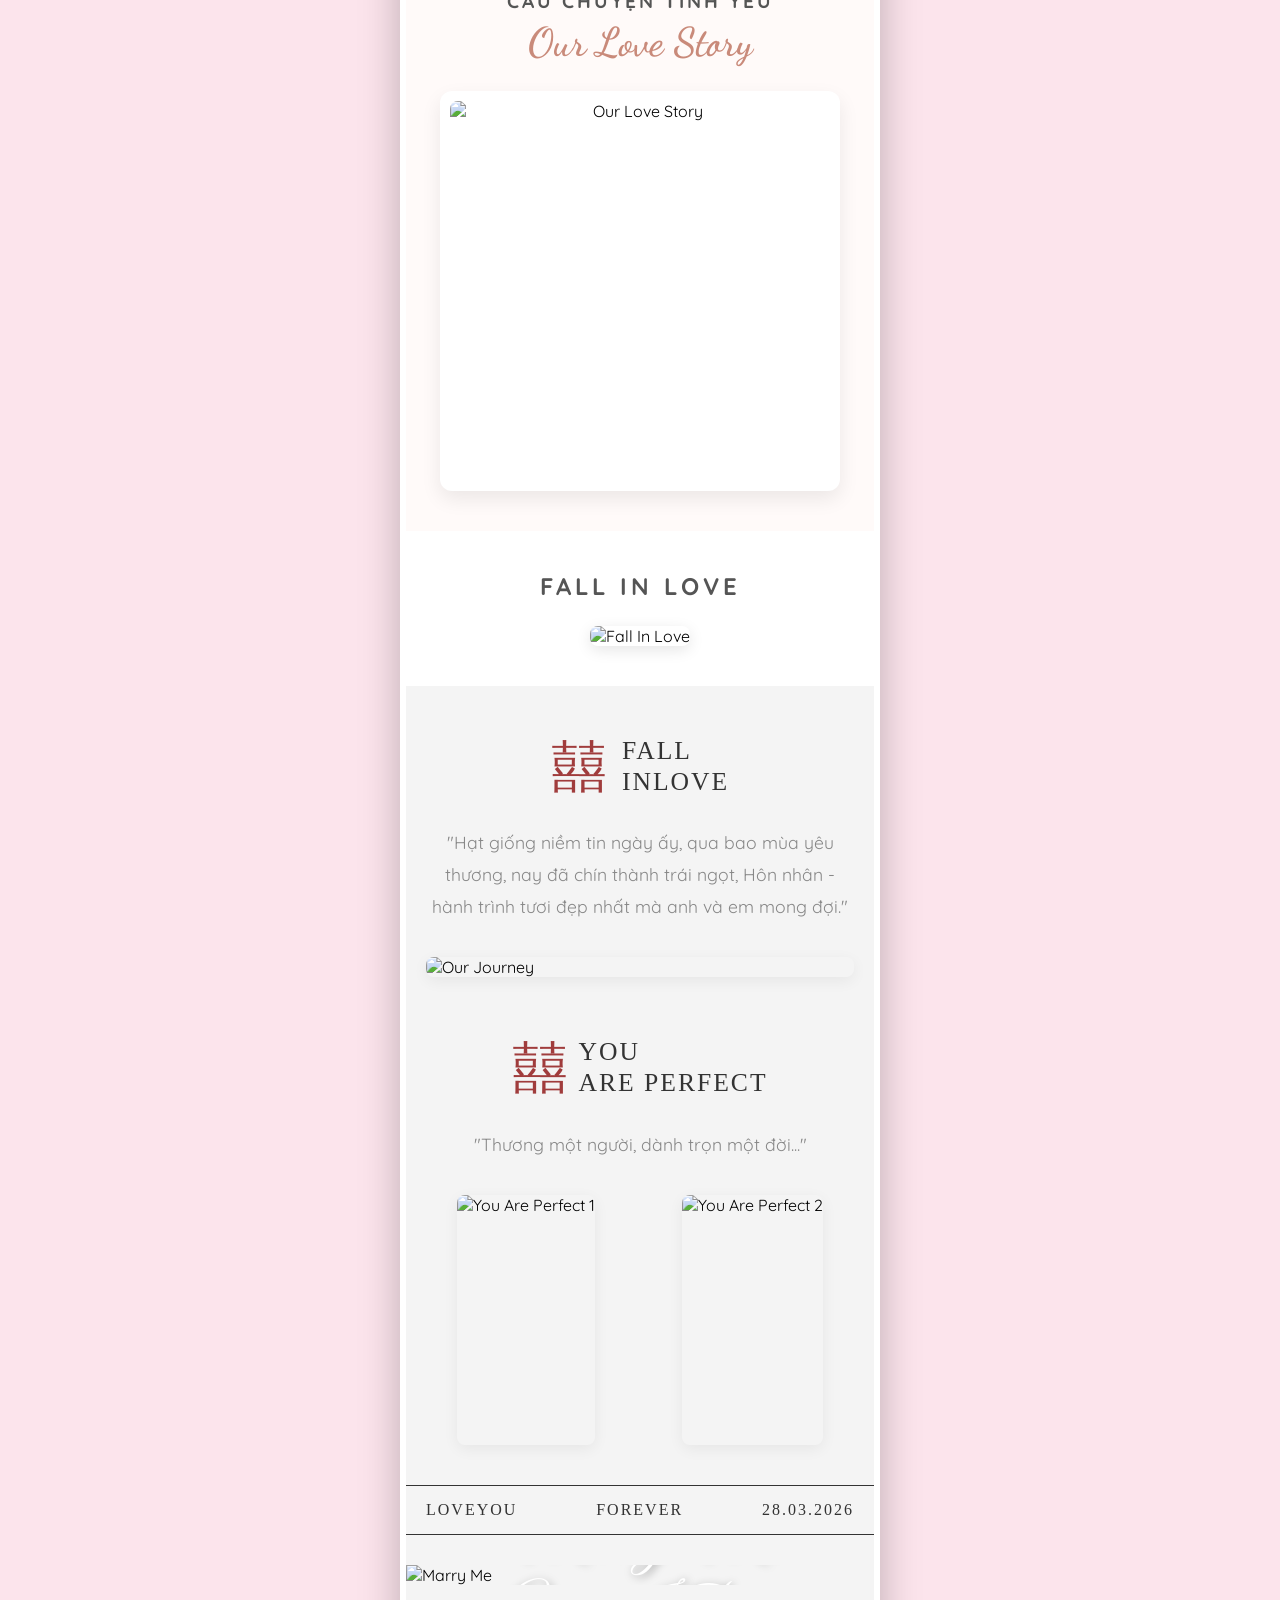
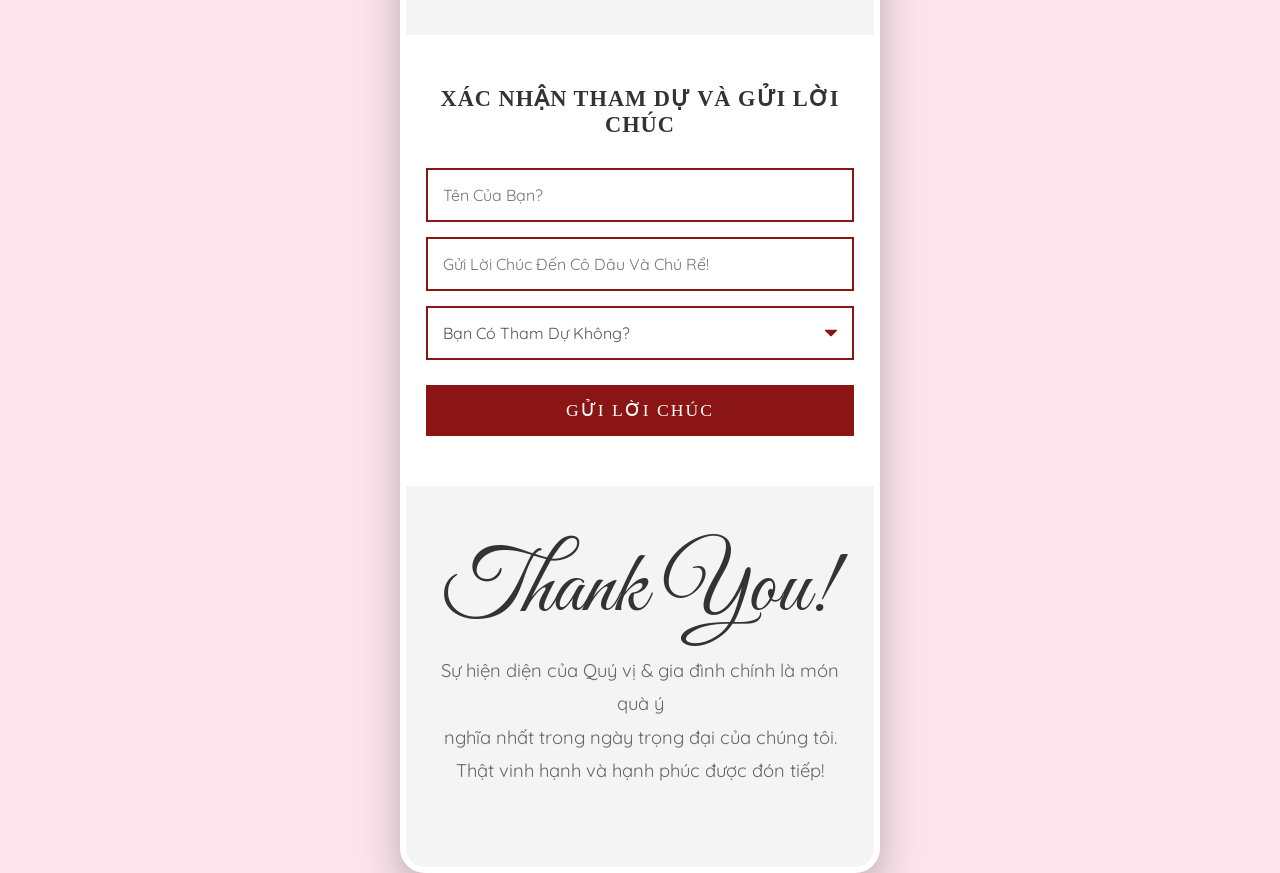
==== commit 13e76a6f: "Update index.html VU QUY" ====
--- a/index.html
+++ b/index.html
@@ -83,7 +83,7 @@
       <div class="invite-content">
         <p class="text-upper">TRÂN TRỌNG KÍNH MỜI</p>
         <h2 id="guest-name">Bạn Hoàng Anh</h2>
-        <p class="event-name">THAM DỰ LỄ THÀNH HÔN</p>
+        <p class="event-name">THAM DỰ LỄ VU QUY</p>
       </div>
 
       <div class="time-section">
@@ -295,4 +295,4 @@
   <script src="src/script.js"></script>
 </body>
 
-</html>+</html>
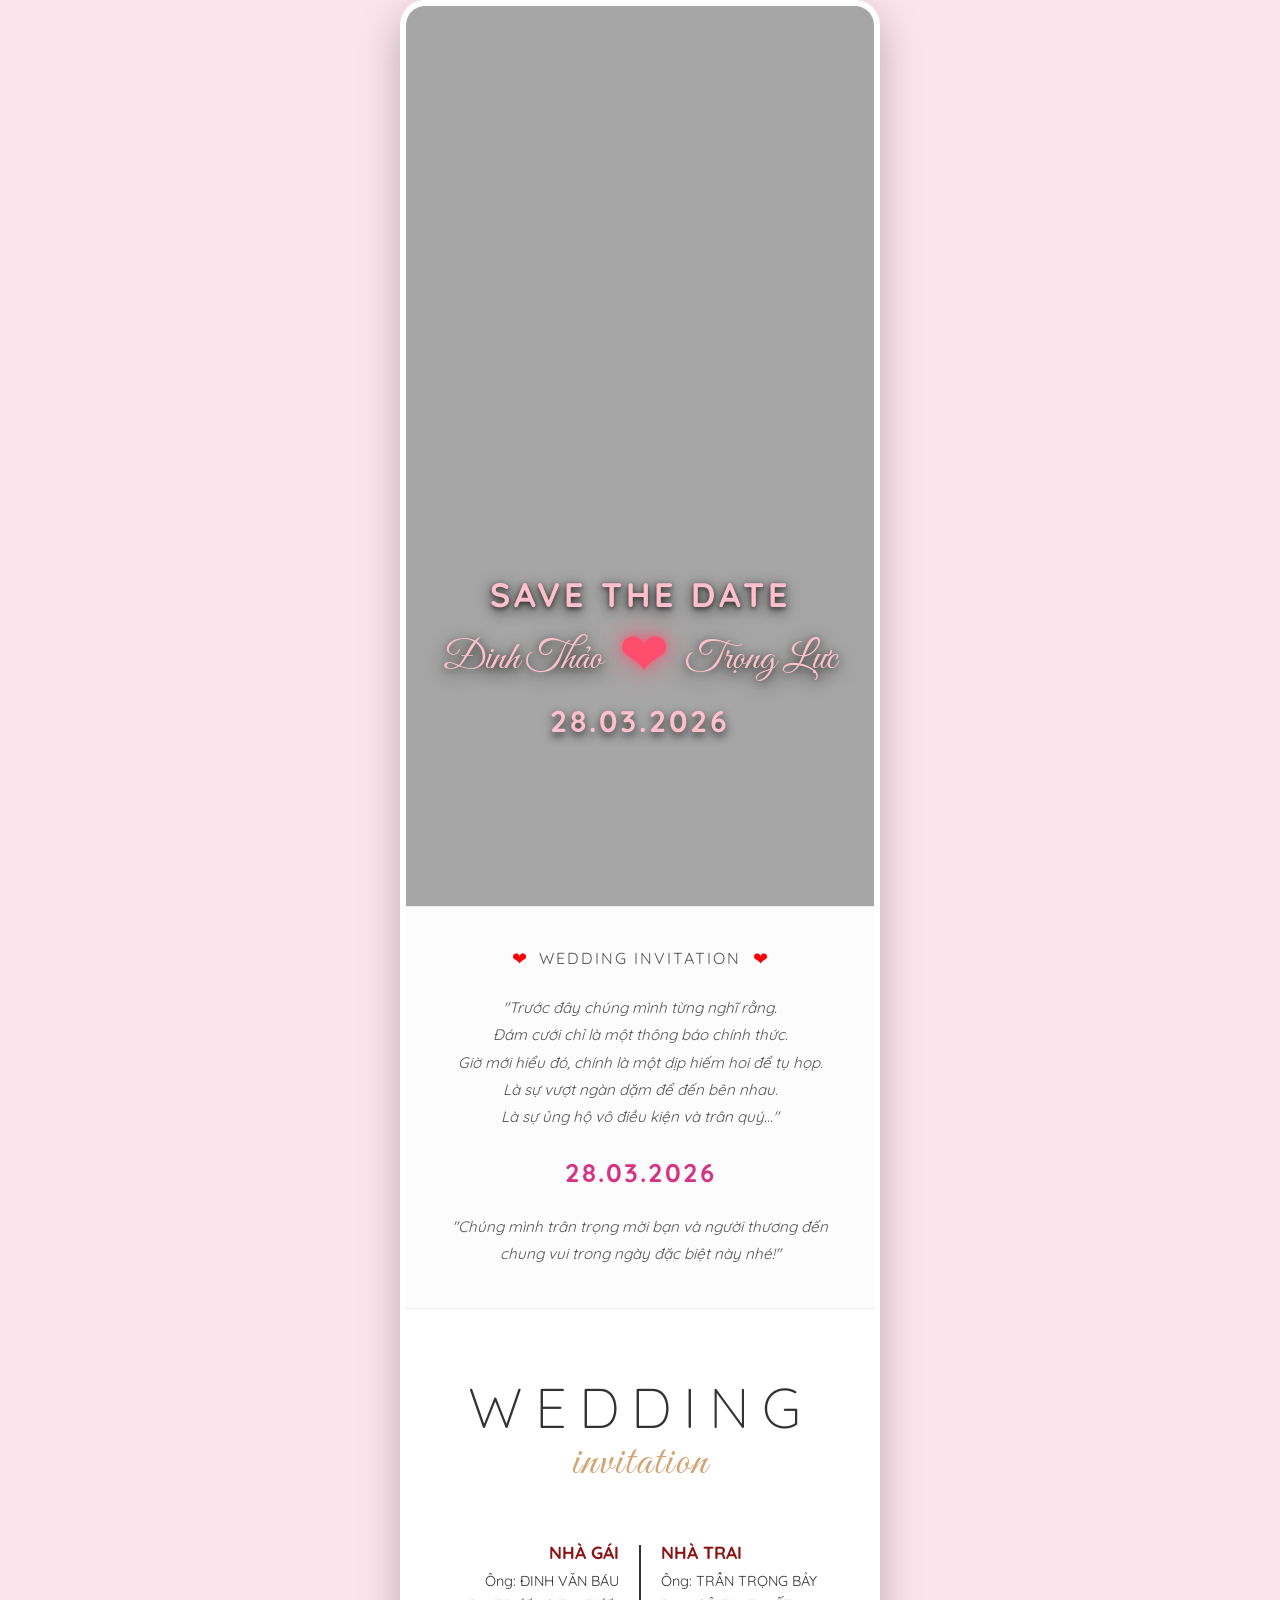
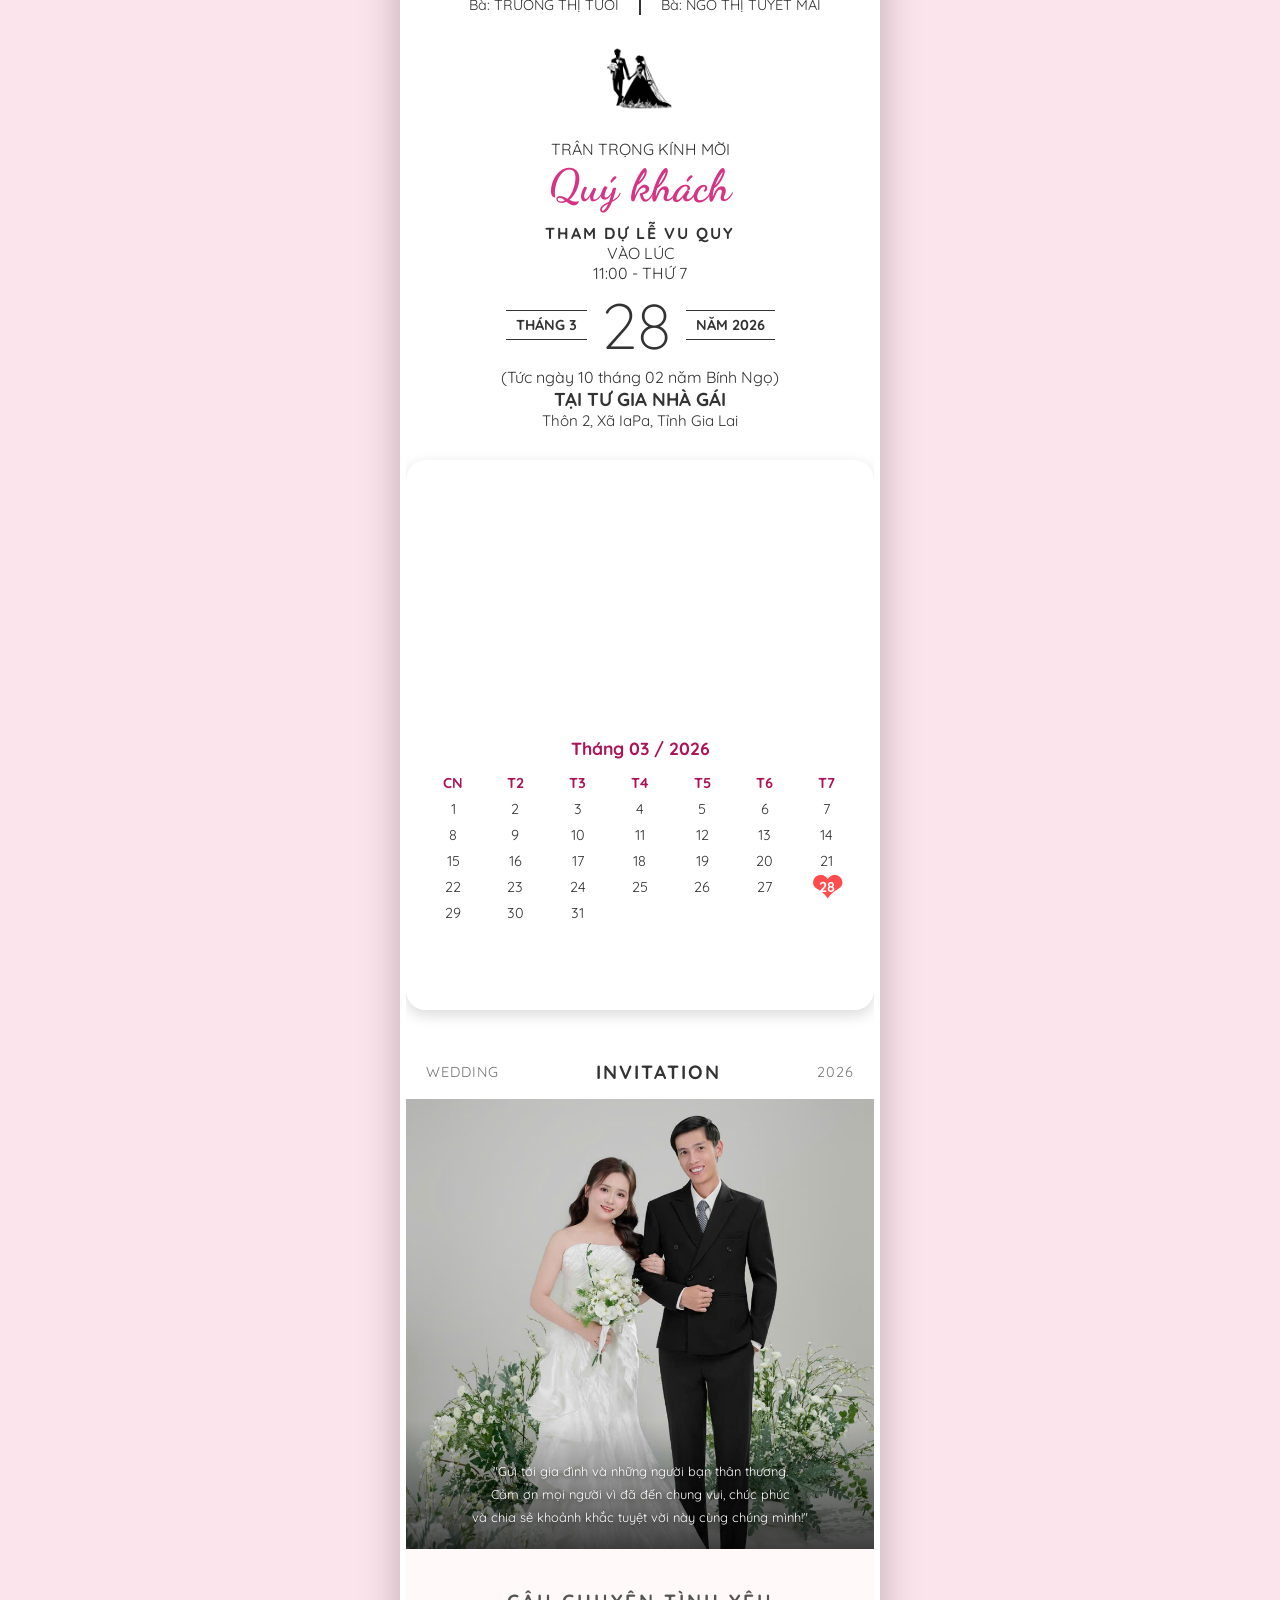
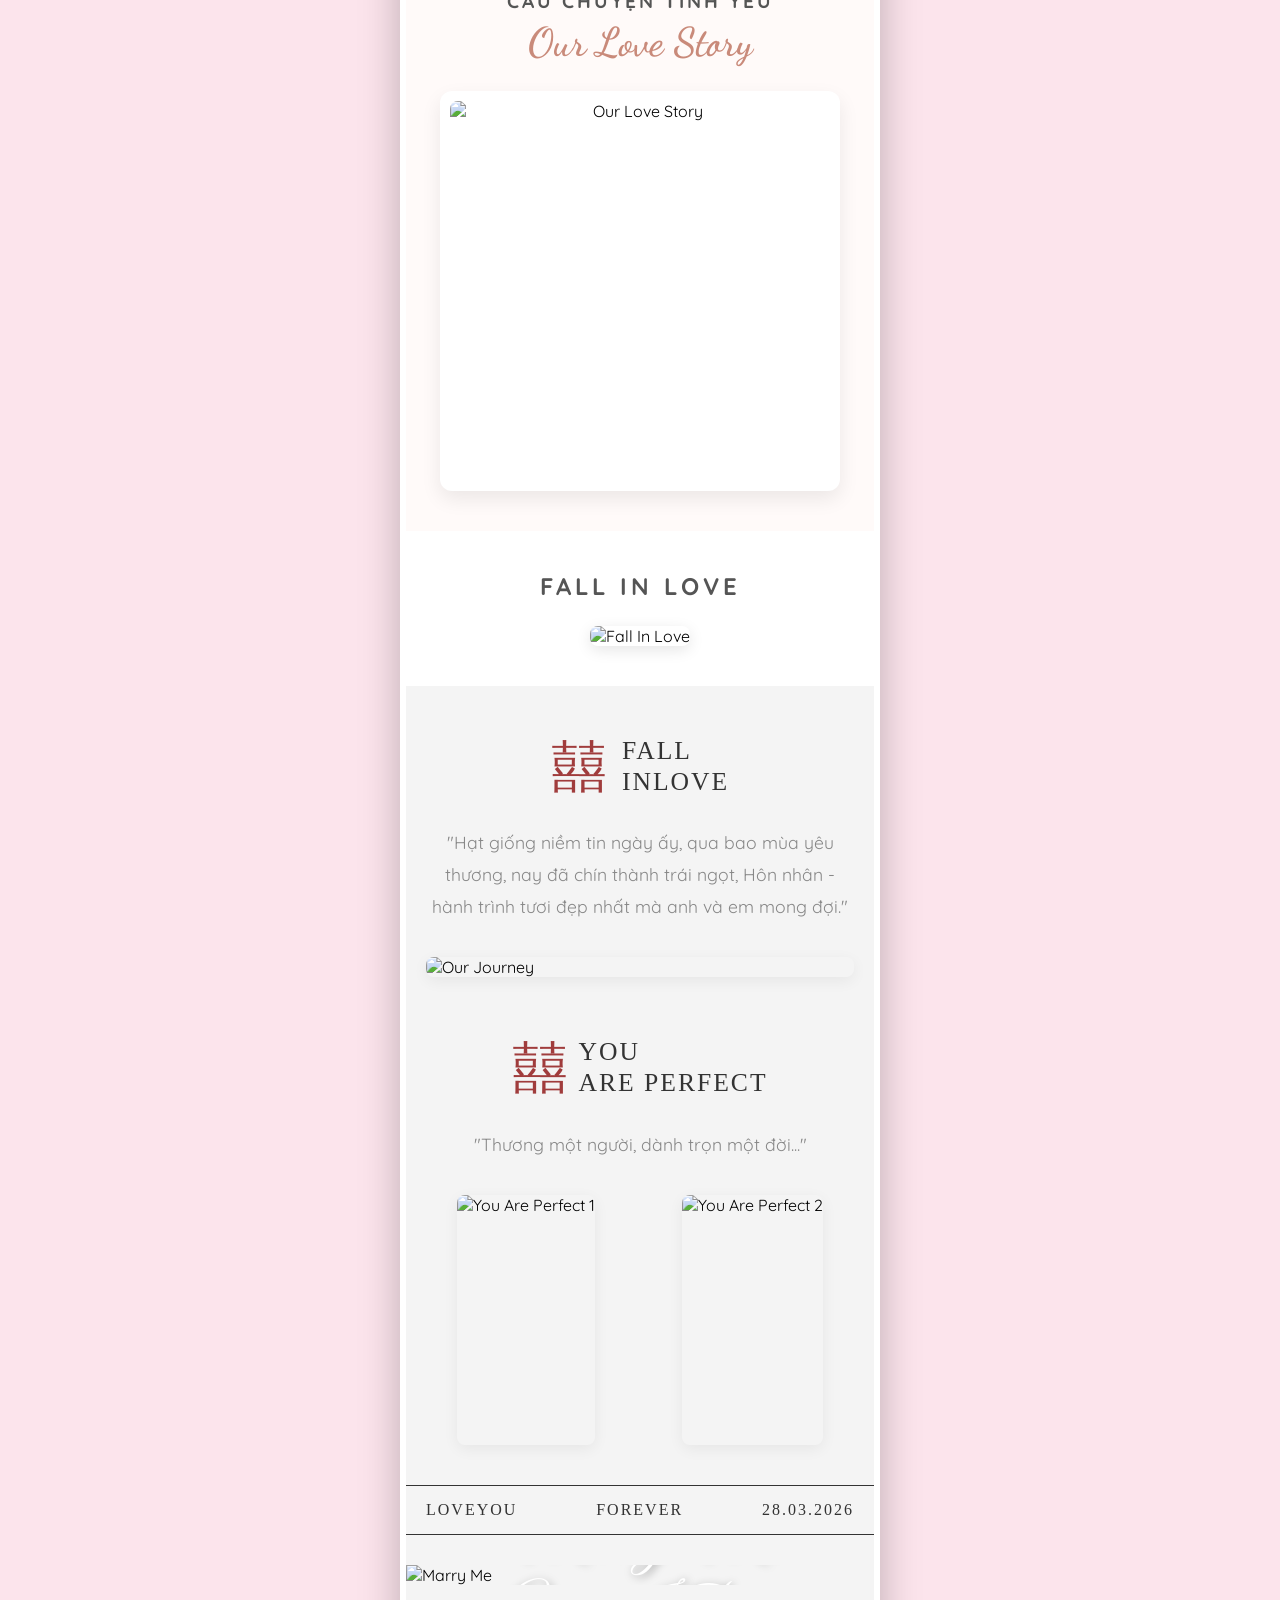
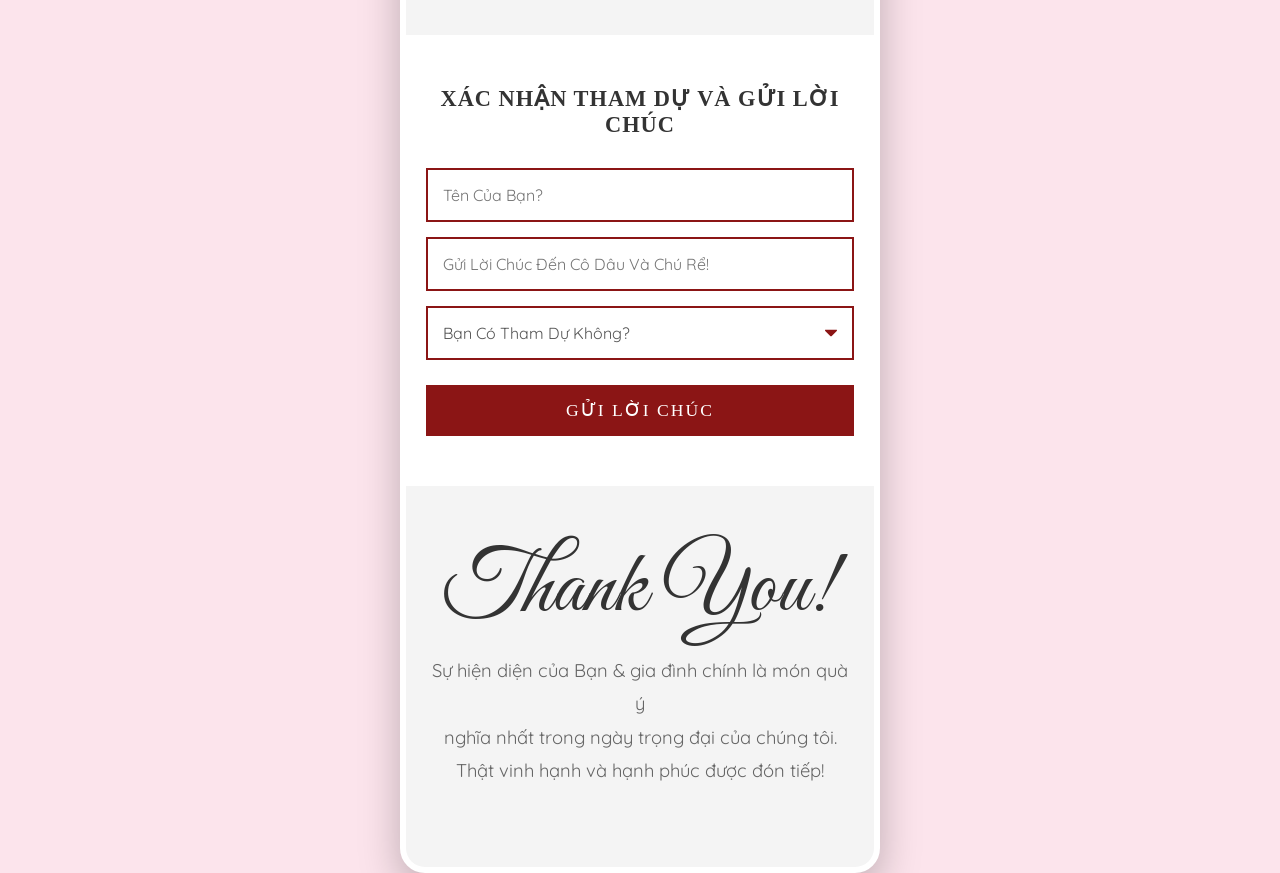
==== commit 5a1b1217: "Update index.html Ban" ====
--- a/index.html
+++ b/index.html
@@ -285,7 +285,7 @@
       <h2 class="final-thank-you-title">Thank You!</h2>
 
       <p class="final-thank-you-text">
-        Sự hiện diện của Quý vị & gia đình chính là món quà ý<br />
+        Sự hiện diện của Bạn & gia đình chính là món quà ý<br />
         nghĩa nhất trong ngày trọng đại của chúng tôi.<br />
         Thật vinh hạnh và hạnh phúc được đón tiếp!
       </p>
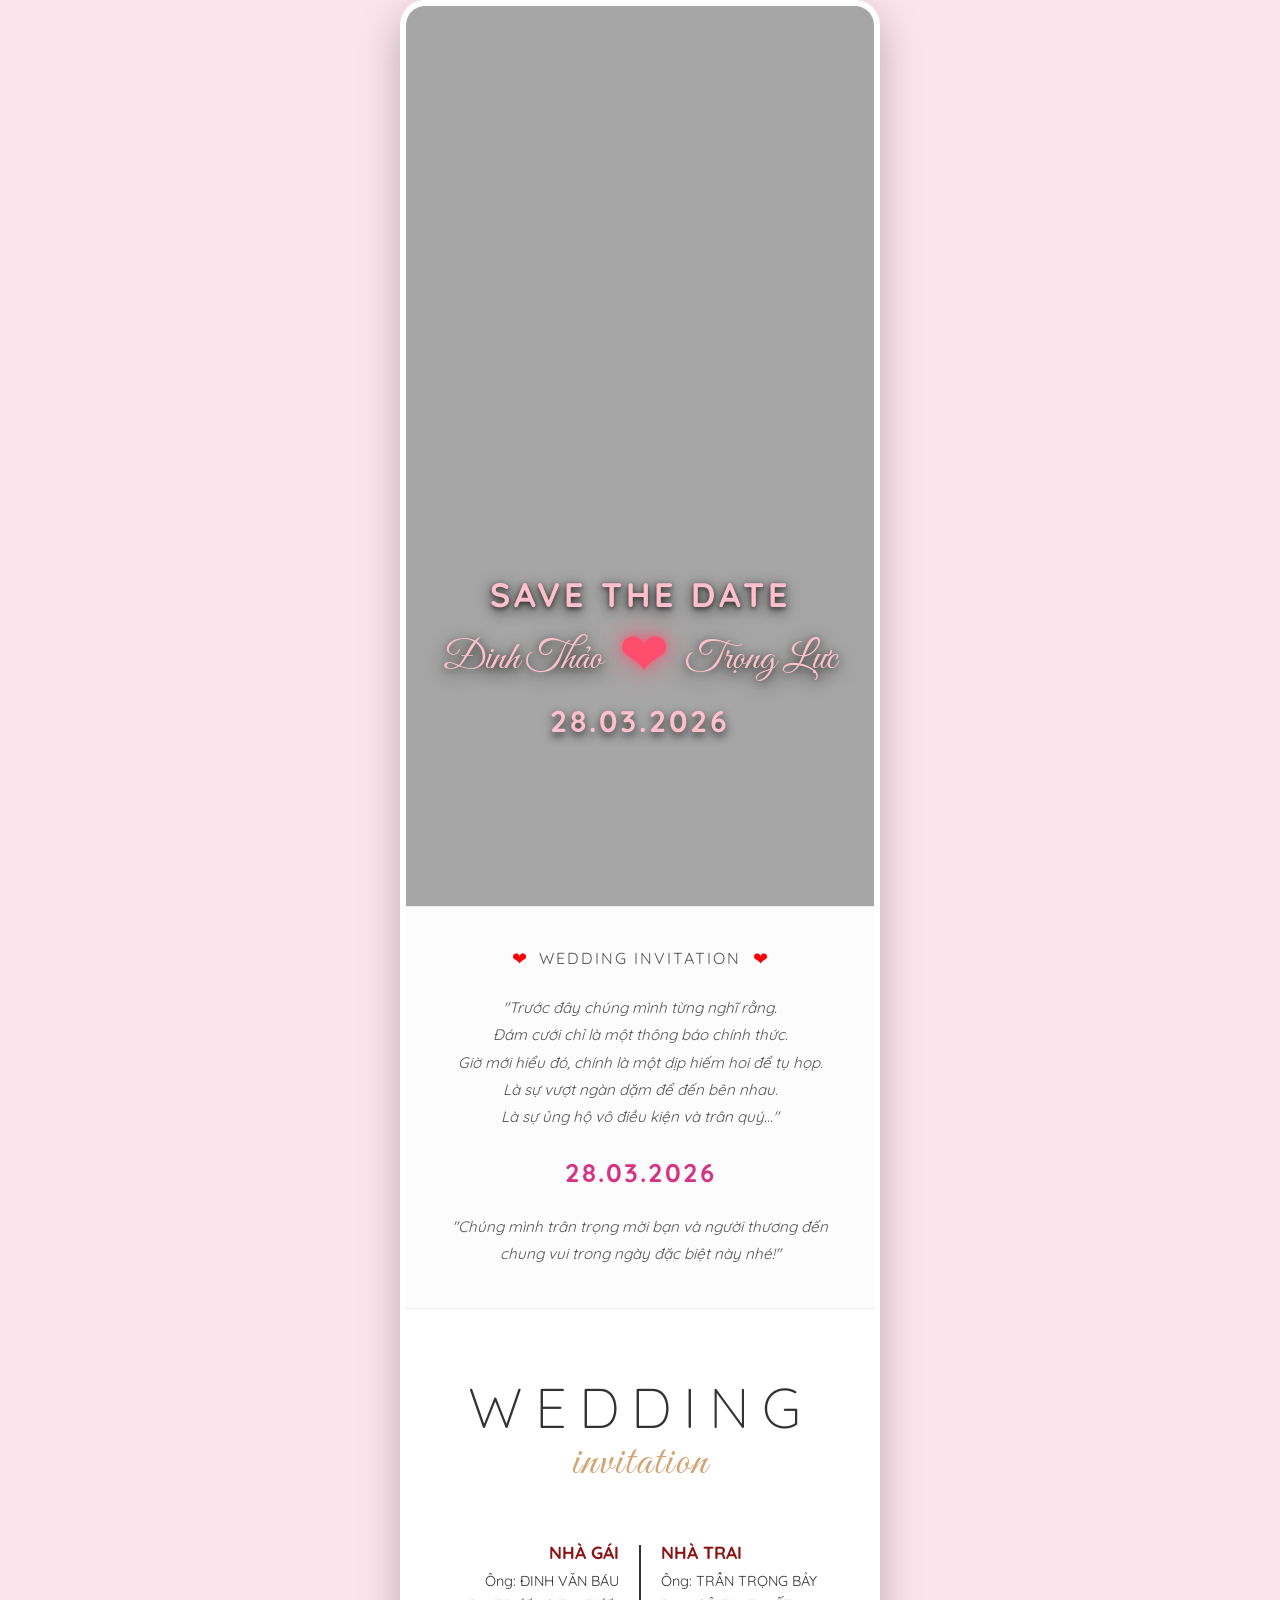
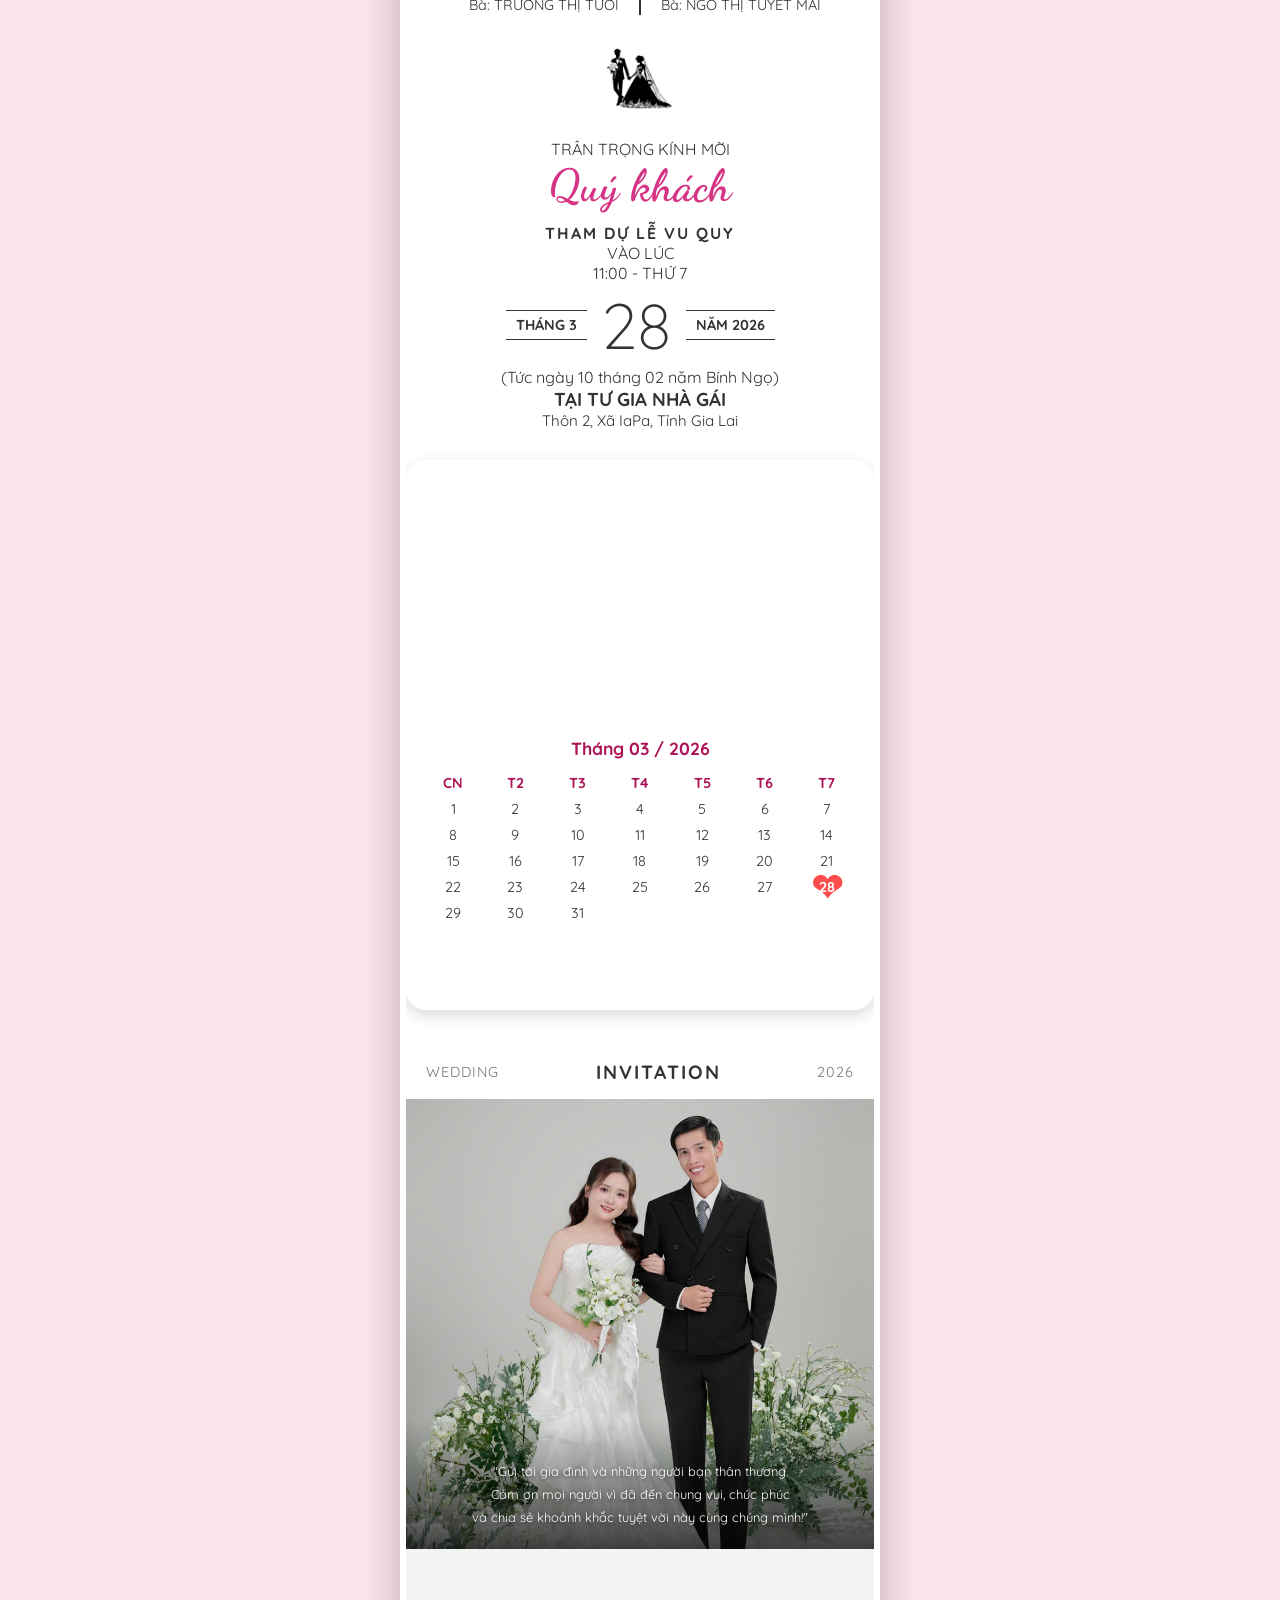
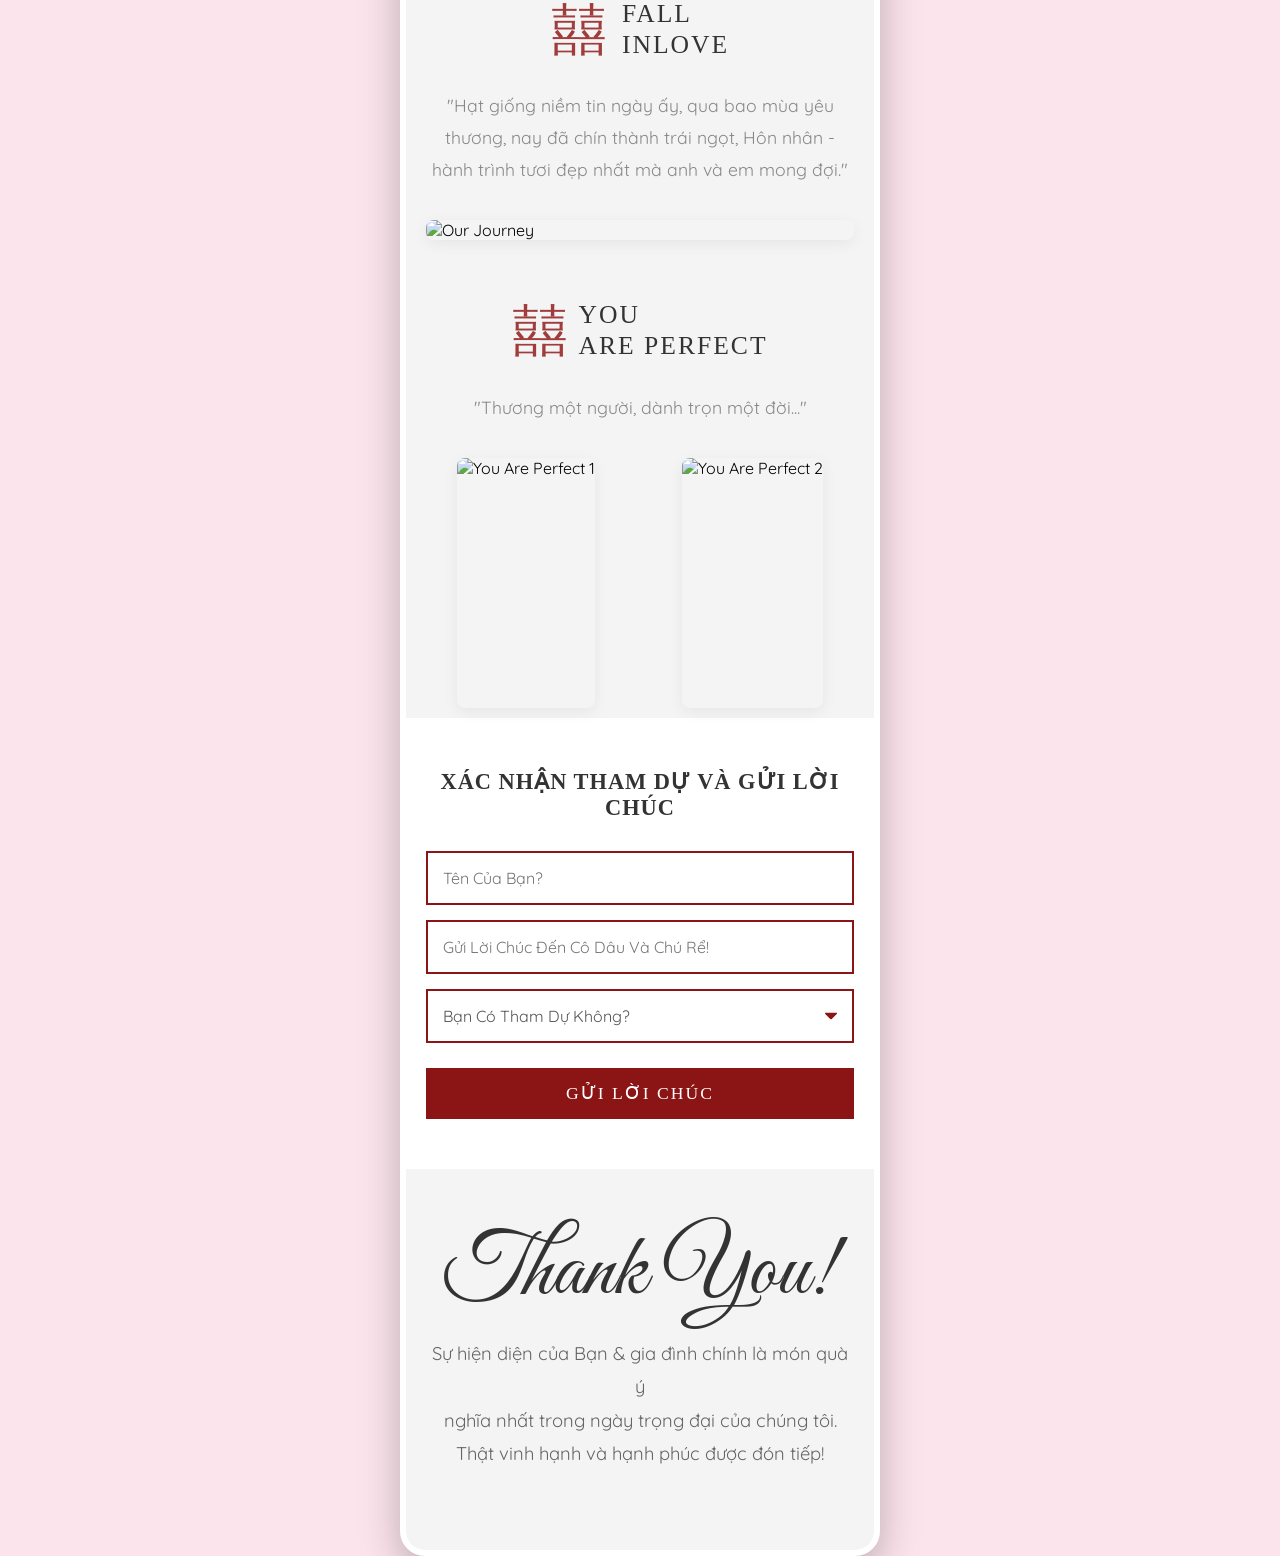
==== commit 653d0eee: "Update index.html remove iamge" ====
--- a/index.html
+++ b/index.html
@@ -171,27 +171,6 @@
       </div>
     </div>
 
-    <div class="part-7-love-story">
-      <div class="love-story-header">
-        <h3 class="love-title-vi">CÂU CHUYỆN TÌNH YÊU</h3>
-        <h2 class="love-title-en">Our Love Story</h2>
-      </div>
-
-      <div class="love-story-image-container">
-        <img src="src/image/image-wedding1.jpg" alt="Our Love Story" class="love-story-photo" />
-      </div>
-    </div>
-
-    <div class="part-8-fall-in-love">
-      <div class="fall-in-love-header">
-        <h2 class="fall-title">FALL IN LOVE</h2>
-      </div>
-
-      <div class="fall-in-love-image-container">
-        <img src="src/image/image-wedding2.jpg" alt="Fall In Love" class="fall-in-love-photo slide-from-left" />
-      </div>
-    </div>
-
     <div class="part-9-journey">
       <div class="journey-header">
         <div class="traditional-icon">囍</div>
@@ -235,23 +214,6 @@
       </div>
     </div>
 
-    <div class="part-11-marry-me">
-      <div class="marry-banner">
-        <span>LOVEYOU</span>
-        <span>FOREVER</span>
-        <span>28.03.2026</span>
-      </div>
-
-      <div class="marry-image-wrapper">
-        <img src="src/image/image-wedding8.jpg" alt="Marry Me" class="marry-bg-photo" />
-
-        <div class="marry-overlay-text">
-          <span class="marry-line-1">Marry Me</span>
-          <span class="marry-line-2">Yes! I Do!</span>
-        </div>
-      </div>
-    </div>
-
     <div class="part-12-rsvp">
       <h2 class="rsvp-title">XÁC NHẬN THAM DỰ VÀ GỬI LỜI CHÚC</h2>
 
